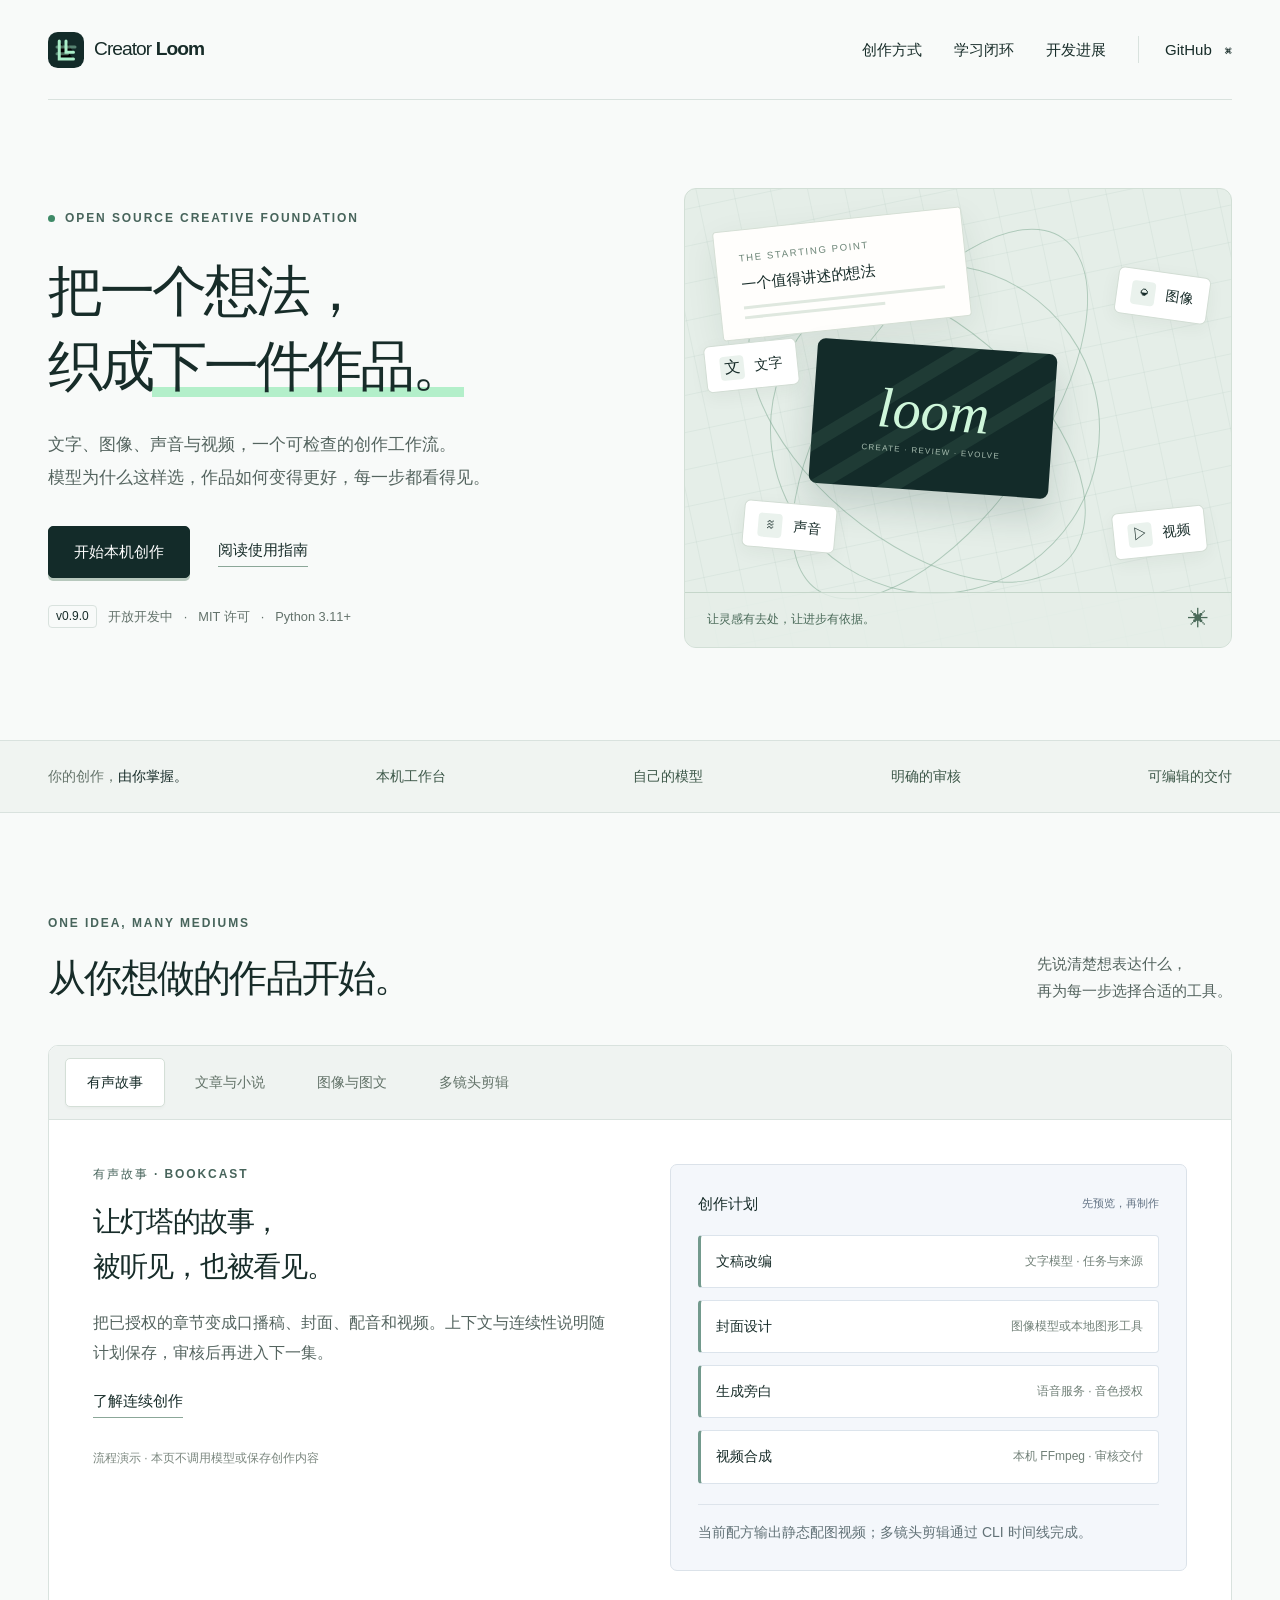
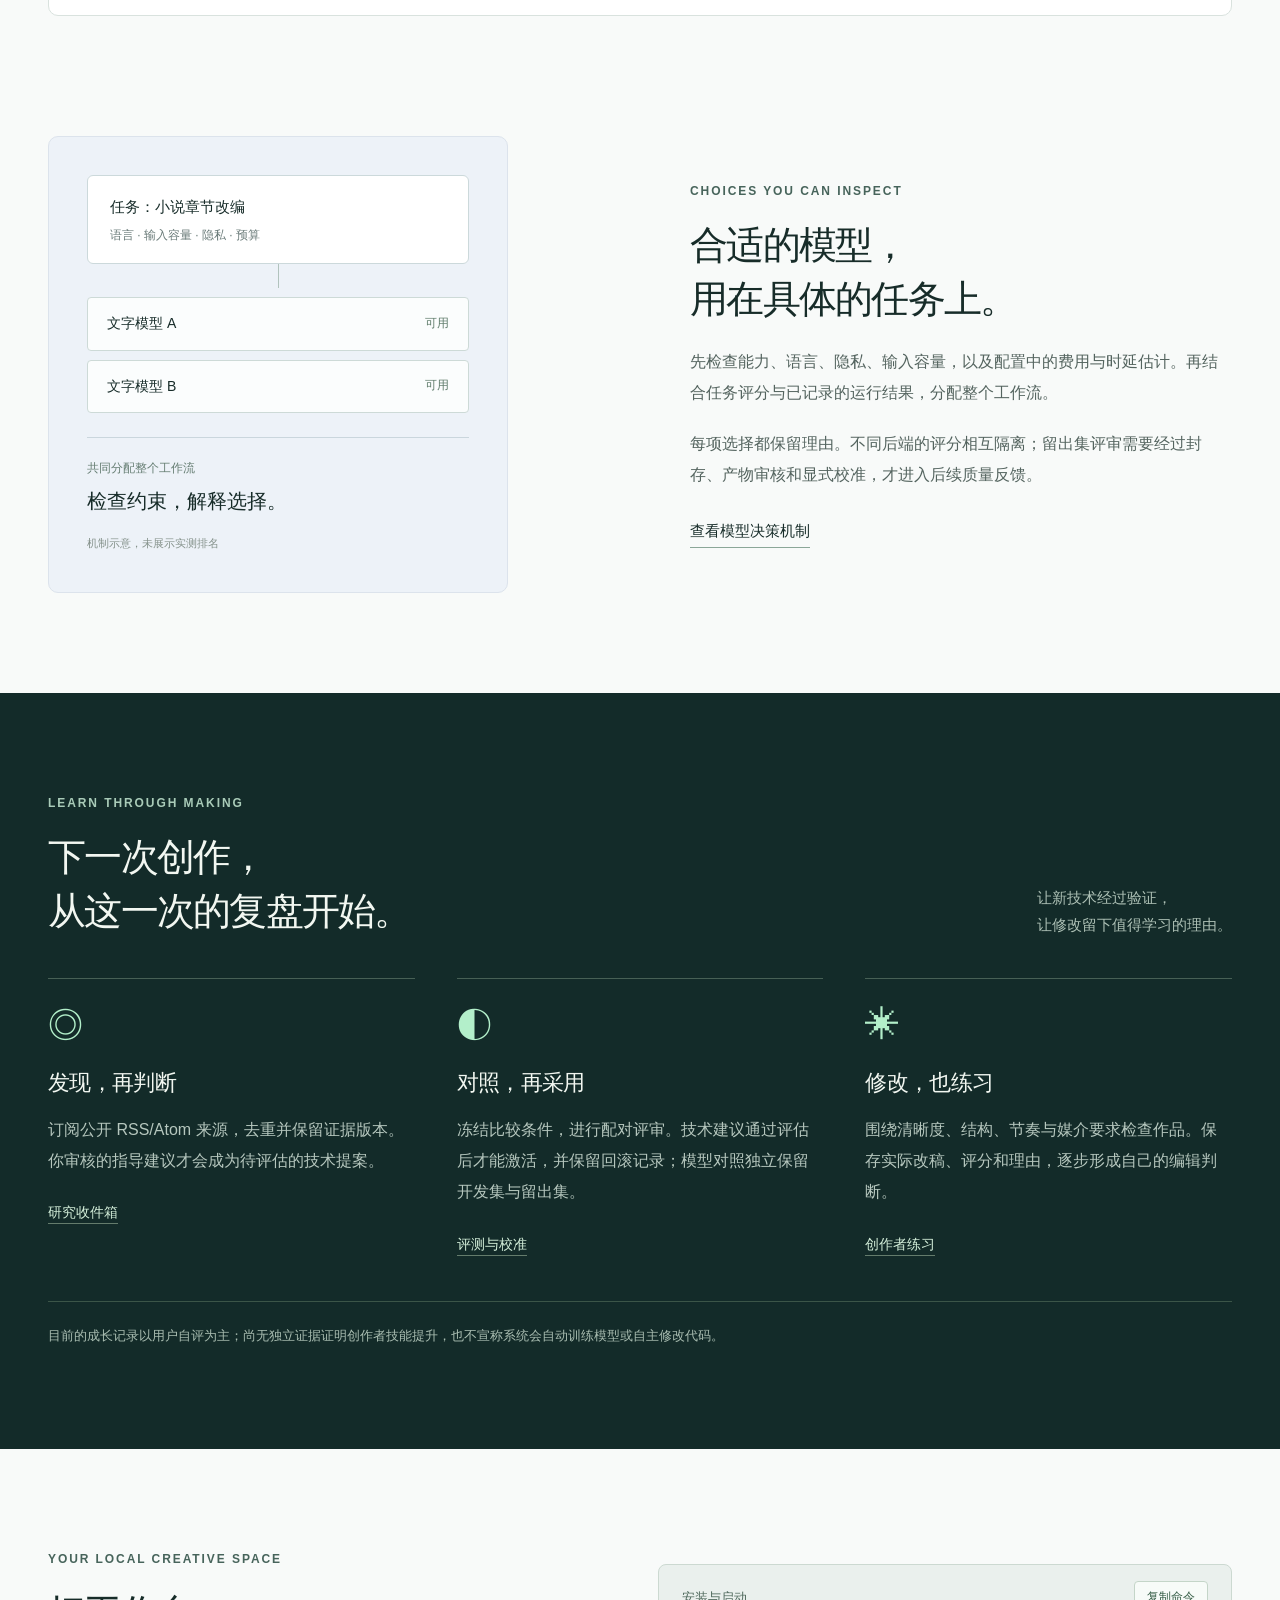
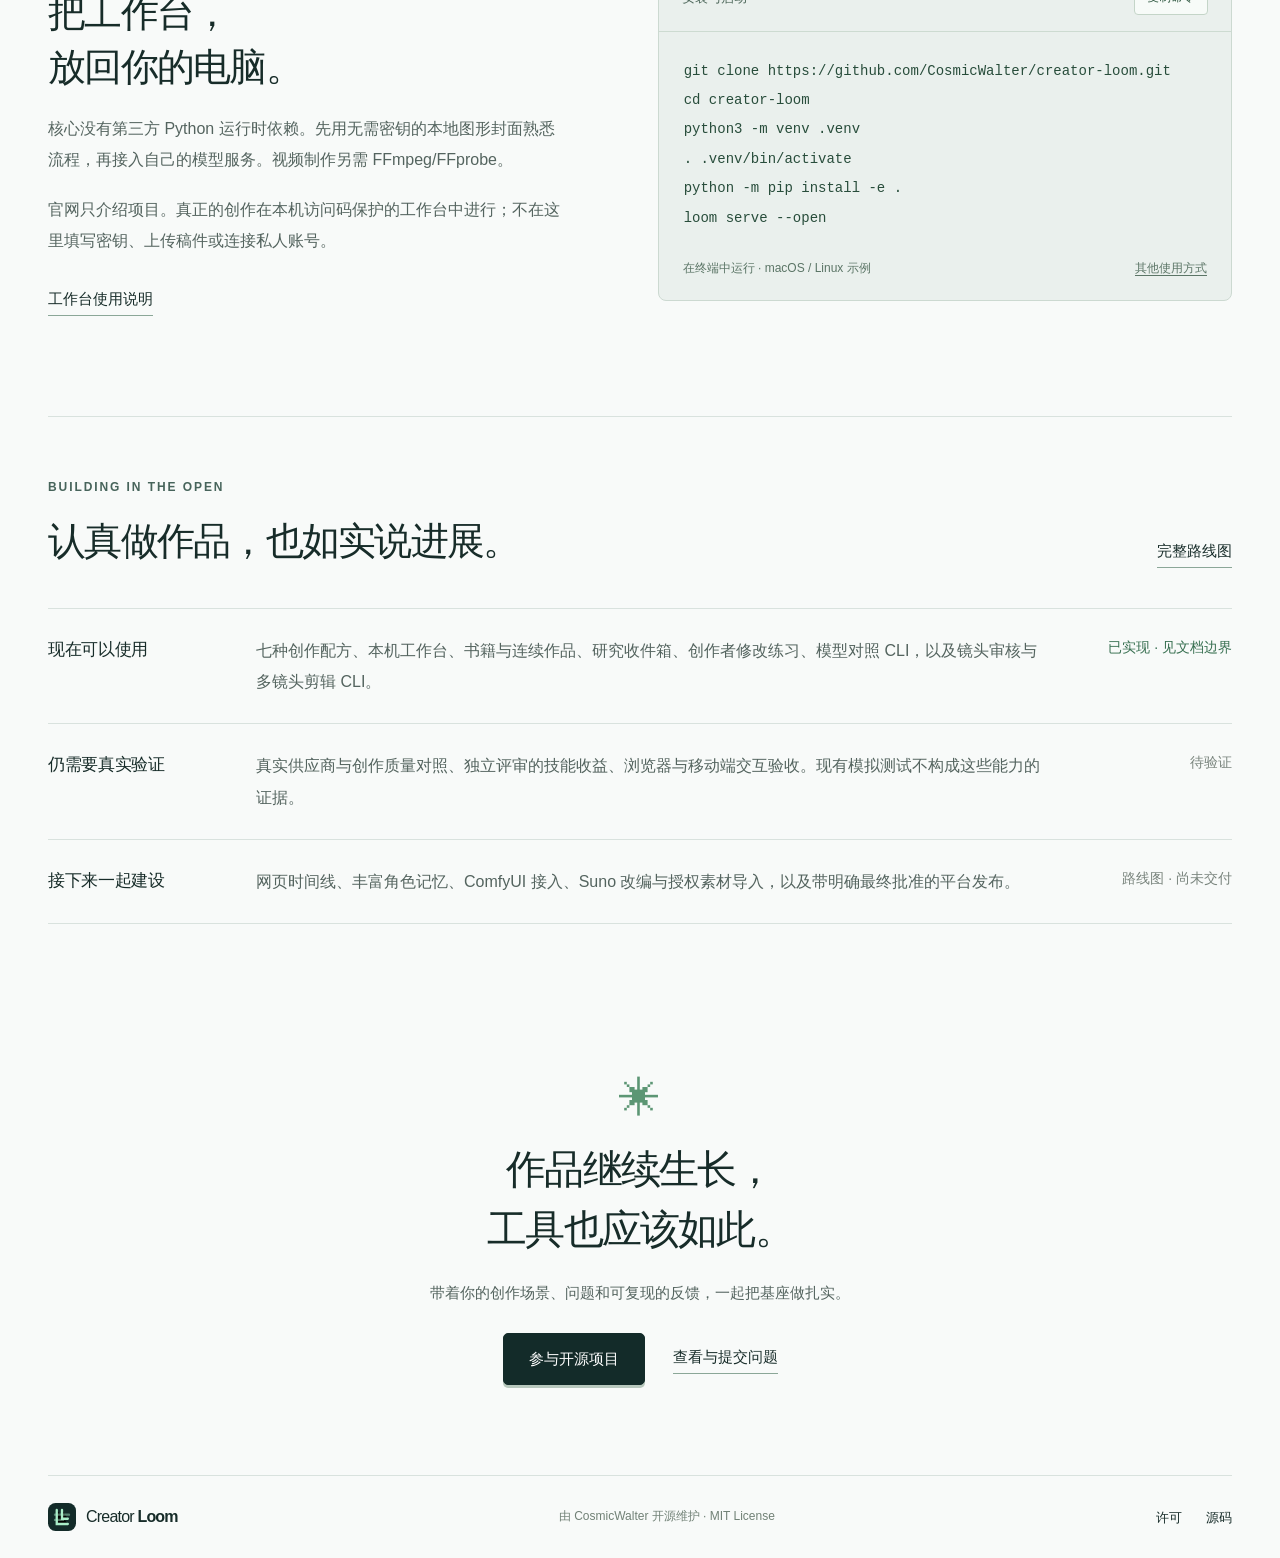
==== index.html @ 0a5a22c1 "docs: publish the Creator Loom website" ====
<!doctype html>
<html lang="zh-CN">
<head>
  <meta charset="utf-8">
  <meta name="viewport" content="width=device-width,initial-scale=1">
  <meta name="description" content="Creator Loom 是一个面向文字、图像、声音与视频的开源创作基座。让模型选择可解释，让学习来自审核，让每次创作都有迹可循。">
  <meta name="theme-color" content="#132b29">
  <meta name="referrer" content="no-referrer">
  <meta http-equiv="Content-Security-Policy" content="default-src 'self'; script-src 'self'; style-src 'self'; img-src 'self' data:; connect-src 'none'; object-src 'none'; base-uri 'none'; form-action 'none'">
  <title>Creator Loom · 把想法织成作品</title>
  <link rel="icon" type="image/svg+xml" href="mark.svg">
  <link rel="stylesheet" href="style.css">
  <script defer src="app.js"></script>
</head>
<body>
  <a class="skip" href="#main">跳到正文</a>
  <header class="header wrap">
    <a class="brand" href="#" aria-label="Creator Loom 首页"><img src="mark.svg" width="36" height="36" alt=""><span>Creator <strong>Loom</strong></span></a>
    <nav aria-label="主导航"><a href="#studio">创作方式</a><a href="#learning">学习闭环</a><a href="#status">开发进展</a><a href="https://github.com/CosmicWalter/creator-loom" class="source">GitHub <span aria-hidden="true">⌘</span></a></nav>
  </header>
  <main id="main">
    <section class="hero wrap">
      <div class="hero-copy">
        <p class="eyebrow"><span class="seed" aria-hidden="true"></span> OPEN SOURCE CREATIVE FOUNDATION</p>
        <h1>把一个想法，<br>织成<span class="ink">下一件作品。</span></h1>
        <p class="lead">文字、图像、声音与视频，一个可检查的创作工作流。<br class="desktop">模型为什么这样选，作品如何变得更好，每一步都看得见。</p>
        <div class="hero-actions"><a class="button dark" href="#start">开始本机创作</a><a class="text-link" href="https://github.com/CosmicWalter/creator-loom#readme">阅读使用指南</a></div>
        <p class="release"><span class="release-tag">v0.9.0</span> 开放开发中 <span aria-hidden="true">·</span> MIT 许可 <span aria-hidden="true">·</span> Python 3.11+</p>
      </div>
      <div class="loom-art" aria-label="从创作要求，经过计划、制作与审核，成为文字、图像、声音与视频的示意图" role="img">
        <div class="art-grain"></div><div class="art-grid"></div>
        <div class="thread thread-a"></div><div class="thread thread-b"></div><div class="thread thread-c"></div>
        <div class="art-note note-top"><span class="tiny">THE STARTING POINT</span><strong>一个值得讲述的想法</strong><span class="note-line"></span><span class="note-line short"></span></div>
        <div class="weave"><div class="weave-cross cross-a"></div><div class="weave-cross cross-b"></div><div class="weave-cross cross-c"></div><span>loom</span><small>CREATE · REVIEW · EVOLVE</small></div>
        <div class="format-chip chip-text"><span>文</span> 文字</div><div class="format-chip chip-image"><span>◒</span> 图像</div><div class="format-chip chip-audio"><span>≋</span> 声音</div><div class="format-chip chip-video"><span>▷</span> 视频</div>
        <div class="art-caption"><span>让灵感有去处，让进步有依据。</span><span aria-hidden="true">✳</span></div>
      </div>
    </section>
    <div class="principles"><div class="wrap"><p>你的创作，<strong>由你掌握。</strong></p><span>本机工作台</span><span>自己的模型</span><span>明确的审核</span><span>可编辑的交付</span></div></div>
    <section id="studio" class="studio wrap section">
      <div class="section-head"><div><p class="eyebrow">ONE IDEA, MANY MEDIUMS</p><h2>从你想做的作品开始。</h2></div><p>先说清楚想表达什么，<br>再为每一步选择合适的工具。</p></div>
      <div class="demo-shell">
        <div class="demo-tabs" role="tablist" aria-label="探索创作流程">
          <button role="tab" id="tab-story" aria-selected="true" aria-controls="demo-panel" data-demo="story">有声故事</button>
          <button role="tab" id="tab-writing" aria-selected="false" aria-controls="demo-panel" tabindex="-1" data-demo="writing">文章与小说</button>
          <button role="tab" id="tab-visual" aria-selected="false" aria-controls="demo-panel" tabindex="-1" data-demo="visual">图像与图文</button>
          <button role="tab" id="tab-edit" aria-selected="false" aria-controls="demo-panel" tabindex="-1" data-demo="edit">多镜头剪辑</button>
        </div>
        <div class="demo-body" id="demo-panel" role="tabpanel" aria-labelledby="tab-story" tabindex="0">
          <div class="demo-brief"><p class="eyebrow" id="demo-kind">有声故事 · BOOKCAST</p><h3 id="demo-title">让灯塔的故事，<br>被听见，也被看见。</h3><p id="demo-description">把已授权的章节变成口播稿、封面、配音和视频。上下文与连续性说明随计划保存，审核后再进入下一集。</p><a class="text-link" id="demo-doc" href="https://github.com/CosmicWalter/creator-loom/blob/main/docs/books-and-series.md">了解连续创作</a><small>流程演示 · 本页不调用模型或保存创作内容</small></div>
          <div class="demo-stage"><div class="demo-topline"><span>创作计划</span><span class="mini-label">先预览，再制作</span></div><ol class="workflow" id="demo-steps"><li><span>文稿改编</span><small>文字模型 · 任务与来源</small></li><li><span>封面设计</span><small>图像模型或本地图形工具</small></li><li><span>生成旁白</span><small>语音服务 · 音色授权</small></li><li><span>视频合成</span><small>本机 FFmpeg · 审核交付</small></li></ol><div class="demo-boundary" id="demo-boundary">当前配方输出静态配图视频；多镜头剪辑通过 CLI 时间线完成。</div></div>
        </div>
      </div>
    </section>
    <section class="decisions wrap section">
      <div class="decision-art" aria-hidden="true"><div class="decision-request">任务：小说章节改编<span>语言 · 输入容量 · 隐私 · 预算</span></div><div class="decision-rail"></div><div class="model-row"><span>文字模型 A</span><span>可用</span></div><div class="model-row"><span>文字模型 B</span><span>可用</span></div><div class="decision-choice"><span>共同分配整个工作流</span><strong>检查约束，解释选择。</strong><span class="example-label">机制示意，未展示实测排名</span></div></div>
      <div class="decision-copy"><p class="eyebrow">CHOICES YOU CAN INSPECT</p><h2>合适的模型，<br>用在具体的任务上。</h2><p>先检查能力、语言、隐私、输入容量，以及配置中的费用与时延估计。再结合任务评分与已记录的运行结果，分配整个工作流。</p><p>每项选择都保留理由。不同后端的评分相互隔离；留出集评审需要经过封存、产物审核和显式校准，才进入后续质量反馈。</p><a class="text-link" href="https://github.com/CosmicWalter/creator-loom/blob/main/docs/model-decisions.md">查看模型决策机制</a></div>
    </section>
    <section id="learning" class="learning section">
      <div class="wrap"><div class="section-head"><div><p class="eyebrow">LEARN THROUGH MAKING</p><h2>下一次创作，<br>从这一次的复盘开始。</h2></div><p>让新技术经过验证，<br>让修改留下值得学习的理由。</p></div>
      <div class="learning-grid"><article><span class="learning-symbol" aria-hidden="true">◎</span><h3>发现，再判断</h3><p>订阅公开 RSS/Atom 来源，去重并保留证据版本。你审核的指导建议才会成为待评估的技术提案。</p><a href="https://github.com/CosmicWalter/creator-loom/blob/main/docs/research-inbox.md">研究收件箱</a></article><article><span class="learning-symbol" aria-hidden="true">◐</span><h3>对照，再采用</h3><p>冻结比较条件，进行配对评审。技术建议通过评估后才能激活，并保留回滚记录；模型对照独立保留开发集与留出集。</p><a href="https://github.com/CosmicWalter/creator-loom/blob/main/docs/benchmarks.md">评测与校准</a></article><article><span class="learning-symbol" aria-hidden="true">✳</span><h3>修改，也练习</h3><p>围绕清晰度、结构、节奏与媒介要求检查作品。保存实际改稿、评分和理由，逐步形成自己的编辑判断。</p><a href="https://github.com/CosmicWalter/creator-loom/blob/main/docs/learning.md">创作者练习</a></article></div>
      <p class="learning-note">目前的成长记录以用户自评为主；尚无独立证据证明创作者技能提升，也不宣称系统会自动训练模型或自主修改代码。</p></div>
    </section>
    <section id="start" class="start wrap section">
      <div class="start-copy"><p class="eyebrow">YOUR LOCAL CREATIVE SPACE</p><h2>把工作台，<br>放回你的电脑。</h2><p>核心没有第三方 Python 运行时依赖。先用无需密钥的本地图形封面熟悉流程，再接入自己的模型服务。视频制作另需 FFmpeg/FFprobe。</p><p>官网只介绍项目。真正的创作在本机访问码保护的工作台中进行；不在这里填写密钥、上传稿件或连接私人账号。</p><a class="text-link" href="https://github.com/CosmicWalter/creator-loom/blob/main/docs/workbench.md">工作台使用说明</a></div>
      <div class="terminal"><div class="terminal-bar"><span>安装与启动</span><button id="copy-install" type="button">复制命令</button></div><pre><code id="install-command">git clone https://github.com/CosmicWalter/creator-loom.git
cd creator-loom
python3 -m venv .venv
. .venv/bin/activate
python -m pip install -e .
loom serve --open</code></pre><div class="terminal-foot"><span>在终端中运行 · macOS / Linux 示例</span><a href="https://github.com/CosmicWalter/creator-loom#readme">其他使用方式</a></div><p id="copy-status" class="copy-status" role="status" aria-live="polite"></p></div>
    </section>
    <section id="status" class="status wrap section">
      <div class="section-head"><div><p class="eyebrow">BUILDING IN THE OPEN</p><h2>认真做作品，也如实说进展。</h2></div><a class="text-link" href="https://github.com/CosmicWalter/creator-loom/blob/main/ROADMAP.md">完整路线图</a></div>
      <div class="status-table"><div><h3>现在可以使用</h3><p>七种创作配方、本机工作台、书籍与连续作品、研究收件箱、创作者修改练习、模型对照 CLI，以及镜头审核与多镜头剪辑 CLI。</p><span class="status-label shipped">已实现 · 见文档边界</span></div><div><h3>仍需要真实验证</h3><p>真实供应商与创作质量对照、独立评审的技能收益、浏览器与移动端交互验收。现有模拟测试不构成这些能力的证据。</p><span class="status-label">待验证</span></div><div><h3>接下来一起建设</h3><p>网页时间线、丰富角色记忆、ComfyUI 接入、Suno 改编与授权素材导入，以及带明确最终批准的平台发布。</p><span class="status-label">路线图 · 尚未交付</span></div></div>
    </section>
    <section class="closing wrap"><span class="closing-mark" aria-hidden="true">✳</span><h2>作品继续生长，<br>工具也应该如此。</h2><p>带着你的创作场景、问题和可复现的反馈，一起把基座做扎实。</p><div class="hero-actions"><a class="button dark" href="https://github.com/CosmicWalter/creator-loom">参与开源项目</a><a class="text-link" href="https://github.com/CosmicWalter/creator-loom/issues">查看与提交问题</a></div></section>
  </main>
  <footer class="footer wrap"><a class="brand" href="#"><img src="mark.svg" width="28" height="28" alt=""><span>Creator <strong>Loom</strong></span></a><p>由 CosmicWalter 开源维护 · MIT License</p><div><a href="https://github.com/CosmicWalter/creator-loom/blob/main/LICENSE">许可</a><a href="https://github.com/CosmicWalter/creator-loom">源码</a></div></footer>
</body>
</html>
---- style.css ----
:root {
  --paper:#f8faf9;
  --ink:#172c29;
  --muted:#54645f;
  --line:#d9e2de;
  --mint:#b3efca;
  --dark:#132b29;
  --blue:#dce6f8;
  --serif:Georgia,"Songti SC","Noto Serif CJK SC",serif;
  font-family:Inter,-apple-system,BlinkMacSystemFont,"Segoe UI","PingFang SC","Microsoft YaHei",sans-serif;
  color:var(--ink);
  background:var(--paper);
  font-synthesis:none;
  scroll-behavior:smooth
}
* {
  box-sizing:border-box
}
body {
  margin:0;
  font-size:1rem;
  line-height:1.8
}
a {
  color:inherit;
  text-decoration:none
}
a:hover {
  text-decoration:underline;
  text-underline-offset:5px
}
button {
  font:inherit;
  cursor:pointer
}
button:focus-visible,a:focus-visible,[tabindex]:focus-visible {
  outline:3px solid #3b8e72;
  outline-offset:5px
}
button:disabled {
  cursor:default
}
h1,h2,h3,p {
  margin:0
}
h1,h2,h3 {
  font-weight:550;
  line-height:1.35;
  letter-spacing:-.045em
}
p {
  color:var(--muted)
}
.wrap {
  width:min(1200px,calc(100% - 96px));
  margin-inline:auto
}
.header {
  height:100px;
  display:flex;
  align-items:center;
  justify-content:space-between;
  border-bottom:1px solid var(--line)
}
.brand {
  display:inline-flex;
  align-items:center;
  gap:10px;
  font-size:1.2rem;
  letter-spacing:-.05em;
  white-space:nowrap
}
.brand strong {
  font-weight:750
}
.brand:hover {
  text-decoration:none
}
.header nav {
  display:flex;
  align-items:center;
  gap:32px;
  font-size:.94rem
}
.header .source {
  padding-left:26px;
  border-left:1px solid var(--line)
}
.source span {
  margin-left:8px
}
.skip {
  position:fixed;
  top:-100px;
  left:20px;
  background:var(--dark);
  color:white;
  padding:10px 20px;
  z-index:10
}
.skip:focus {
  top:10px
}
.hero {
  display:grid;
  grid-template-columns:1.08fr 1fr;
  gap:44px;
  align-items:center;
  padding-block:88px 92px
}
.eyebrow {
  font-size:.75rem;
  letter-spacing:.16em;
  font-weight:650;
  color:#47645b;
  display:flex;
  align-items:center;
  gap:10px
}
.seed {
  display:inline-block;
  width:7px;
  height:7px;
  border-radius:50%;
  background:#3e8a67
}
.hero h1 {
  font-size:clamp(2.8rem,4.3vw,4rem);
  line-height:1.35;
  margin-top:25px;
  letter-spacing:-.055em
}
.ink {
  position:relative;
  white-space:nowrap
}
.ink:after {
  content:"";
  position:absolute;
  left:0;
  bottom:0;
  width:100%;
  height:10px;
  background:var(--mint);
  z-index:-1
}
.lead {
  font-size:1.06rem;
  line-height:1.95;
  margin-top:25px;
  max-width:570px
}
.hero-actions {
  display:flex;
  align-items:center;
  gap:28px;
  flex-wrap:wrap;
  margin-top:32px
}
.button {
  display:inline-flex;
  align-items:center;
  justify-content:center;
  min-height:50px;
  padding:11px 25px;
  border-radius:5px;
  font-weight:600;
  font-size:.96rem
}
.button.dark {
  background:var(--dark);
  color:#fff;
  border:1px solid var(--dark);
  box-shadow:0 3px 0 #b7c8bd
}
.button:hover {
  text-decoration:none;
  background:#275248
}
.text-link {
  font-size:.94rem;
  font-weight:600;
  border-bottom:1px solid #8ba798;
  padding-bottom:3px;
  display:inline-block
}
.text-link:hover {
  text-decoration:none;
  border-color:var(--ink)
}
.release {
  display:flex;
  gap:11px;
  align-items:center;
  font-size:.8rem;
  margin-top:27px;
  color:#63726b;
  flex-wrap:wrap
}
.release-tag {
  border:1px solid var(--line);
  padding:0 7px;
  border-radius:4px;
  font-size:.75rem;
  line-height:1.8;
  color:var(--ink)
}
.loom-art {
  height:460px;
  background:#e5eee8;
  border-radius:12px;
  position:relative;
  overflow:hidden;
  border:1px solid #d2dfd6
}
.art-grid {
  position:absolute;
  inset:0;
  background-image:linear-gradient(#b8cdc33b 1px,transparent 1px),linear-gradient(90deg,#b8cdc33b 1px,transparent 1px);
  background-size:28px 28px;
  transform:rotate(-12deg) scale(1.3)
}
.thread {
  position:absolute;
  border:1px solid #6c9b8273;
  width:330px;
  height:330px;
  border-radius:50%;
  left:85px;
  top:75px;
  transform:rotate(-35deg)
}
.thread-b {
  width:400px;
  height:220px;
  top:130px;
  left:32px;
  transform:rotate(40deg)
}
.thread-c {
  width:200px;
  height:430px;
  top:10px;
  left:155px;
  transform:rotate(35deg)
}
.art-note {
  position:absolute;
  background:#fffefc;
  padding:19px 23px;
  border-radius:4px;
  box-shadow:0 12px 35px #1b3a2614;
  transform:rotate(-6deg);
  top:30px;
  left:32px;
  width:250px;
  border:1px solid #d5dfd5
}
.tiny {
  font-size:.6rem;
  letter-spacing:.17em;
  display:block;
  color:#6a8375
}
.art-note strong {
  font-size:.94rem;
  display:block;
  margin:4px 0 9px;
  font-weight:550
}
.note-line {
  height:3px;
  width:100%;
  background:#dfe8df;
  display:block;
  margin-top:7px
}
.note-line.short {
  width:70%
}
.weave {
  position:absolute;
  inset:157px auto auto 128px;
  width:240px;
  height:145px;
  border-radius:8px;
  background:var(--dark);
  box-shadow:0 18px 35px #1e3f362e;
  transform:rotate(4deg);
  display:flex;
  flex-direction:column;
  align-items:center;
  justify-content:center;
  color:#cef6da;
  overflow:hidden
}
.weave>span {
  font-family:var(--serif);
  font-size:3.5rem;
  line-height:1.2;
  font-style:italic;
  z-index:1
}
.weave small {
  font-size:.5rem;
  letter-spacing:.16em;
  z-index:1;
  color:#a7bdb0
}
.weave-cross {
  position:absolute;
  height:14px;
  background:#a3e7bd16;
  width:330px;
  transform:rotate(-35deg)
}
.cross-a {
  top:15px
}
.cross-b {
  top:62px
}
.cross-c {
  top:110px
}
.format-chip {
  position:absolute;
  display:flex;
  align-items:center;
  gap:11px;
  background:#fff;
  border:1px solid #d2ddd4;
  border-radius:6px;
  padding:10px 14px;
  font-size:.87rem;
  box-shadow:0 5px 18px #2441300d
}
.format-chip>span {
  display:flex;
  align-items:center;
  justify-content:center;
  width:24px;
  height:24px;
  background:#eaf2ed;
  border-radius:4px;
  font-size:1rem;
  font-family:var(--serif)
}
.chip-text {
  top:153px;
  left:20px;
  transform:rotate(-6deg)
}
.chip-image {
  top:83px;
  right:22px;
  transform:rotate(8deg)
}
.chip-audio {
  bottom:97px;
  left:58px;
  transform:rotate(5deg)
}
.chip-video {
  bottom:91px;
  right:25px;
  transform:rotate(-6deg)
}
.art-caption {
  position:absolute;
  bottom:0;
  left:0;
  right:0;
  padding:16px 22px;
  display:flex;
  justify-content:space-between;
  border-top:1px solid #c5d6ca;
  font-size:.75rem;
  color:#496958;
  background:#e7efe9cc
}
.art-caption>span:last-child {
  font-size:1.3rem;
  line-height:1
}
.principles {
  border-top:1px solid var(--line);
  border-bottom:1px solid var(--line);
  background:#f0f4f1
}
.principles .wrap {
  display:flex;
  align-items:center;
  justify-content:space-between;
  gap:20px;
  padding-block:23px;
  font-size:.87rem
}
.principles p {
  color:#64736a
}
.principles strong {
  color:var(--ink);
  font-weight:550
}
.principles .wrap>span {
  color:#3c5748;
  white-space:nowrap
}
.section {
  padding-block:100px
}
.section-head {
  display:flex;
  justify-content:space-between;
  align-items:flex-end;
  gap:30px;
  margin-bottom:40px
}
.section-head h2,.decision-copy h2,.start-copy h2 {
  font-size:clamp(2rem,3vw,2.7rem);
  line-height:1.4;
  margin-top:16px
}
.section-head>p {
  font-size:.94rem
}
.demo-shell {
  border:1px solid var(--line);
  border-radius:10px;
  overflow:hidden;
  background:white
}
.demo-tabs {
  display:flex;
  background:#eff3f1;
  border-bottom:1px solid var(--line);
  gap:8px;
  padding:12px 16px
}
.demo-tabs button {
  border:1px solid transparent;
  padding:11px 21px;
  border-radius:5px;
  background:transparent;
  color:#627268;
  font-size:.94rem;
  white-space:nowrap
}
.demo-tabs button[aria-selected=true] {
  background:white;
  border-color:#d4dfd7;
  color:var(--ink);
  box-shadow:0 2px 3px #18332007;
  font-weight:600
}
.demo-tabs button:hover {
  color:var(--ink);
  background:#f9fbf9
}
.demo-body {
  display:grid;
  grid-template-columns:1fr 1fr;
  padding:44px;
  gap:60px
}
.demo-brief h3 {
  font-size:1.75rem;
  margin-top:15px;
  line-height:1.6
}
.demo-brief>p:not(.eyebrow) {
  margin:18px 0;
  font-size:.96rem;
  line-height:1.9
}
.demo-brief small {
  display:block;
  font-size:.75rem;
  color:#7b877f;
  margin-top:30px
}
.demo-stage {
  border:1px solid #dbe2e9;
  background:#f4f7fb;
  border-radius:7px;
  padding:25px 27px
}
.demo-topline {
  display:flex;
  justify-content:space-between;
  align-items:center;
  font-size:.94rem;
  font-weight:600
}
.mini-label {
  font-size:.7rem;
  font-weight:400;
  color:#637384
}
.workflow {
  list-style:none;
  margin:18px 0 20px;
  padding:0;
  display:grid;
  gap:12px
}
.workflow li {
  display:flex;
  justify-content:space-between;
  align-items:center;
  gap:14px;
  position:relative;
  border:1px solid #dce4ec;
  border-left:3px solid #739a8d;
  padding:13px 15px;
  background:white;
  border-radius:4px;
  font-size:.87rem
}
.workflow small {
  font-size:.75rem;
  color:#718078;
  text-align:right
}
.demo-boundary {
  font-size:.75rem;
  color:#627277;
  border-top:1px solid #dde4eb;
  padding-top:15px;
  line-height:1.8
}
.decisions {
  display:grid;
  grid-template-columns:1fr 1fr;
  gap:100px;
  padding-top:20px;
  align-items:center
}
.decision-art {
  max-width:460px;
  background:#edf2f8;
  border:1px solid #dce3ec;
  border-radius:10px;
  padding:38px;
  position:relative
}
.decision-request {
  border:1px solid #ccd9db;
  background:white;
  border-radius:6px;
  padding:17px 22px;
  font-size:.94rem
}
.decision-request span {
  font-size:.75rem;
  display:block;
  color:#6a7b79;
  margin-top:5px
}
.decision-rail {
  height:24px;
  width:1px;
  background:#b1c3bd;
  margin-left:50%
}
.model-row {
  display:flex;
  justify-content:space-between;
  align-items:center;
  border:1px solid #cddad7;
  border-radius:4px;
  padding:13px 19px;
  background:#fbfdfd;
  margin:9px 0;
  font-size:.87rem
}
.model-row span:last-child {
  font-size:.75rem;
  color:#5f7c6b
}
.decision-choice {
  margin-top:24px;
  border-top:1px solid #cad6dd;
  padding-top:20px
}
.decision-choice span {
  display:block;
  font-size:.75rem;
  color:#667e73
}
.decision-choice strong {
  font-weight:550;
  font-size:1.25rem;
  display:block;
  margin:4px 0
}
.decision-choice .example-label {
  margin-top:14px;
  color:#84918a;
  font-size:.7rem
}
.decision-copy p:not(.eyebrow) {
  font-size:.96rem;
  line-height:1.95;
  margin-top:20px
}
.decision-copy .text-link {
  margin-top:26px
}
.learning {
  background:var(--dark);
  color:#f2f7f1
}
.learning .eyebrow {
  color:#a9cbb8
}
.learning .section-head>p {
  color:#adc0b5
}
.learning-grid {
  display:grid;
  grid-template-columns:repeat(3,1fr);
  gap:42px
}
.learning-grid article {
  border-top:1px solid #476055;
  padding-top:29px
}
.learning-symbol {
  display:block;
  color:var(--mint);
  font-size:2.2rem;
  font-family:var(--serif);
  line-height:1;
  margin-bottom:25px
}
.learning-grid h3 {
  font-size:1.4rem;
  letter-spacing:-.03em
}
.learning-grid p {
  font-size:.94rem;
  line-height:1.95;
  color:#b6c7be;
  margin:16px 0 22px
}
.learning-grid a {
  color:#d4efda;
  font-size:.87rem;
  border-bottom:1px solid #647c6c;
  padding-bottom:3px
}
.learning-note {
  font-size:.8rem;
  color:#a9bdb1;
  border-top:1px solid #3b5548;
  margin-top:43px;
  padding-top:22px;
  line-height:1.9
}
.start {
  display:grid;
  grid-template-columns:.95fr 1.05fr;
  gap:90px;
  align-items:center
}
.start-copy>p:not(.eyebrow) {
  font-size:.96rem;
  line-height:1.95;
  margin:19px 0
}
.start-copy .text-link {
  margin-top:9px
}
.terminal {
  background:#eaf0ed;
  border:1px solid #ccd9d1;
  border-radius:8px;
  overflow:hidden;
  position:relative
}
.terminal-bar {
  display:flex;
  justify-content:space-between;
  align-items:center;
  padding:16px 23px;
  border-bottom:1px solid #cddbd1;
  font-size:.8rem
}
.terminal-bar>span {
  font-weight:600;
  color:#4f695c
}
.terminal button {
  font-size:.75rem;
  color:#355d46;
  background:#f7fbf8;
  border:1px solid #c4d5c8;
  padding:5px 12px;
  border-radius:4px
}
.terminal button:hover {
  background:white
}
.terminal pre {
  white-space:pre-wrap;
  overflow-wrap:anywhere;
  line-height:2.1;
  font-size:.8rem;
  padding:25px;
  margin:0;
  color:#284d3b;
  font-family:ui-monospace,SFMono-Regular,Consolas,monospace
}
.terminal-foot {
  font-size:.7rem;
  display:flex;
  gap:20px;
  justify-content:space-between;
  padding:0 24px 20px;
  color:#5b7566
}
.terminal-foot a {
  text-decoration:underline;
  text-underline-offset:3px
}
.copy-status {
  font-size:.75rem;
  line-height:1.5;
  padding-inline:24px
}
.copy-status:not(:empty) {
  padding-bottom:16px
}
.status {
  border-top:1px solid var(--line);
  padding-top:60px
}
.status-table {
  border-top:1px solid var(--line)
}
.status-table>div {
  display:grid;
  grid-template-columns:180px 1fr 160px;
  align-items:start;
  gap:28px;
  padding-block:26px;
  border-bottom:1px solid var(--line)
}
.status-table h3 {
  font-size:1.07rem;
  line-height:1.8;
  letter-spacing:-.02em
}
.status-table p {
  font-size:.87rem;
  line-height:1.95
}
.status-label {
  font-size:.75rem;
  color:#79847d;
  white-space:nowrap;
  justify-self:end
}
.status-label.shipped {
  color:#376f50
}
.closing {
  text-align:center;
  padding:50px 0 90px
}
.closing-mark {
  font-size:2.6rem;
  color:#5c9674;
  display:block;
  margin-bottom:15px;
  line-height:1.2
}
.closing h2 {
  font-size:2.5rem;
  line-height:1.5
}
.closing p {
  font-size:.94rem;
  margin-top:20px
}
.closing .hero-actions {
  justify-content:center;
  margin-top:27px
}
.footer {
  border-top:1px solid var(--line);
  padding-block:27px;
  display:flex;
  justify-content:space-between;
  align-items:center;
  gap:20px
}
.footer p {
  font-size:.75rem;
  color:#718176
}
.footer>div {
  display:flex;
  gap:24px;
  font-size:.8rem
}
.footer .brand {
  font-size:1rem
}
@media(min-width:1500px) {
  .hero {
    gap:75px
  }
  .hero h1 {
    font-size:4.2rem
  }
}
@media(max-width:1050px) {
  .wrap {
    width:calc(100% - 56px)
  }
  .hero {
    gap:25px;
    padding-top:65px
  }
  .hero h1 {
    font-size:3rem
  }
  .hero .eyebrow {
    font-size:.65rem;
    letter-spacing:.12em
  }
  .loom-art {
    height:430px
  }
  .weave {
    left:24%;
    width:54%
  }
  .art-note {
    width:220px;
    left:20px
  }
  .chip-text {
    left:12px;
    top:166px
  }
  .chip-image {
    right:12px
  }
  .chip-audio {
    left:26px;
    bottom:86px
  }
  .chip-video {
    right:12px;
    bottom:102px
  }
  .demo-body {
    padding:30px;
    gap:30px
  }
  .workflow li {
    display:block
  }
  .workflow small {
    display:block;
    text-align:left
  }
  .decisions,.start {
    gap:55px
  }
  .decision-art {
    padding:25px
  }
  .status-table>div {
    grid-template-columns:150px 1fr 135px;
    gap:20px
  }
  .header nav {
    gap:23px
  }
  .header .source {
    padding-left:20px
  }
}
@media(max-width:760px) {
  .wrap {
    width:calc(100% - 40px)
  }
  .header {
    height:80px
  }
  .header nav {
    gap:20px
  }
  .header nav>a:not(.source) {
    display:none
  }
  .header .source {
    border:0;
    padding:0
  }
  .brand {
    font-size:1.08rem
  }
  .hero {
    grid-template-columns:1fr;
    padding-block:50px;
    gap:42px
  }
  .hero h1 {
    font-size:clamp(2.45rem,7.5vw,3.5rem);
    margin-top:20px
  }
  .hero .eyebrow {
    font-size:.63rem;
    letter-spacing:.12em
  }
  .hero .lead {
    font-size:1rem;
    margin-top:22px
  }
  .desktop {
    display:none
  }
  .hero-actions {
    gap:24px;
    margin-top:27px
  }
  .release {
    margin-top:24px
  }
  .loom-art {
    height:420px;
    max-width:520px;
    width:100%;
    margin:auto
  }
  .weave {
    left:26%;
    width:50%
  }
  .art-note {
    width:230px;
    top:30px
  }
  .chip-image {
    top:82px;
    right:20px
  }
  .chip-video {
    right:22px;
    bottom:80px
  }
  .chip-audio {
    left:35px;
    bottom:83px
  }
  .principles .wrap {
    justify-content:center;
    flex-wrap:wrap;
    gap:12px 22px;
    padding-block:20px;
    font-size:.8rem
  }
  .principles p {
    width:100%;
    text-align:center
  }
  .section {
    padding-block:65px
  }
  .section-head {
    align-items:flex-start;
    gap:20px;
    margin-bottom:30px;
    flex-direction:column
  }
  .section-head>p br {
    display:none
  }
  .section-head h2,.decision-copy h2,.start-copy h2 {
    font-size:2rem;
    margin-top:13px
  }
  .section-head>p {
    font-size:.87rem
  }
  .eyebrow {
    font-size:.67rem
  }
  .demo-tabs {
    gap:3px;
    padding:10px;
    overflow:auto
  }
  .demo-tabs button {
    font-size:.8rem;
    padding:10px 13px
  }
  .demo-body {
    grid-template-columns:1fr;
    padding:26px;
    gap:30px
  }
  .demo-brief h3 {
    font-size:1.6rem
  }
  .demo-brief>p:not(.eyebrow) {
    font-size:.94rem
  }
  .demo-brief small {
    margin-top:22px
  }
  .demo-stage {
    padding:22px
  }
  .workflow li {
    display:flex
  }
  .workflow small {
    text-align:right;
    font-size:.7rem
  }
  .decisions {
    grid-template-columns:1fr;
    gap:30px;
    padding-top:0
  }
  .decision-art {
    width:100%;
    max-width:none;
    padding:28px;
    order:2
  }
  .decision-copy {
    order:1
  }
  .decision-copy h2 br {
    display:none
  }
  .decision-copy p:not(.eyebrow) {
    font-size:.94rem
  }
  .learning-grid {
    grid-template-columns:1fr;
    gap:32px
  }
  .learning-grid article {
    padding-top:25px
  }
  .learning-symbol {
    font-size:1.7rem;
    margin-bottom:16px
  }
  .learning-grid h3 {
    font-size:1.25rem
  }
  .learning-grid p {
    margin:12px 0 16px;
    font-size:.94rem
  }
  .learning-note {
    margin-top:32px
  }
  .start {
    grid-template-columns:1fr;
    gap:30px
  }
  .terminal pre {
    font-size:.72rem;
    padding:22px
  }
  .terminal-foot {
    font-size:.65rem;
    flex-wrap:wrap;
    gap:8px
  }
  .status {
    padding-top:50px
  }
  .status-table>div {
    grid-template-columns:1fr;
    gap:10px;
    padding-block:25px
  }
  .status-table p {
    font-size:.94rem
  }
  .status-label {
    justify-self:start
  }
  .closing {
    padding:20px 0 60px
  }
  .closing h2 {
    font-size:2rem
  }
  .closing p {
    font-size:.87rem;
    max-width:310px;
    margin-inline:auto
  }
  .closing .hero-actions {
    gap:20px
  }
  .footer {
    flex-wrap:wrap;
    padding-block:24px;
    gap:15px
  }
  .footer .brand {
    width:100%
  }
  .footer p {
    font-size:.7rem
  }
  .footer>div {
    font-size:.75rem;
    gap:20px
  }
  .ink:after {
    height:7px
  }
}
@media(prefers-reduced-motion:reduce) {
  :root {
    scroll-behavior:auto
  }
}
/* Keep explanatory copy and essential controls readable at every breakpoint. */
.demo-brief>p:not(.eyebrow),.decision-copy p:not(.eyebrow),.start-copy>p:not(.eyebrow),.learning-grid p,.status-table p {
  font-size:1rem
}
.demo-boundary,.demo-tabs button,.status-label {
  font-size:.875rem
}
.terminal pre {
  font-size:.875rem
}
.workflow li,.model-row,.principles .wrap>span {
  font-size:.875rem
}
.hero .eyebrow {
  font-size:.75rem
}
.terminal-foot {
  font-size:.75rem
}
@media(min-width:761px) and (max-width:1050px) {
  .hero h1 {
    font-size:clamp(2.5rem,4.5vw,3rem)
  }
}
@media(max-width:760px) {
  .hero h1 {
    font-size:clamp(2.2rem,7.5vw,3.5rem)
  }
  .demo-tabs button {
    font-size:.875rem
  }
  .terminal pre {
    font-size:.8rem
  }
  .hero .eyebrow {
    font-size:.67rem
  }
}
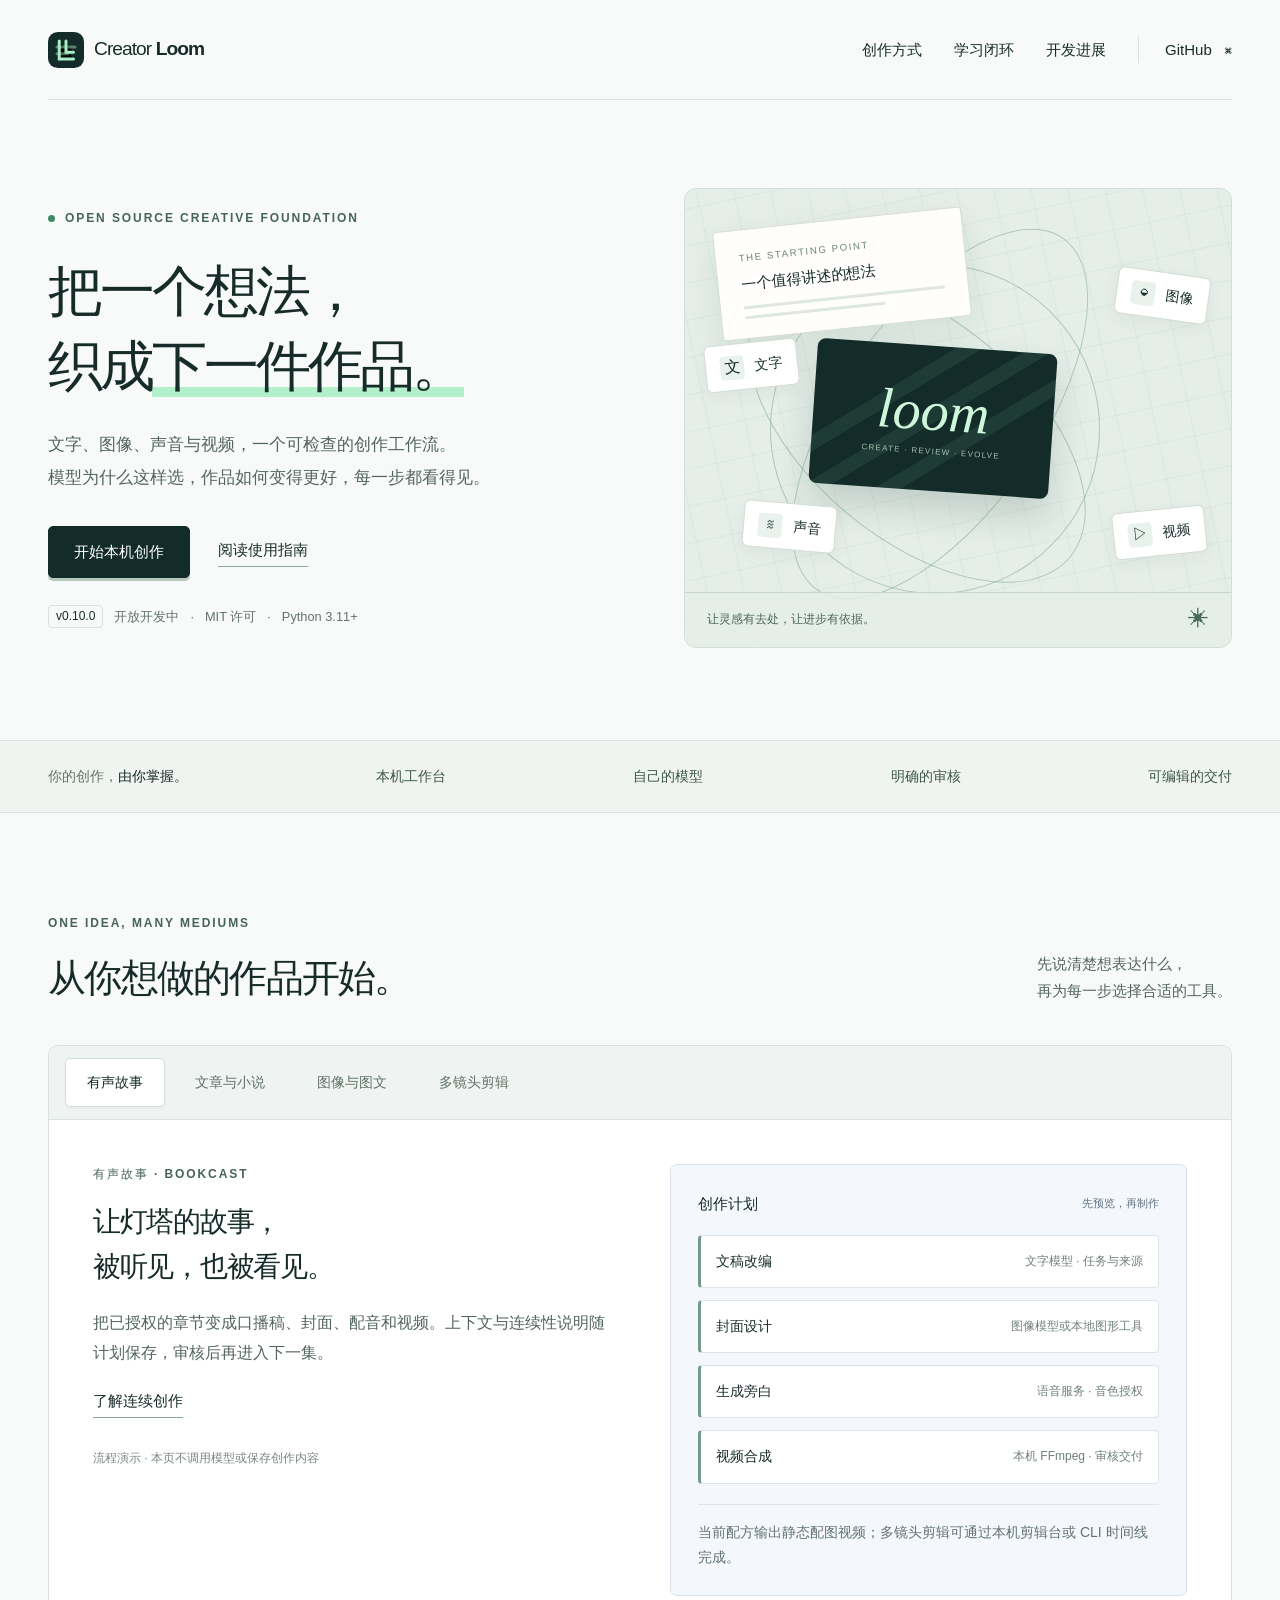
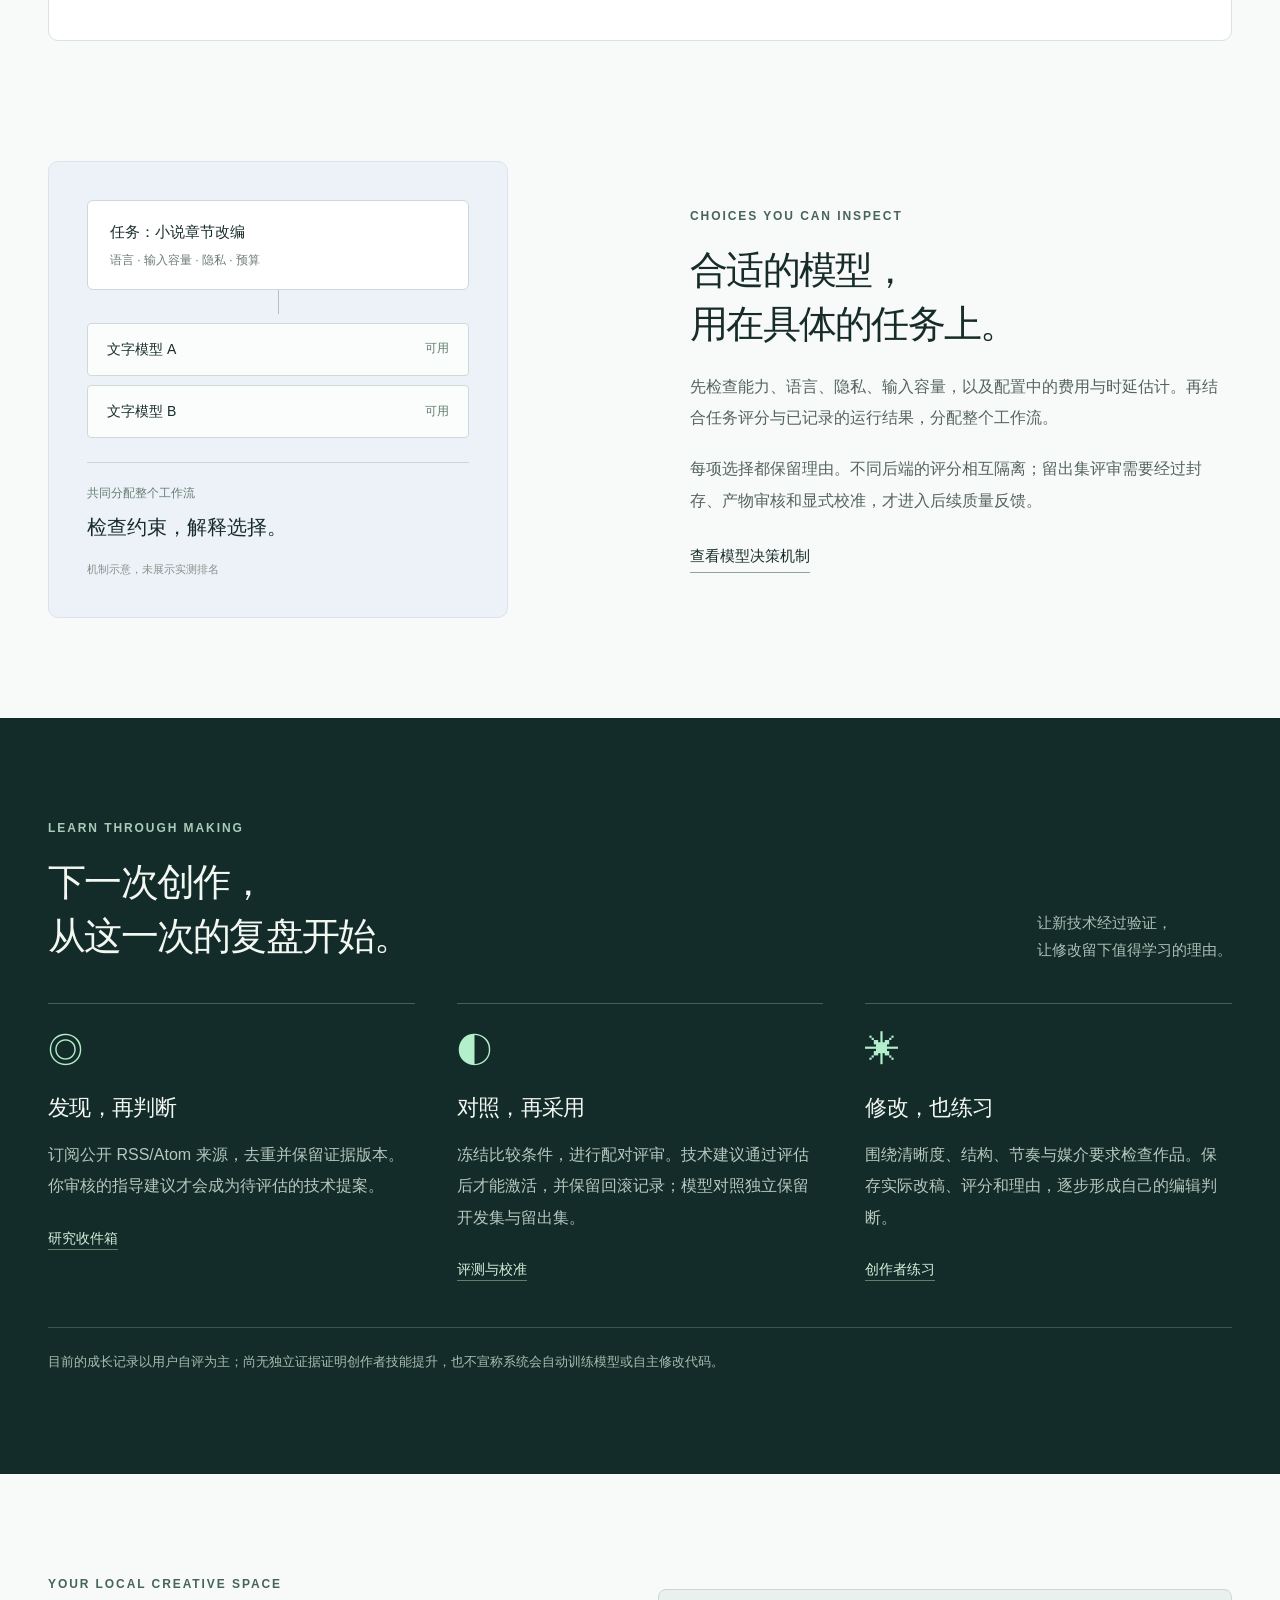
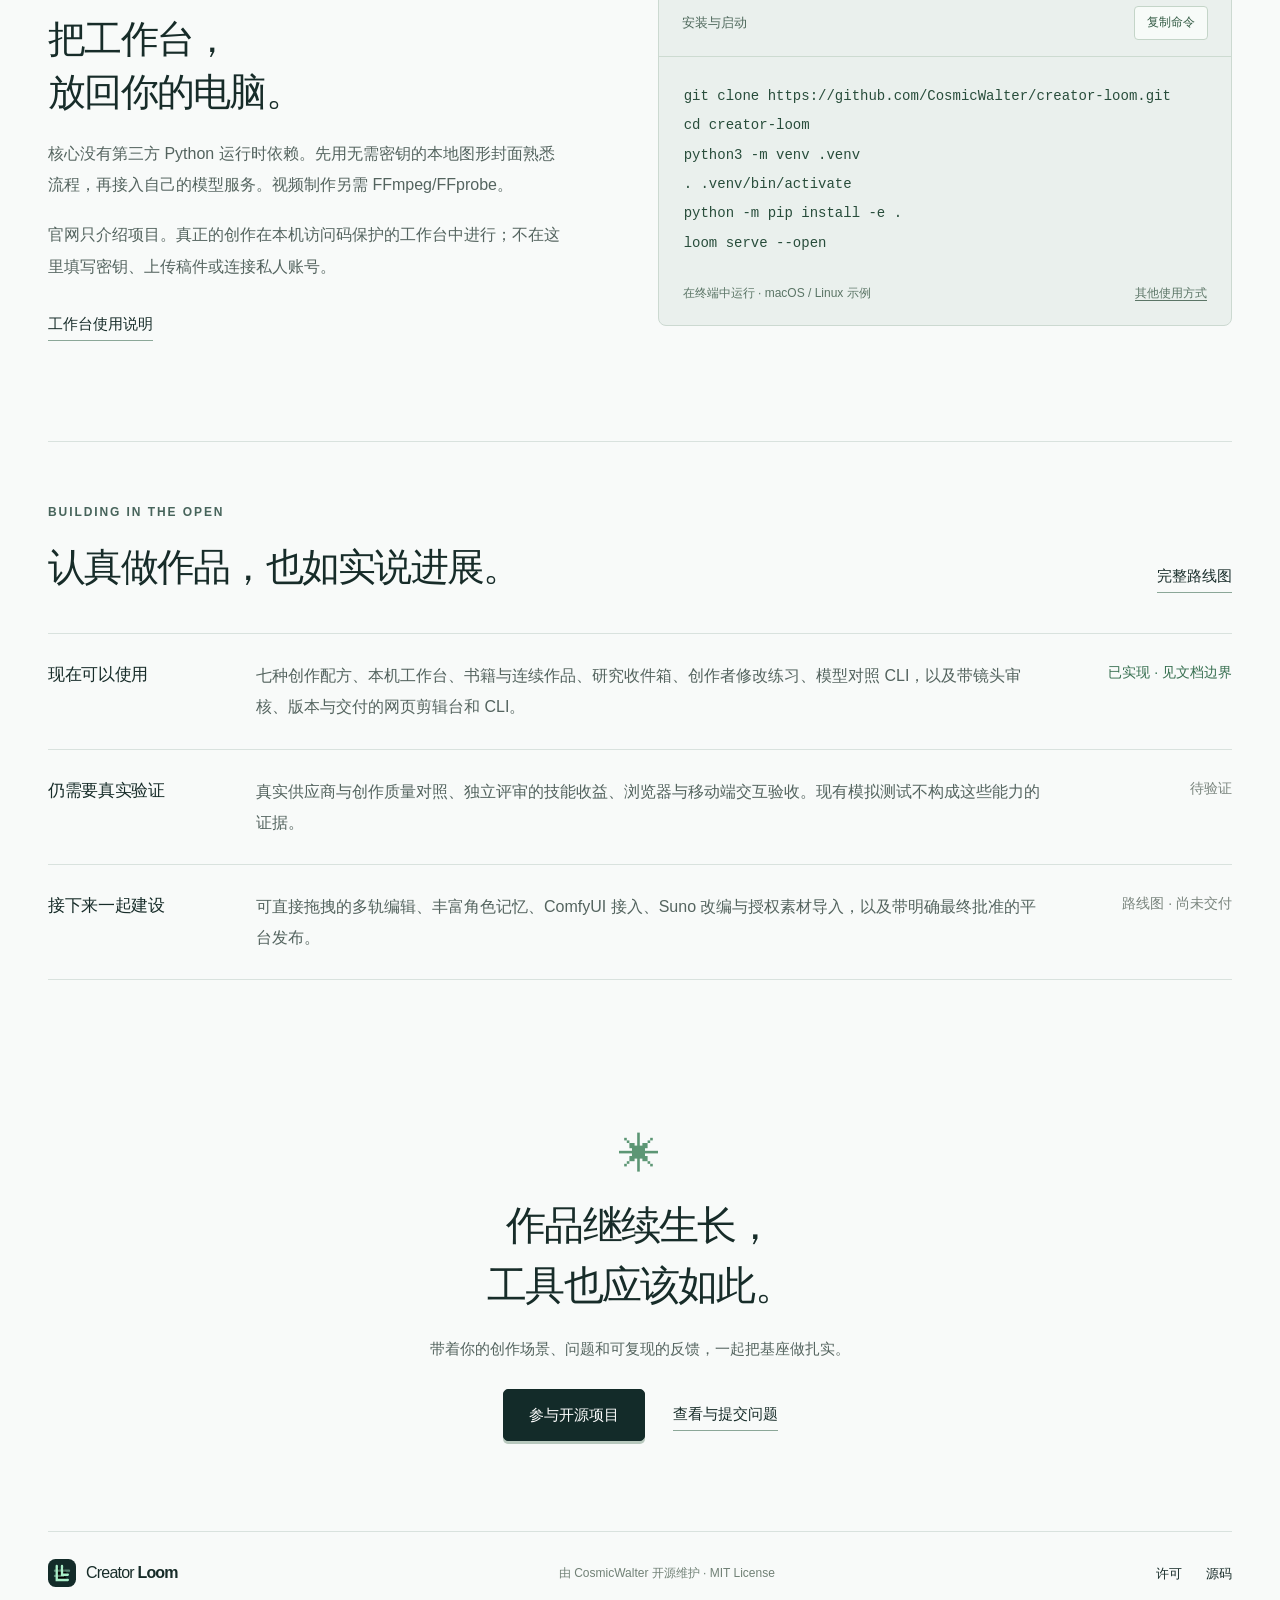
==== commit eae9972e: "docs: publish the Creator Loom website" ====
--- a/index.html
+++ b/index.html
@@ -25,7 +25,7 @@
         <h1>把一个想法，<br>织成<span class="ink">下一件作品。</span></h1>
         <p class="lead">文字、图像、声音与视频，一个可检查的创作工作流。<br class="desktop">模型为什么这样选，作品如何变得更好，每一步都看得见。</p>
         <div class="hero-actions"><a class="button dark" href="#start">开始本机创作</a><a class="text-link" href="https://github.com/CosmicWalter/creator-loom#readme">阅读使用指南</a></div>
-        <p class="release"><span class="release-tag">v0.9.0</span> 开放开发中 <span aria-hidden="true">·</span> MIT 许可 <span aria-hidden="true">·</span> Python 3.11+</p>
+        <p class="release"><span class="release-tag">v0.10.0</span> 开放开发中 <span aria-hidden="true">·</span> MIT 许可 <span aria-hidden="true">·</span> Python 3.11+</p>
       </div>
       <div class="loom-art" aria-label="从创作要求，经过计划、制作与审核，成为文字、图像、声音与视频的示意图" role="img">
         <div class="art-grain"></div><div class="art-grid"></div>
@@ -48,7 +48,7 @@
         </div>
         <div class="demo-body" id="demo-panel" role="tabpanel" aria-labelledby="tab-story" tabindex="0">
           <div class="demo-brief"><p class="eyebrow" id="demo-kind">有声故事 · BOOKCAST</p><h3 id="demo-title">让灯塔的故事，<br>被听见，也被看见。</h3><p id="demo-description">把已授权的章节变成口播稿、封面、配音和视频。上下文与连续性说明随计划保存，审核后再进入下一集。</p><a class="text-link" id="demo-doc" href="https://github.com/CosmicWalter/creator-loom/blob/main/docs/books-and-series.md">了解连续创作</a><small>流程演示 · 本页不调用模型或保存创作内容</small></div>
-          <div class="demo-stage"><div class="demo-topline"><span>创作计划</span><span class="mini-label">先预览，再制作</span></div><ol class="workflow" id="demo-steps"><li><span>文稿改编</span><small>文字模型 · 任务与来源</small></li><li><span>封面设计</span><small>图像模型或本地图形工具</small></li><li><span>生成旁白</span><small>语音服务 · 音色授权</small></li><li><span>视频合成</span><small>本机 FFmpeg · 审核交付</small></li></ol><div class="demo-boundary" id="demo-boundary">当前配方输出静态配图视频；多镜头剪辑通过 CLI 时间线完成。</div></div>
+          <div class="demo-stage"><div class="demo-topline"><span>创作计划</span><span class="mini-label">先预览，再制作</span></div><ol class="workflow" id="demo-steps"><li><span>文稿改编</span><small>文字模型 · 任务与来源</small></li><li><span>封面设计</span><small>图像模型或本地图形工具</small></li><li><span>生成旁白</span><small>语音服务 · 音色授权</small></li><li><span>视频合成</span><small>本机 FFmpeg · 审核交付</small></li></ol><div class="demo-boundary" id="demo-boundary">当前配方输出静态配图视频；多镜头剪辑可通过本机剪辑台或 CLI 时间线完成。</div></div>
         </div>
       </div>
     </section>
@@ -72,7 +72,7 @@
     </section>
     <section id="status" class="status wrap section">
       <div class="section-head"><div><p class="eyebrow">BUILDING IN THE OPEN</p><h2>认真做作品，也如实说进展。</h2></div><a class="text-link" href="https://github.com/CosmicWalter/creator-loom/blob/main/ROADMAP.md">完整路线图</a></div>
-      <div class="status-table"><div><h3>现在可以使用</h3><p>七种创作配方、本机工作台、书籍与连续作品、研究收件箱、创作者修改练习、模型对照 CLI，以及镜头审核与多镜头剪辑 CLI。</p><span class="status-label shipped">已实现 · 见文档边界</span></div><div><h3>仍需要真实验证</h3><p>真实供应商与创作质量对照、独立评审的技能收益、浏览器与移动端交互验收。现有模拟测试不构成这些能力的证据。</p><span class="status-label">待验证</span></div><div><h3>接下来一起建设</h3><p>网页时间线、丰富角色记忆、ComfyUI 接入、Suno 改编与授权素材导入，以及带明确最终批准的平台发布。</p><span class="status-label">路线图 · 尚未交付</span></div></div>
+      <div class="status-table"><div><h3>现在可以使用</h3><p>七种创作配方、本机工作台、书籍与连续作品、研究收件箱、创作者修改练习、模型对照 CLI，以及带镜头审核、版本与交付的网页剪辑台和 CLI。</p><span class="status-label shipped">已实现 · 见文档边界</span></div><div><h3>仍需要真实验证</h3><p>真实供应商与创作质量对照、独立评审的技能收益、浏览器与移动端交互验收。现有模拟测试不构成这些能力的证据。</p><span class="status-label">待验证</span></div><div><h3>接下来一起建设</h3><p>可直接拖拽的多轨编辑、丰富角色记忆、ComfyUI 接入、Suno 改编与授权素材导入，以及带明确最终批准的平台发布。</p><span class="status-label">路线图 · 尚未交付</span></div></div>
     </section>
     <section class="closing wrap"><span class="closing-mark" aria-hidden="true">✳</span><h2>作品继续生长，<br>工具也应该如此。</h2><p>带着你的创作场景、问题和可复现的反馈，一起把基座做扎实。</p><div class="hero-actions"><a class="button dark" href="https://github.com/CosmicWalter/creator-loom">参与开源项目</a><a class="text-link" href="https://github.com/CosmicWalter/creator-loom/issues">查看与提交问题</a></div></section>
   </main>
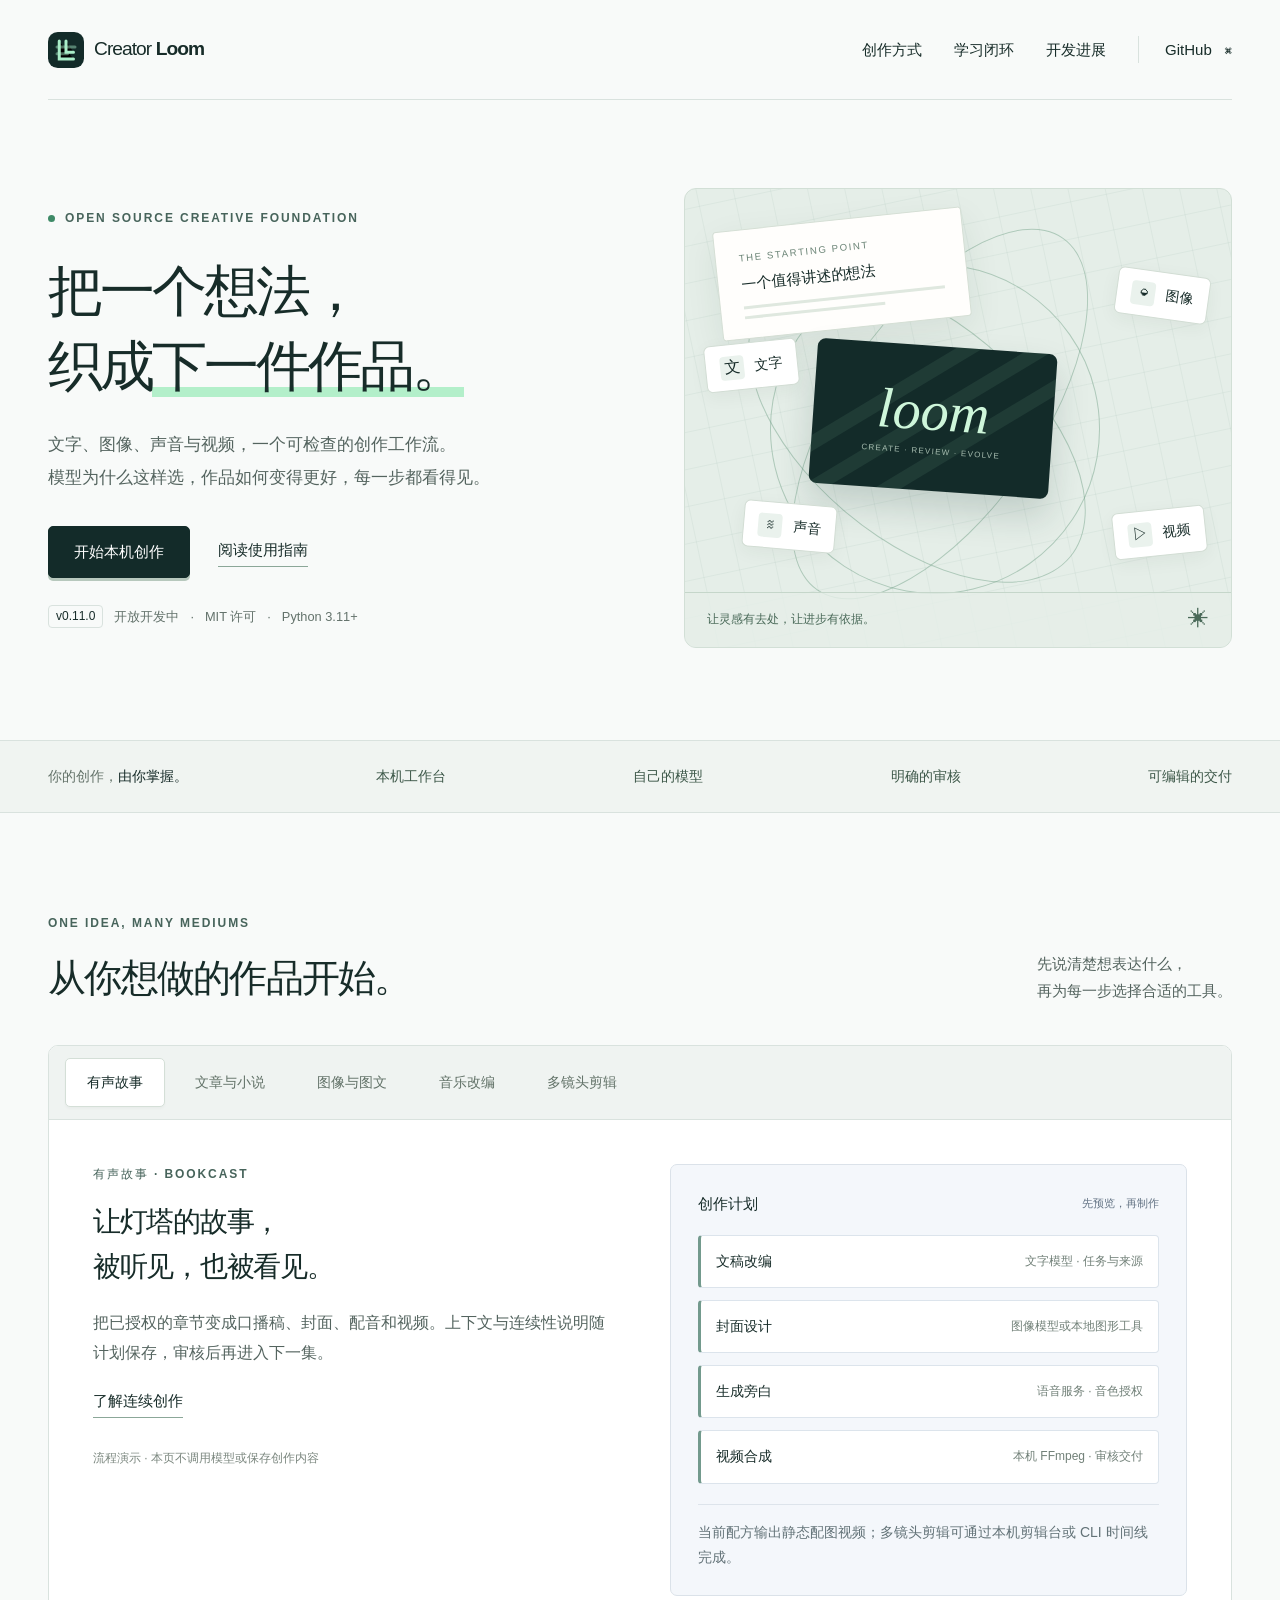
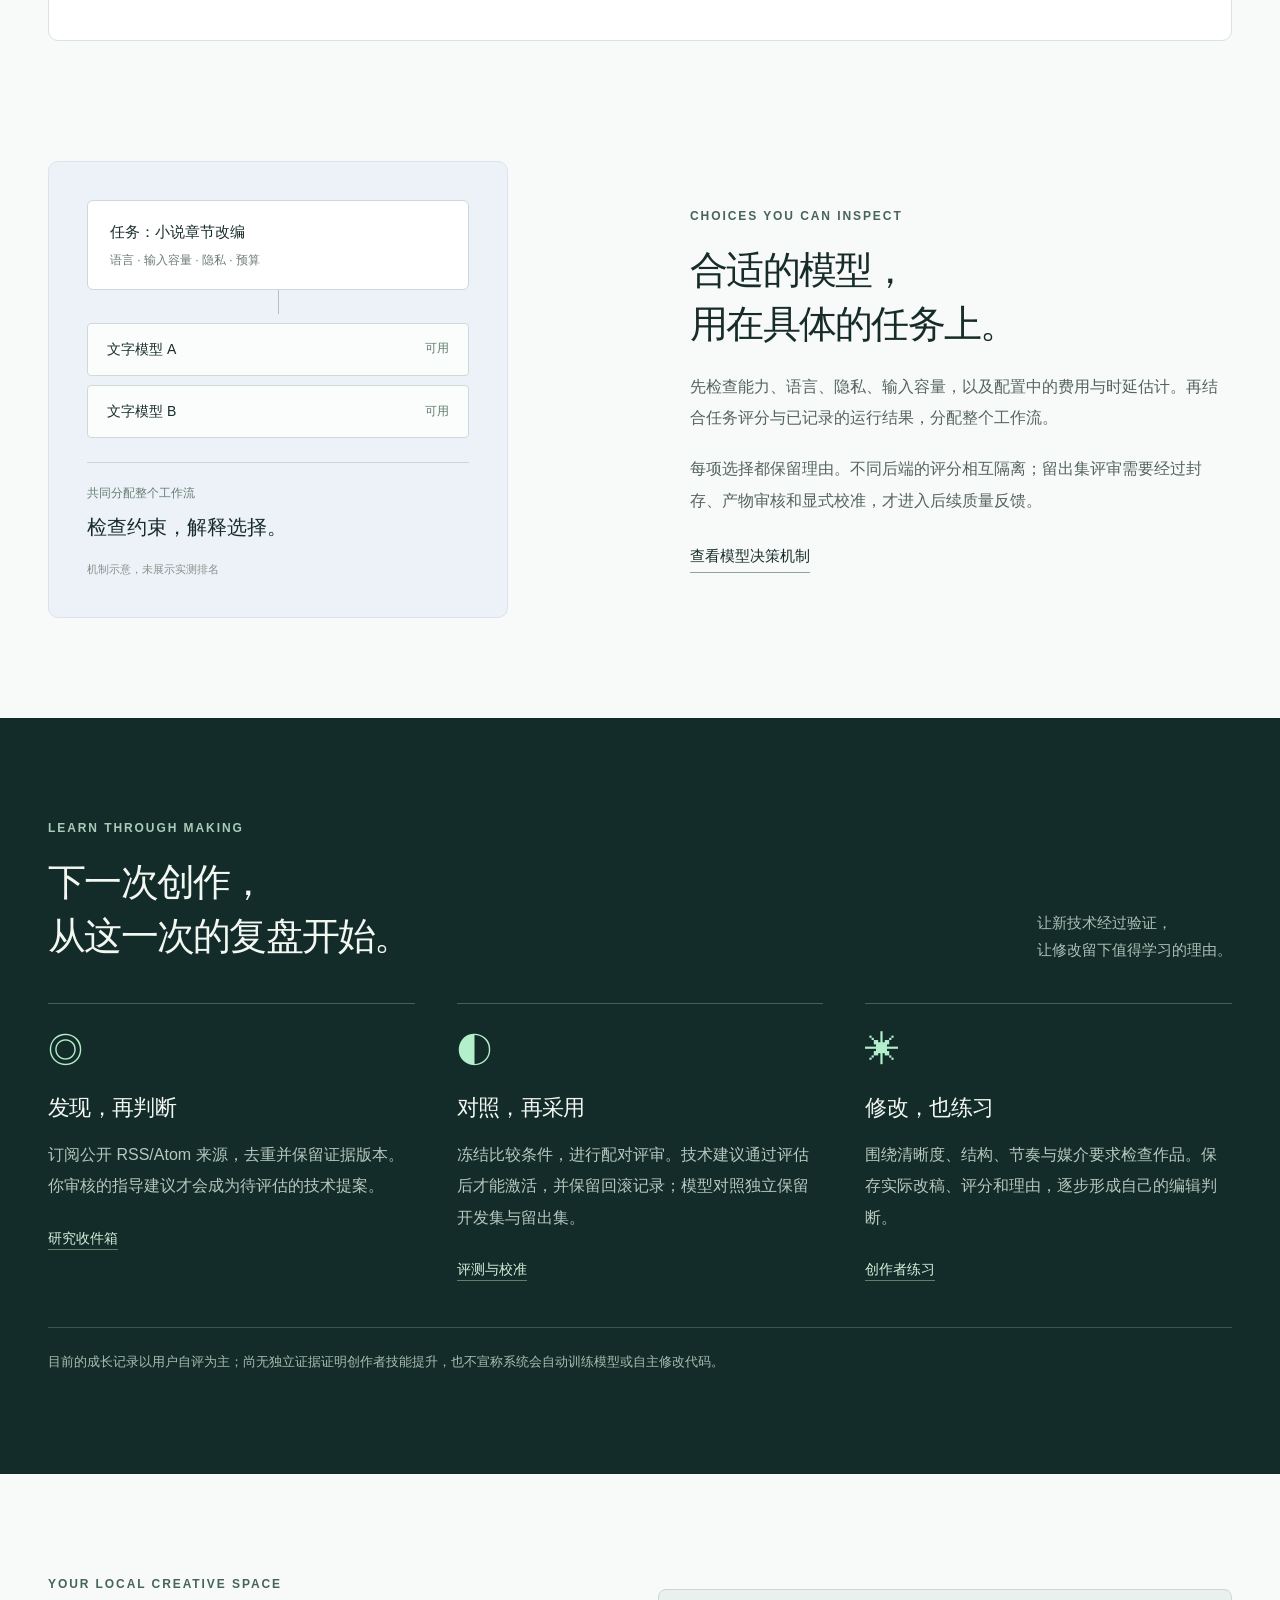
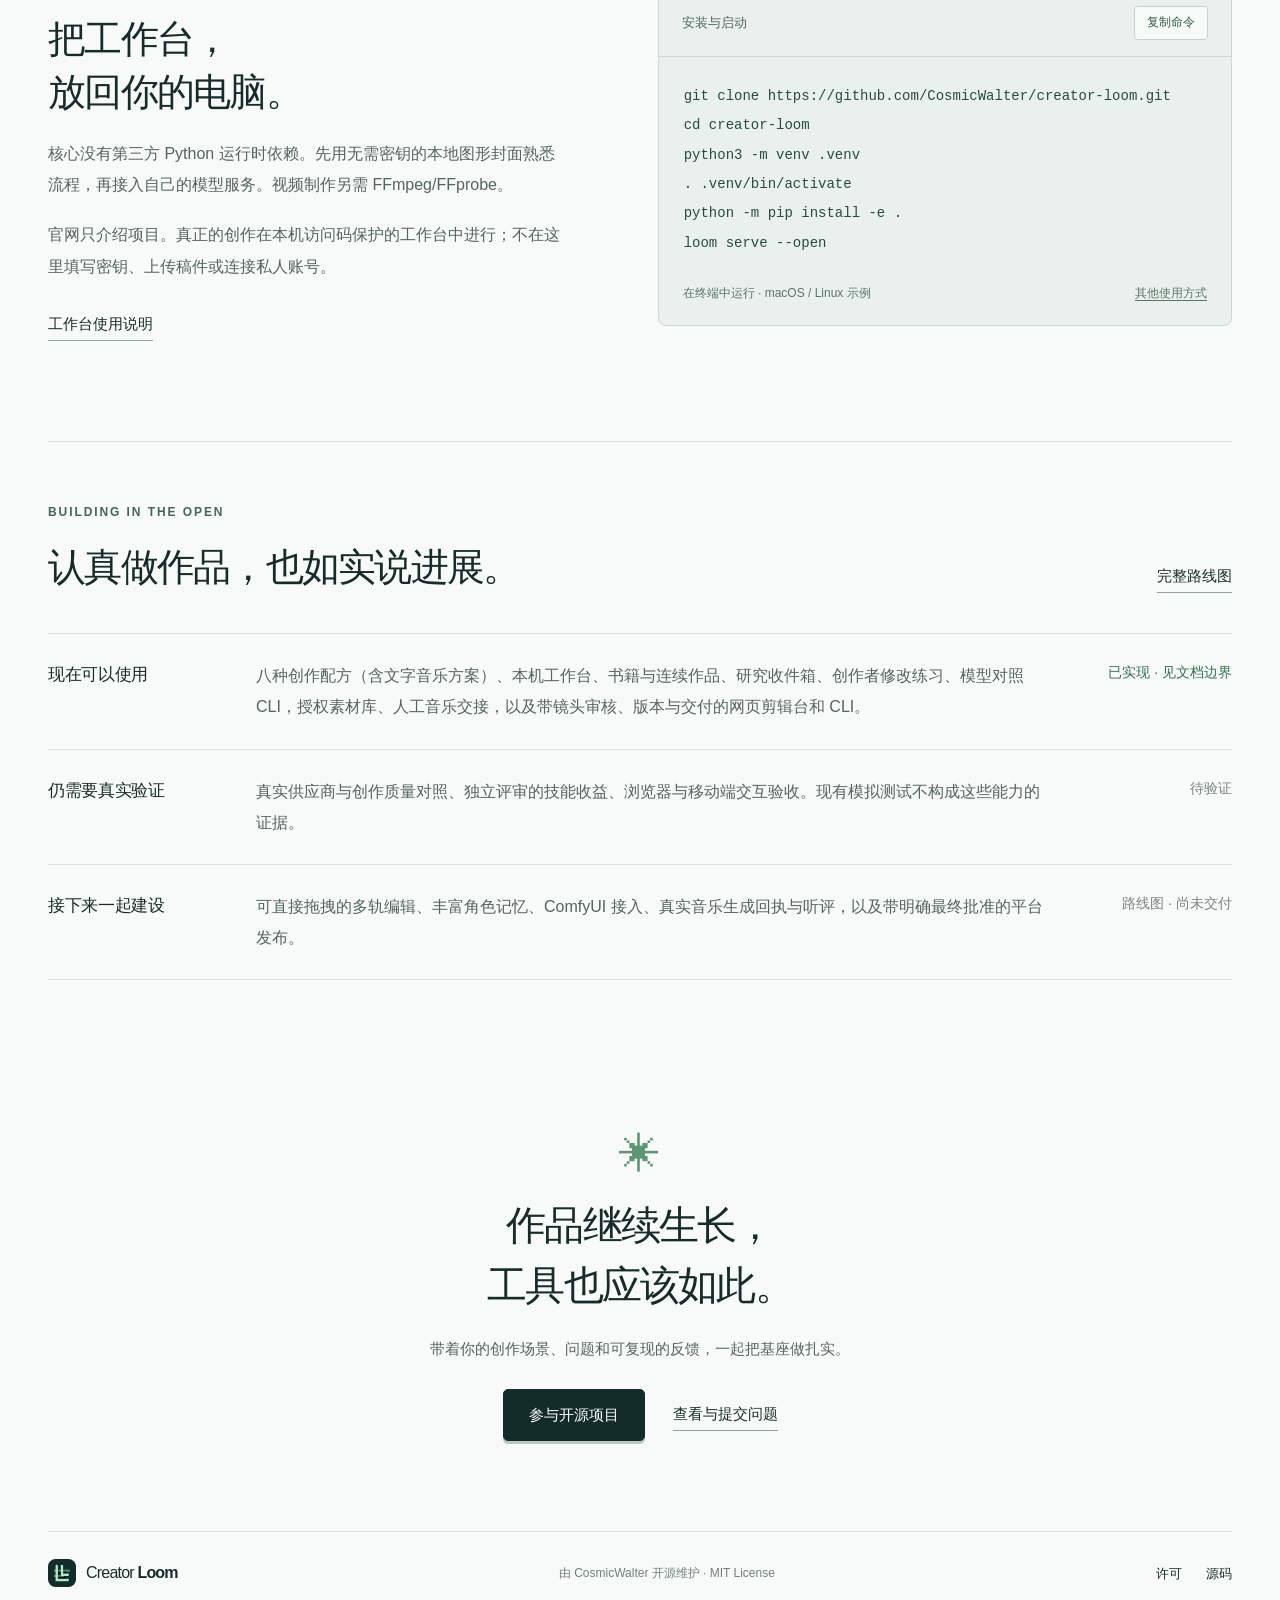
==== commit a269c6cf: "docs: publish the Creator Loom website" ====
--- a/index.html
+++ b/index.html
@@ -25,7 +25,7 @@
         <h1>把一个想法，<br>织成<span class="ink">下一件作品。</span></h1>
         <p class="lead">文字、图像、声音与视频，一个可检查的创作工作流。<br class="desktop">模型为什么这样选，作品如何变得更好，每一步都看得见。</p>
         <div class="hero-actions"><a class="button dark" href="#start">开始本机创作</a><a class="text-link" href="https://github.com/CosmicWalter/creator-loom#readme">阅读使用指南</a></div>
-        <p class="release"><span class="release-tag">v0.10.0</span> 开放开发中 <span aria-hidden="true">·</span> MIT 许可 <span aria-hidden="true">·</span> Python 3.11+</p>
+        <p class="release"><span class="release-tag">v0.11.0</span> 开放开发中 <span aria-hidden="true">·</span> MIT 许可 <span aria-hidden="true">·</span> Python 3.11+</p>
       </div>
       <div class="loom-art" aria-label="从创作要求，经过计划、制作与审核，成为文字、图像、声音与视频的示意图" role="img">
         <div class="art-grain"></div><div class="art-grid"></div>
@@ -44,6 +44,7 @@
           <button role="tab" id="tab-story" aria-selected="true" aria-controls="demo-panel" data-demo="story">有声故事</button>
           <button role="tab" id="tab-writing" aria-selected="false" aria-controls="demo-panel" tabindex="-1" data-demo="writing">文章与小说</button>
           <button role="tab" id="tab-visual" aria-selected="false" aria-controls="demo-panel" tabindex="-1" data-demo="visual">图像与图文</button>
+          <button role="tab" id="tab-music" aria-selected="false" aria-controls="demo-panel" tabindex="-1" data-demo="music">音乐改编</button>
           <button role="tab" id="tab-edit" aria-selected="false" aria-controls="demo-panel" tabindex="-1" data-demo="edit">多镜头剪辑</button>
         </div>
         <div class="demo-body" id="demo-panel" role="tabpanel" aria-labelledby="tab-story" tabindex="0">
@@ -72,7 +73,7 @@
     </section>
     <section id="status" class="status wrap section">
       <div class="section-head"><div><p class="eyebrow">BUILDING IN THE OPEN</p><h2>认真做作品，也如实说进展。</h2></div><a class="text-link" href="https://github.com/CosmicWalter/creator-loom/blob/main/ROADMAP.md">完整路线图</a></div>
-      <div class="status-table"><div><h3>现在可以使用</h3><p>七种创作配方、本机工作台、书籍与连续作品、研究收件箱、创作者修改练习、模型对照 CLI，以及带镜头审核、版本与交付的网页剪辑台和 CLI。</p><span class="status-label shipped">已实现 · 见文档边界</span></div><div><h3>仍需要真实验证</h3><p>真实供应商与创作质量对照、独立评审的技能收益、浏览器与移动端交互验收。现有模拟测试不构成这些能力的证据。</p><span class="status-label">待验证</span></div><div><h3>接下来一起建设</h3><p>可直接拖拽的多轨编辑、丰富角色记忆、ComfyUI 接入、Suno 改编与授权素材导入，以及带明确最终批准的平台发布。</p><span class="status-label">路线图 · 尚未交付</span></div></div>
+      <div class="status-table"><div><h3>现在可以使用</h3><p>八种创作配方（含文字音乐方案）、本机工作台、书籍与连续作品、研究收件箱、创作者修改练习、模型对照 CLI，授权素材库、人工音乐交接，以及带镜头审核、版本与交付的网页剪辑台和 CLI。</p><span class="status-label shipped">已实现 · 见文档边界</span></div><div><h3>仍需要真实验证</h3><p>真实供应商与创作质量对照、独立评审的技能收益、浏览器与移动端交互验收。现有模拟测试不构成这些能力的证据。</p><span class="status-label">待验证</span></div><div><h3>接下来一起建设</h3><p>可直接拖拽的多轨编辑、丰富角色记忆、ComfyUI 接入、真实音乐生成回执与听评，以及带明确最终批准的平台发布。</p><span class="status-label">路线图 · 尚未交付</span></div></div>
     </section>
     <section class="closing wrap"><span class="closing-mark" aria-hidden="true">✳</span><h2>作品继续生长，<br>工具也应该如此。</h2><p>带着你的创作场景、问题和可复现的反馈，一起把基座做扎实。</p><div class="hero-actions"><a class="button dark" href="https://github.com/CosmicWalter/creator-loom">参与开源项目</a><a class="text-link" href="https://github.com/CosmicWalter/creator-loom/issues">查看与提交问题</a></div></section>
   </main>
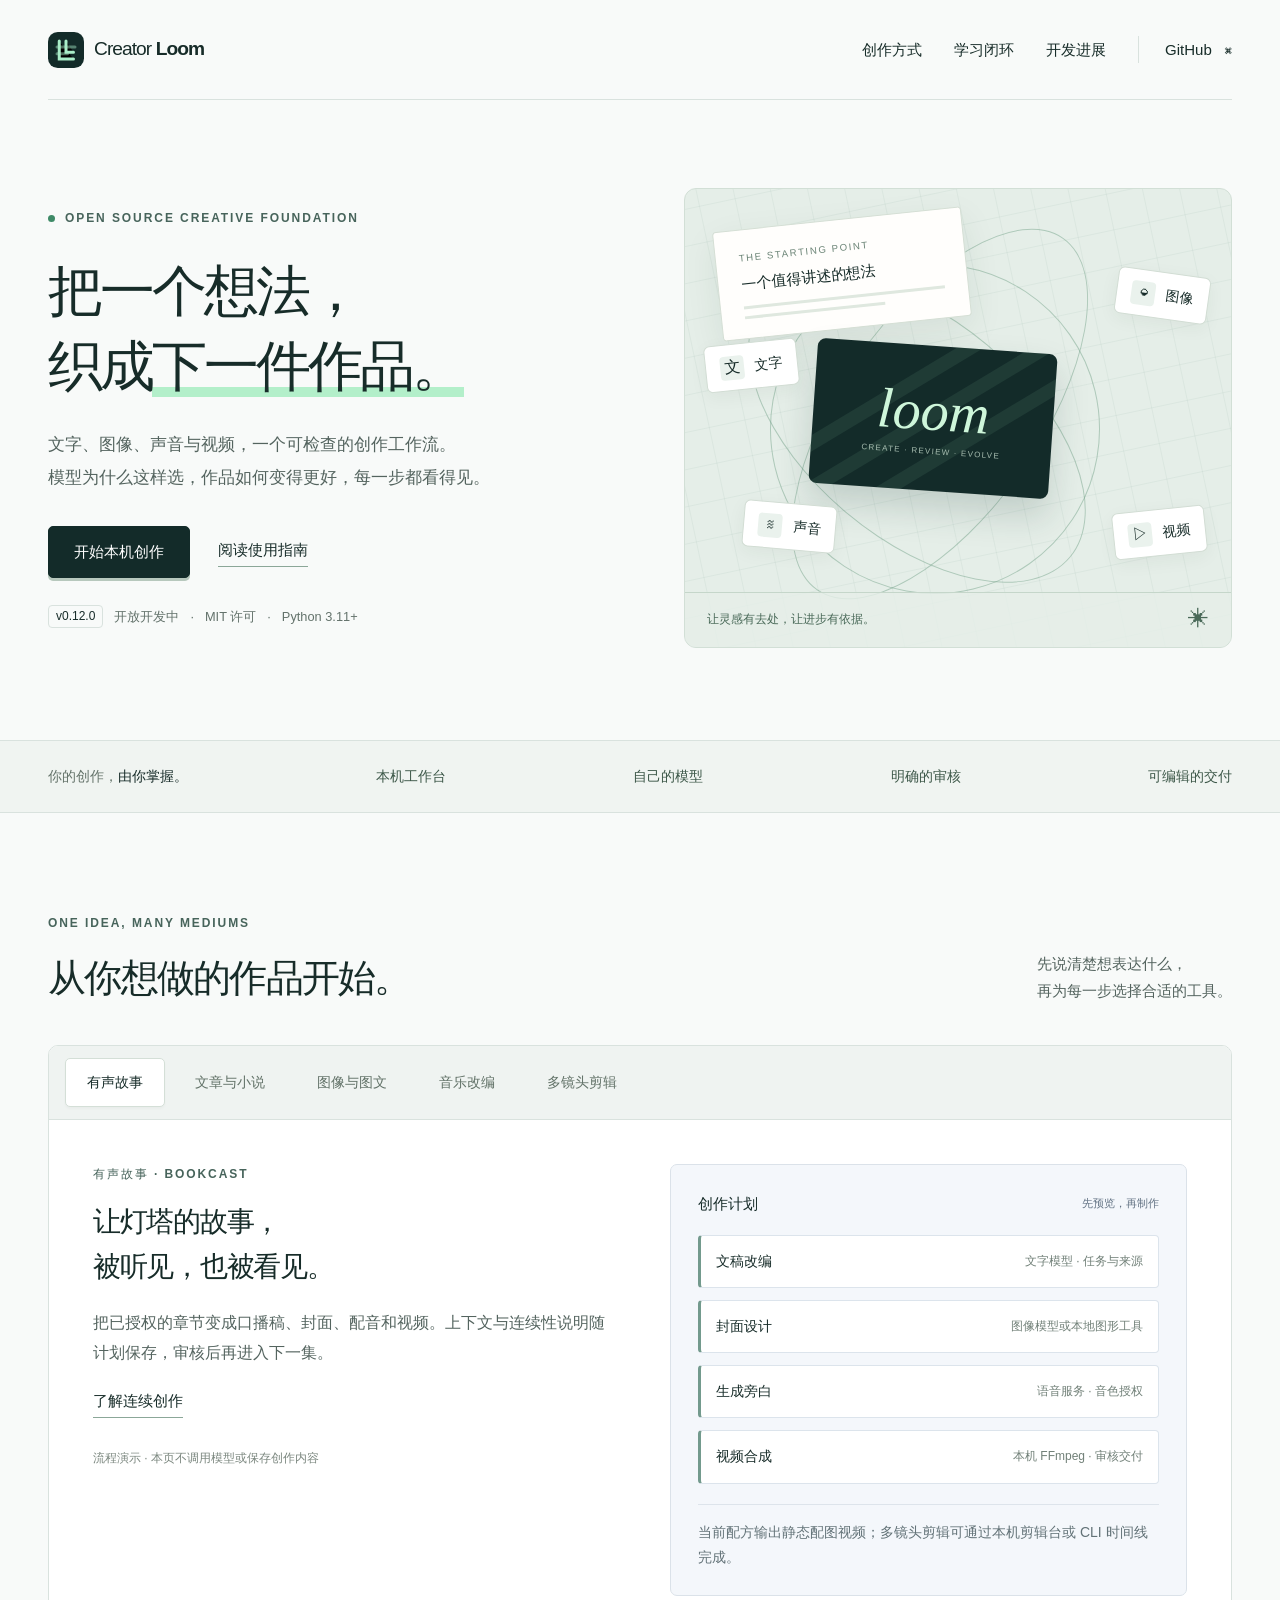
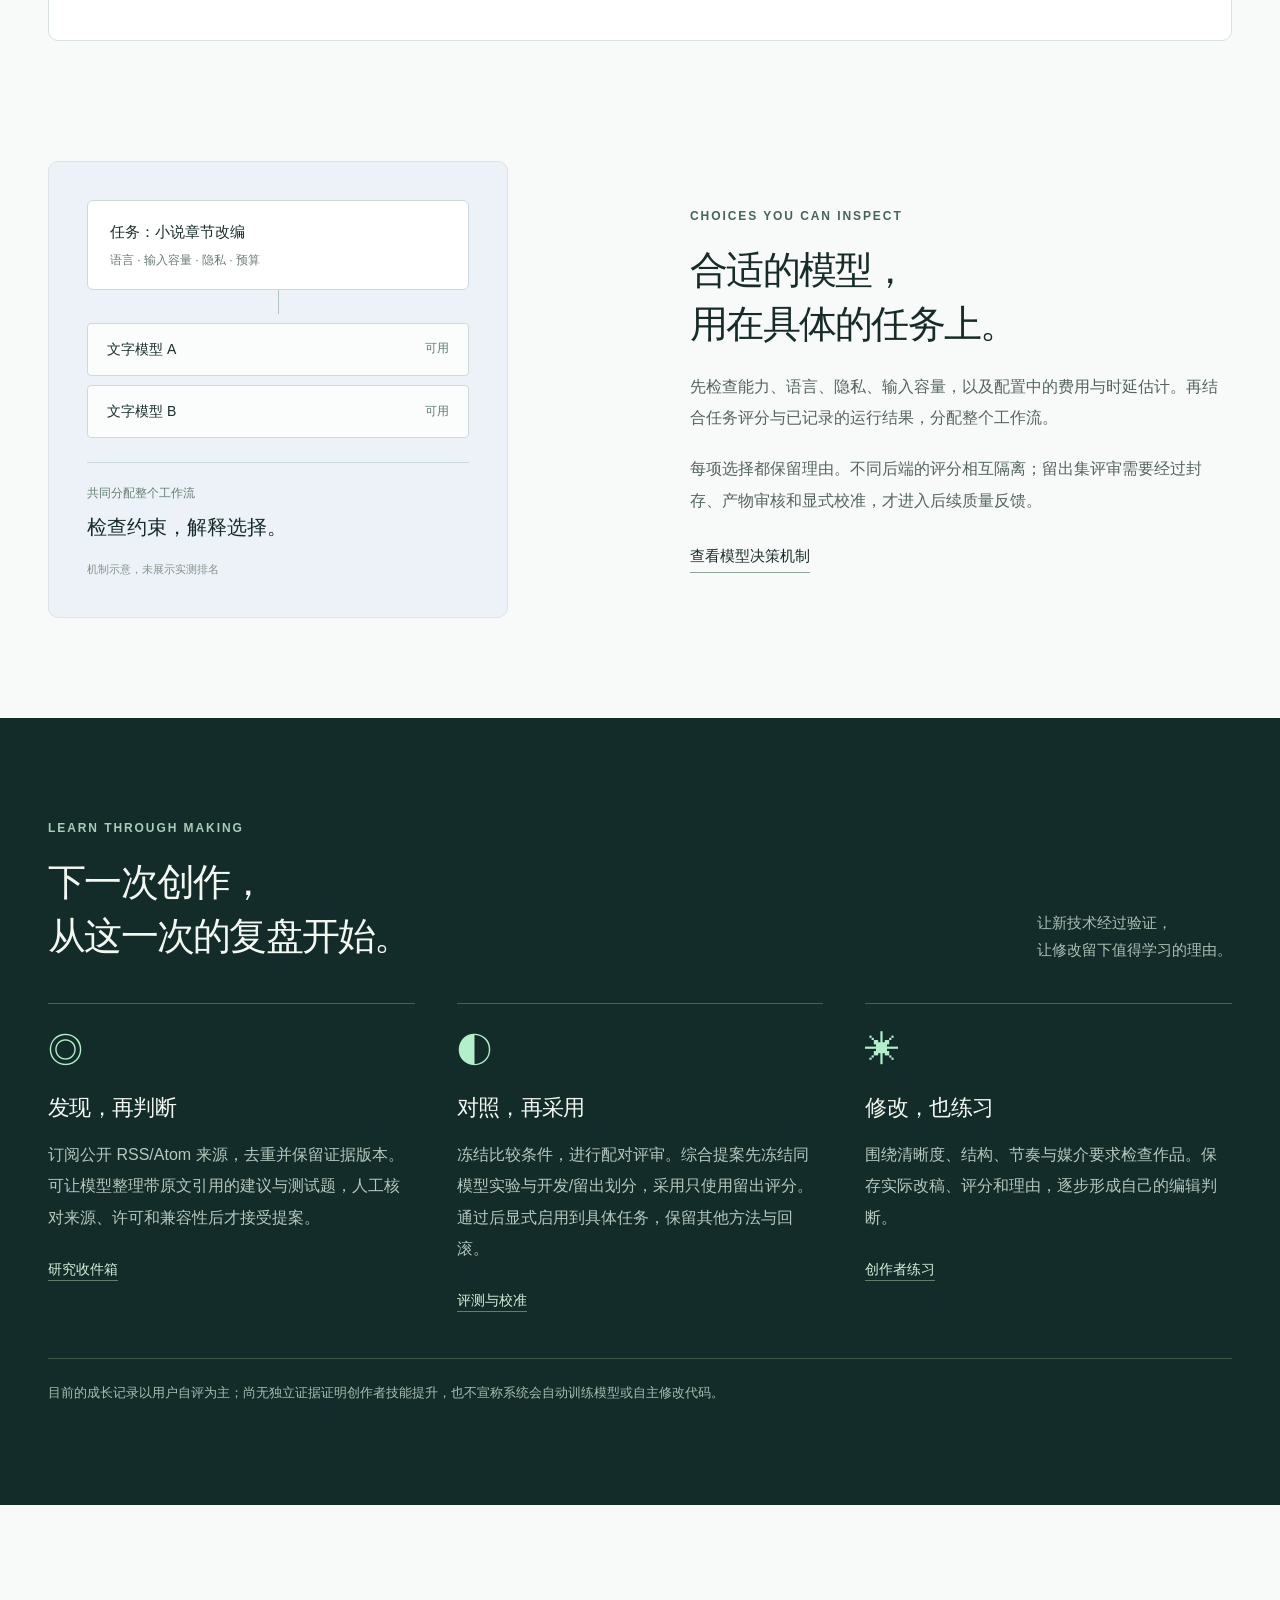
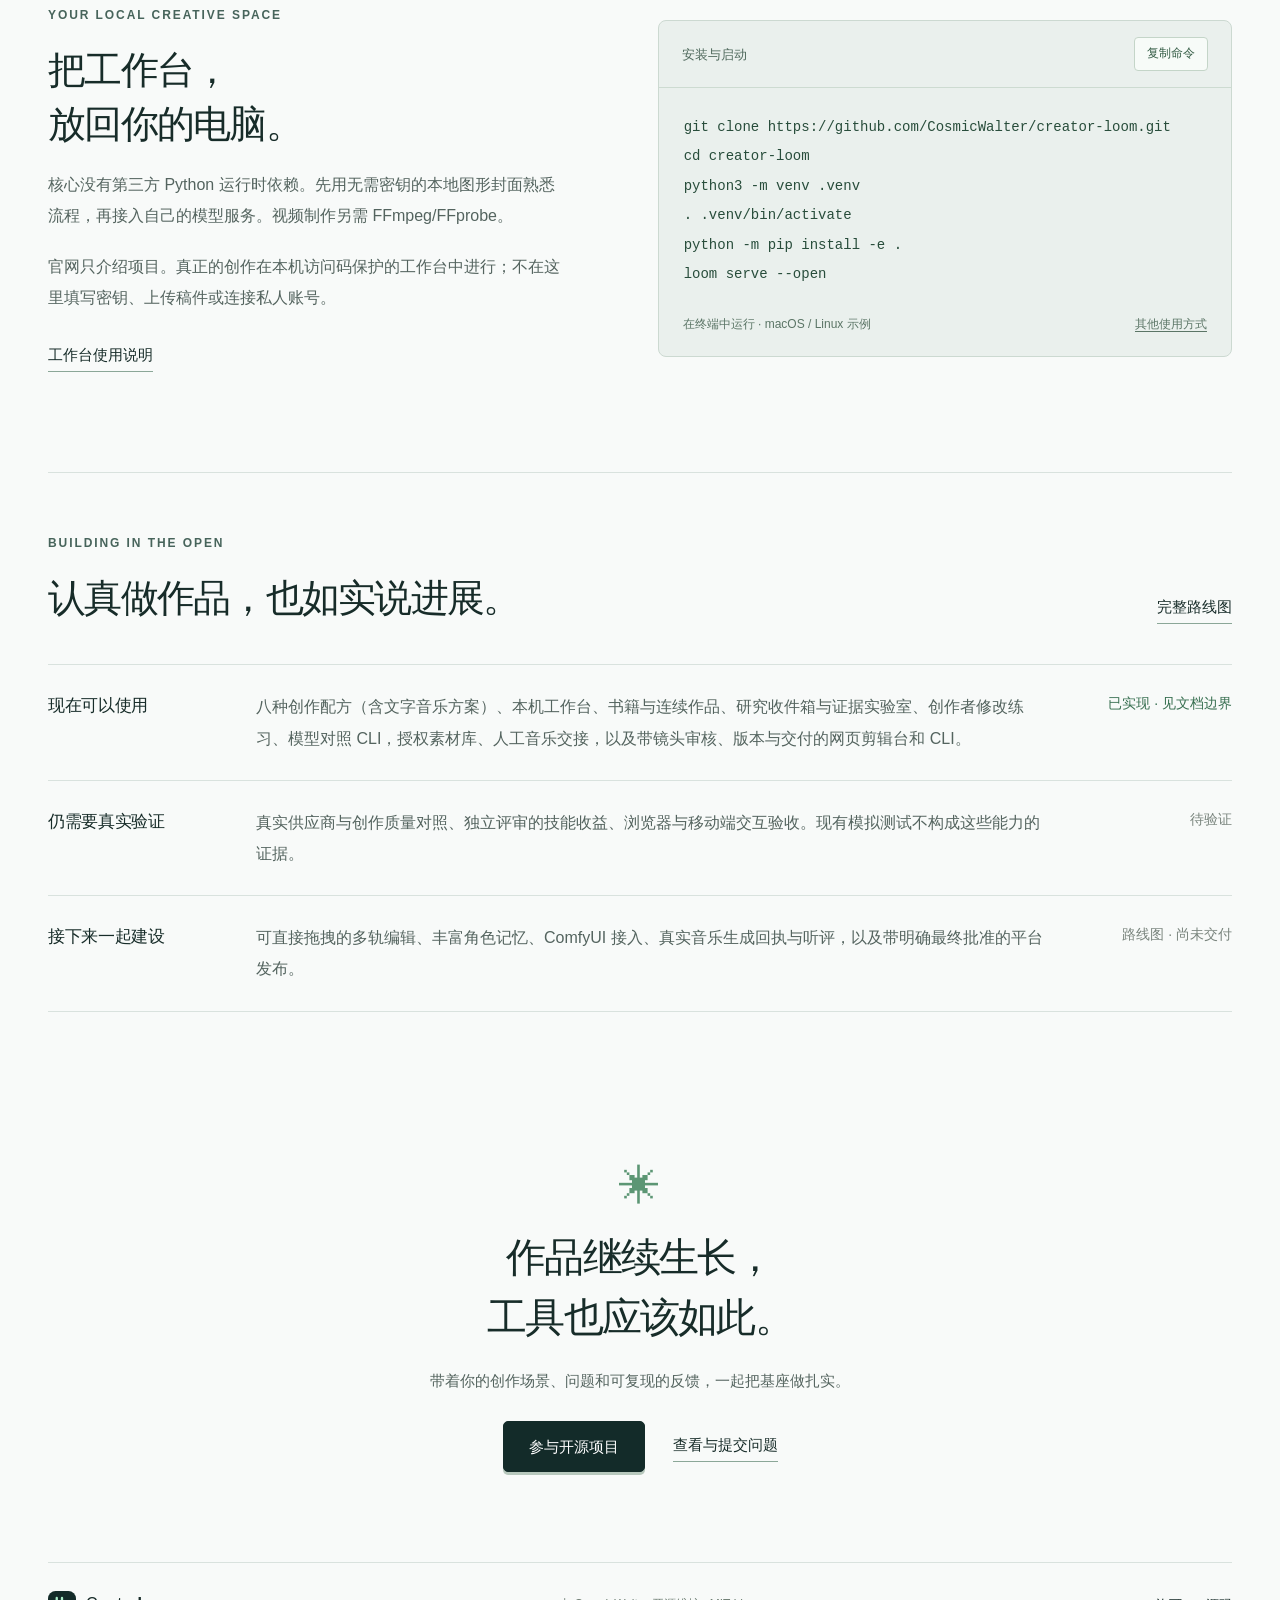
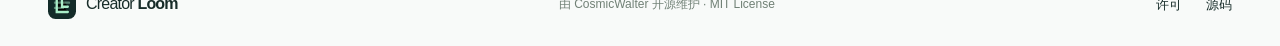
==== commit 4880d9a9: "docs: publish the Creator Loom website" ====
--- a/index.html
+++ b/index.html
@@ -25,7 +25,7 @@
         <h1>把一个想法，<br>织成<span class="ink">下一件作品。</span></h1>
         <p class="lead">文字、图像、声音与视频，一个可检查的创作工作流。<br class="desktop">模型为什么这样选，作品如何变得更好，每一步都看得见。</p>
         <div class="hero-actions"><a class="button dark" href="#start">开始本机创作</a><a class="text-link" href="https://github.com/CosmicWalter/creator-loom#readme">阅读使用指南</a></div>
-        <p class="release"><span class="release-tag">v0.11.0</span> 开放开发中 <span aria-hidden="true">·</span> MIT 许可 <span aria-hidden="true">·</span> Python 3.11+</p>
+        <p class="release"><span class="release-tag">v0.12.0</span> 开放开发中 <span aria-hidden="true">·</span> MIT 许可 <span aria-hidden="true">·</span> Python 3.11+</p>
       </div>
       <div class="loom-art" aria-label="从创作要求，经过计划、制作与审核，成为文字、图像、声音与视频的示意图" role="img">
         <div class="art-grain"></div><div class="art-grid"></div>
@@ -59,7 +59,7 @@
     </section>
     <section id="learning" class="learning section">
       <div class="wrap"><div class="section-head"><div><p class="eyebrow">LEARN THROUGH MAKING</p><h2>下一次创作，<br>从这一次的复盘开始。</h2></div><p>让新技术经过验证，<br>让修改留下值得学习的理由。</p></div>
-      <div class="learning-grid"><article><span class="learning-symbol" aria-hidden="true">◎</span><h3>发现，再判断</h3><p>订阅公开 RSS/Atom 来源，去重并保留证据版本。你审核的指导建议才会成为待评估的技术提案。</p><a href="https://github.com/CosmicWalter/creator-loom/blob/main/docs/research-inbox.md">研究收件箱</a></article><article><span class="learning-symbol" aria-hidden="true">◐</span><h3>对照，再采用</h3><p>冻结比较条件，进行配对评审。技术建议通过评估后才能激活，并保留回滚记录；模型对照独立保留开发集与留出集。</p><a href="https://github.com/CosmicWalter/creator-loom/blob/main/docs/benchmarks.md">评测与校准</a></article><article><span class="learning-symbol" aria-hidden="true">✳</span><h3>修改，也练习</h3><p>围绕清晰度、结构、节奏与媒介要求检查作品。保存实际改稿、评分和理由，逐步形成自己的编辑判断。</p><a href="https://github.com/CosmicWalter/creator-loom/blob/main/docs/learning.md">创作者练习</a></article></div>
+      <div class="learning-grid"><article><span class="learning-symbol" aria-hidden="true">◎</span><h3>发现，再判断</h3><p>订阅公开 RSS/Atom 来源，去重并保留证据版本。可让模型整理带原文引用的建议与测试题，人工核对来源、许可和兼容性后才接受提案。</p><a href="https://github.com/CosmicWalter/creator-loom/blob/main/docs/research-inbox.md">研究收件箱</a></article><article><span class="learning-symbol" aria-hidden="true">◐</span><h3>对照，再采用</h3><p>冻结比较条件，进行配对评审。综合提案先冻结同模型实验与开发/留出划分，采用只使用留出评分。通过后显式启用到具体任务，保留其他方法与回滚。</p><a href="https://github.com/CosmicWalter/creator-loom/blob/main/docs/benchmarks.md">评测与校准</a></article><article><span class="learning-symbol" aria-hidden="true">✳</span><h3>修改，也练习</h3><p>围绕清晰度、结构、节奏与媒介要求检查作品。保存实际改稿、评分和理由，逐步形成自己的编辑判断。</p><a href="https://github.com/CosmicWalter/creator-loom/blob/main/docs/learning.md">创作者练习</a></article></div>
       <p class="learning-note">目前的成长记录以用户自评为主；尚无独立证据证明创作者技能提升，也不宣称系统会自动训练模型或自主修改代码。</p></div>
     </section>
     <section id="start" class="start wrap section">
@@ -73,7 +73,7 @@
     </section>
     <section id="status" class="status wrap section">
       <div class="section-head"><div><p class="eyebrow">BUILDING IN THE OPEN</p><h2>认真做作品，也如实说进展。</h2></div><a class="text-link" href="https://github.com/CosmicWalter/creator-loom/blob/main/ROADMAP.md">完整路线图</a></div>
-      <div class="status-table"><div><h3>现在可以使用</h3><p>八种创作配方（含文字音乐方案）、本机工作台、书籍与连续作品、研究收件箱、创作者修改练习、模型对照 CLI，授权素材库、人工音乐交接，以及带镜头审核、版本与交付的网页剪辑台和 CLI。</p><span class="status-label shipped">已实现 · 见文档边界</span></div><div><h3>仍需要真实验证</h3><p>真实供应商与创作质量对照、独立评审的技能收益、浏览器与移动端交互验收。现有模拟测试不构成这些能力的证据。</p><span class="status-label">待验证</span></div><div><h3>接下来一起建设</h3><p>可直接拖拽的多轨编辑、丰富角色记忆、ComfyUI 接入、真实音乐生成回执与听评，以及带明确最终批准的平台发布。</p><span class="status-label">路线图 · 尚未交付</span></div></div>
+      <div class="status-table"><div><h3>现在可以使用</h3><p>八种创作配方（含文字音乐方案）、本机工作台、书籍与连续作品、研究收件箱与证据实验室、创作者修改练习、模型对照 CLI，授权素材库、人工音乐交接，以及带镜头审核、版本与交付的网页剪辑台和 CLI。</p><span class="status-label shipped">已实现 · 见文档边界</span></div><div><h3>仍需要真实验证</h3><p>真实供应商与创作质量对照、独立评审的技能收益、浏览器与移动端交互验收。现有模拟测试不构成这些能力的证据。</p><span class="status-label">待验证</span></div><div><h3>接下来一起建设</h3><p>可直接拖拽的多轨编辑、丰富角色记忆、ComfyUI 接入、真实音乐生成回执与听评，以及带明确最终批准的平台发布。</p><span class="status-label">路线图 · 尚未交付</span></div></div>
     </section>
     <section class="closing wrap"><span class="closing-mark" aria-hidden="true">✳</span><h2>作品继续生长，<br>工具也应该如此。</h2><p>带着你的创作场景、问题和可复现的反馈，一起把基座做扎实。</p><div class="hero-actions"><a class="button dark" href="https://github.com/CosmicWalter/creator-loom">参与开源项目</a><a class="text-link" href="https://github.com/CosmicWalter/creator-loom/issues">查看与提交问题</a></div></section>
   </main>
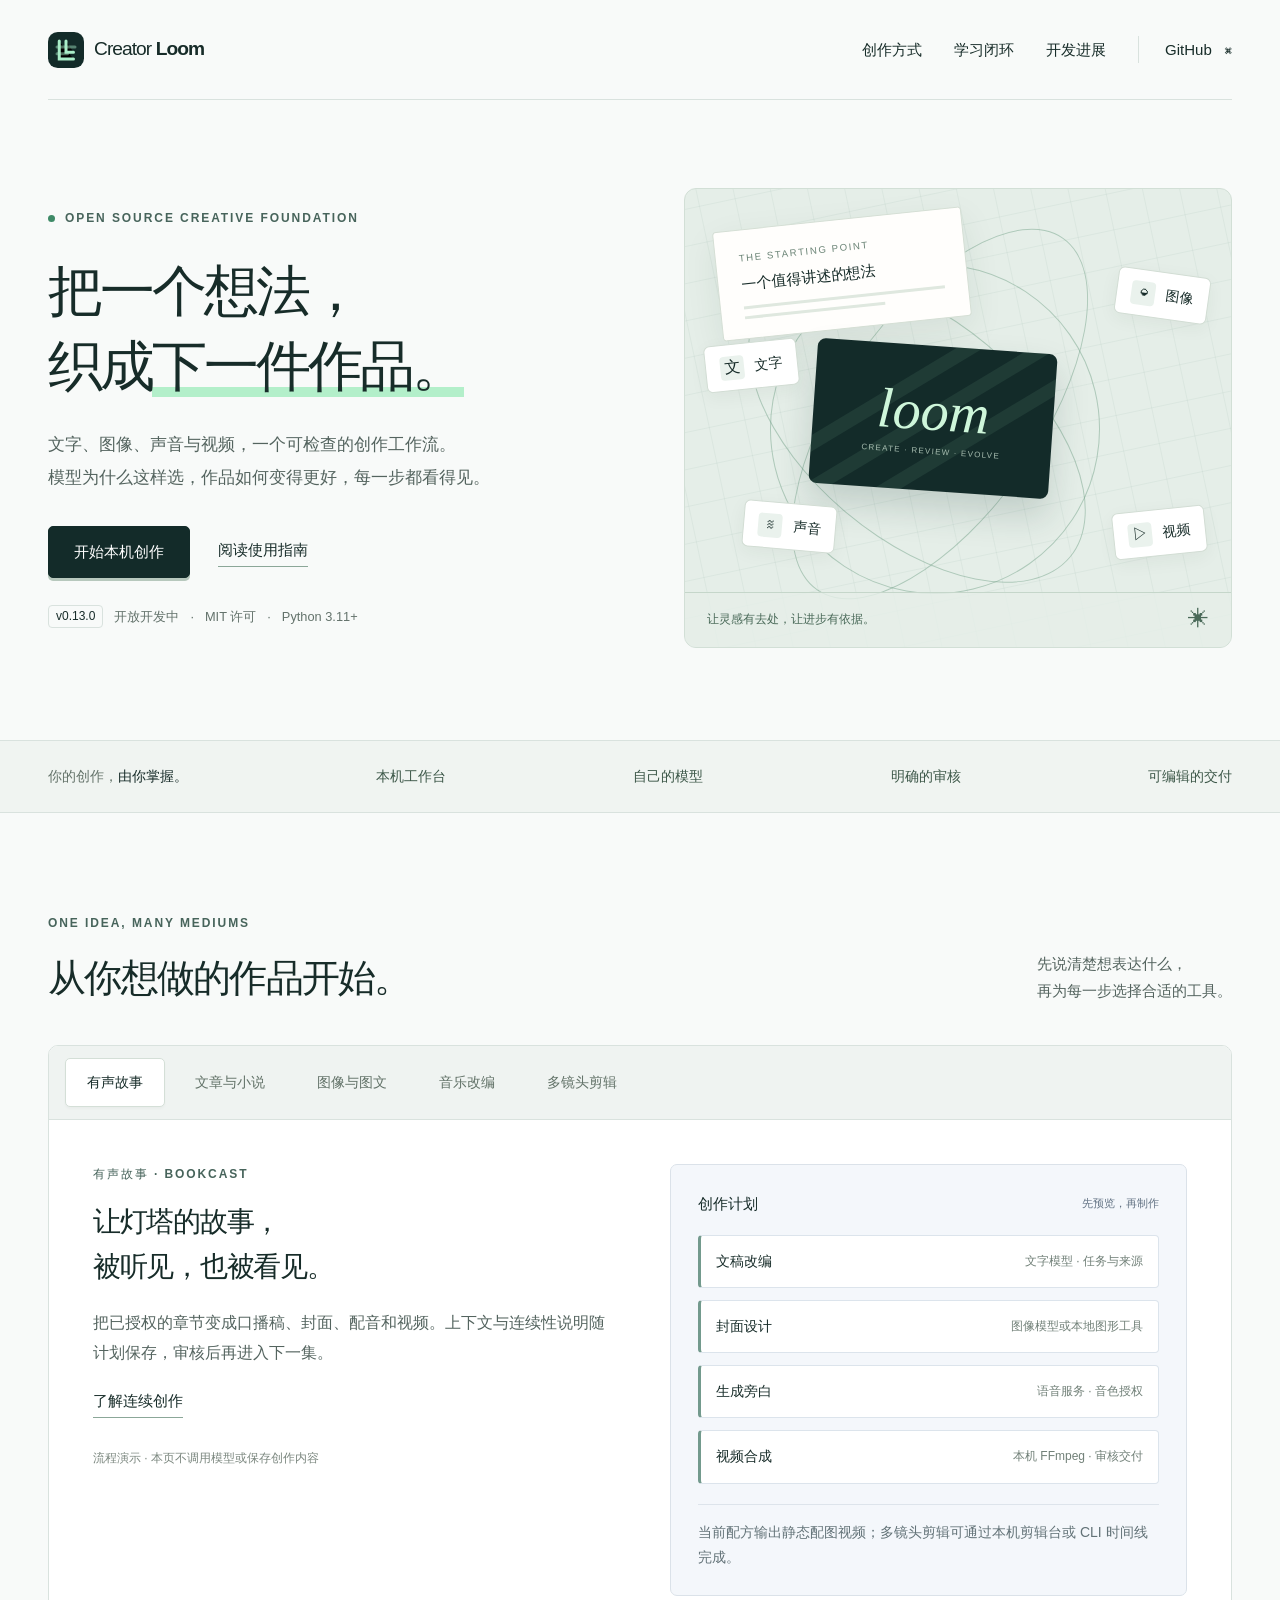
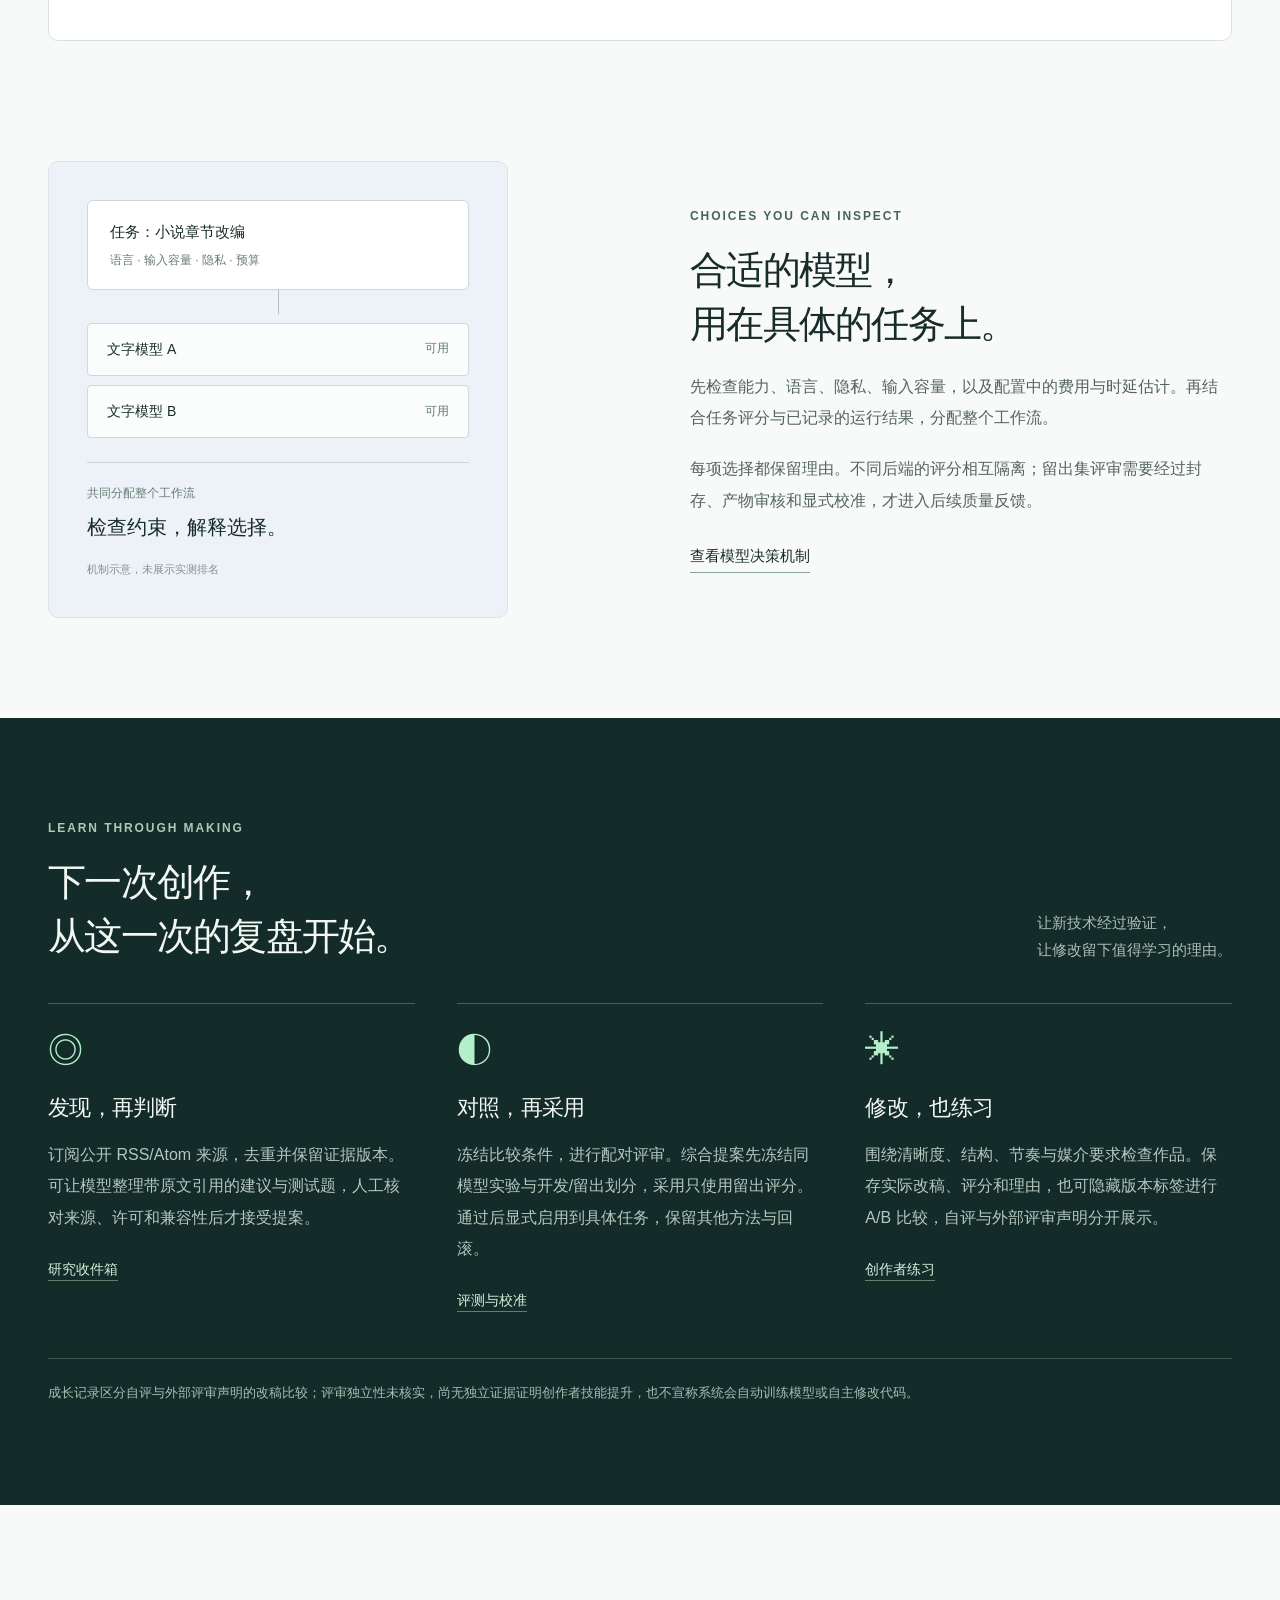
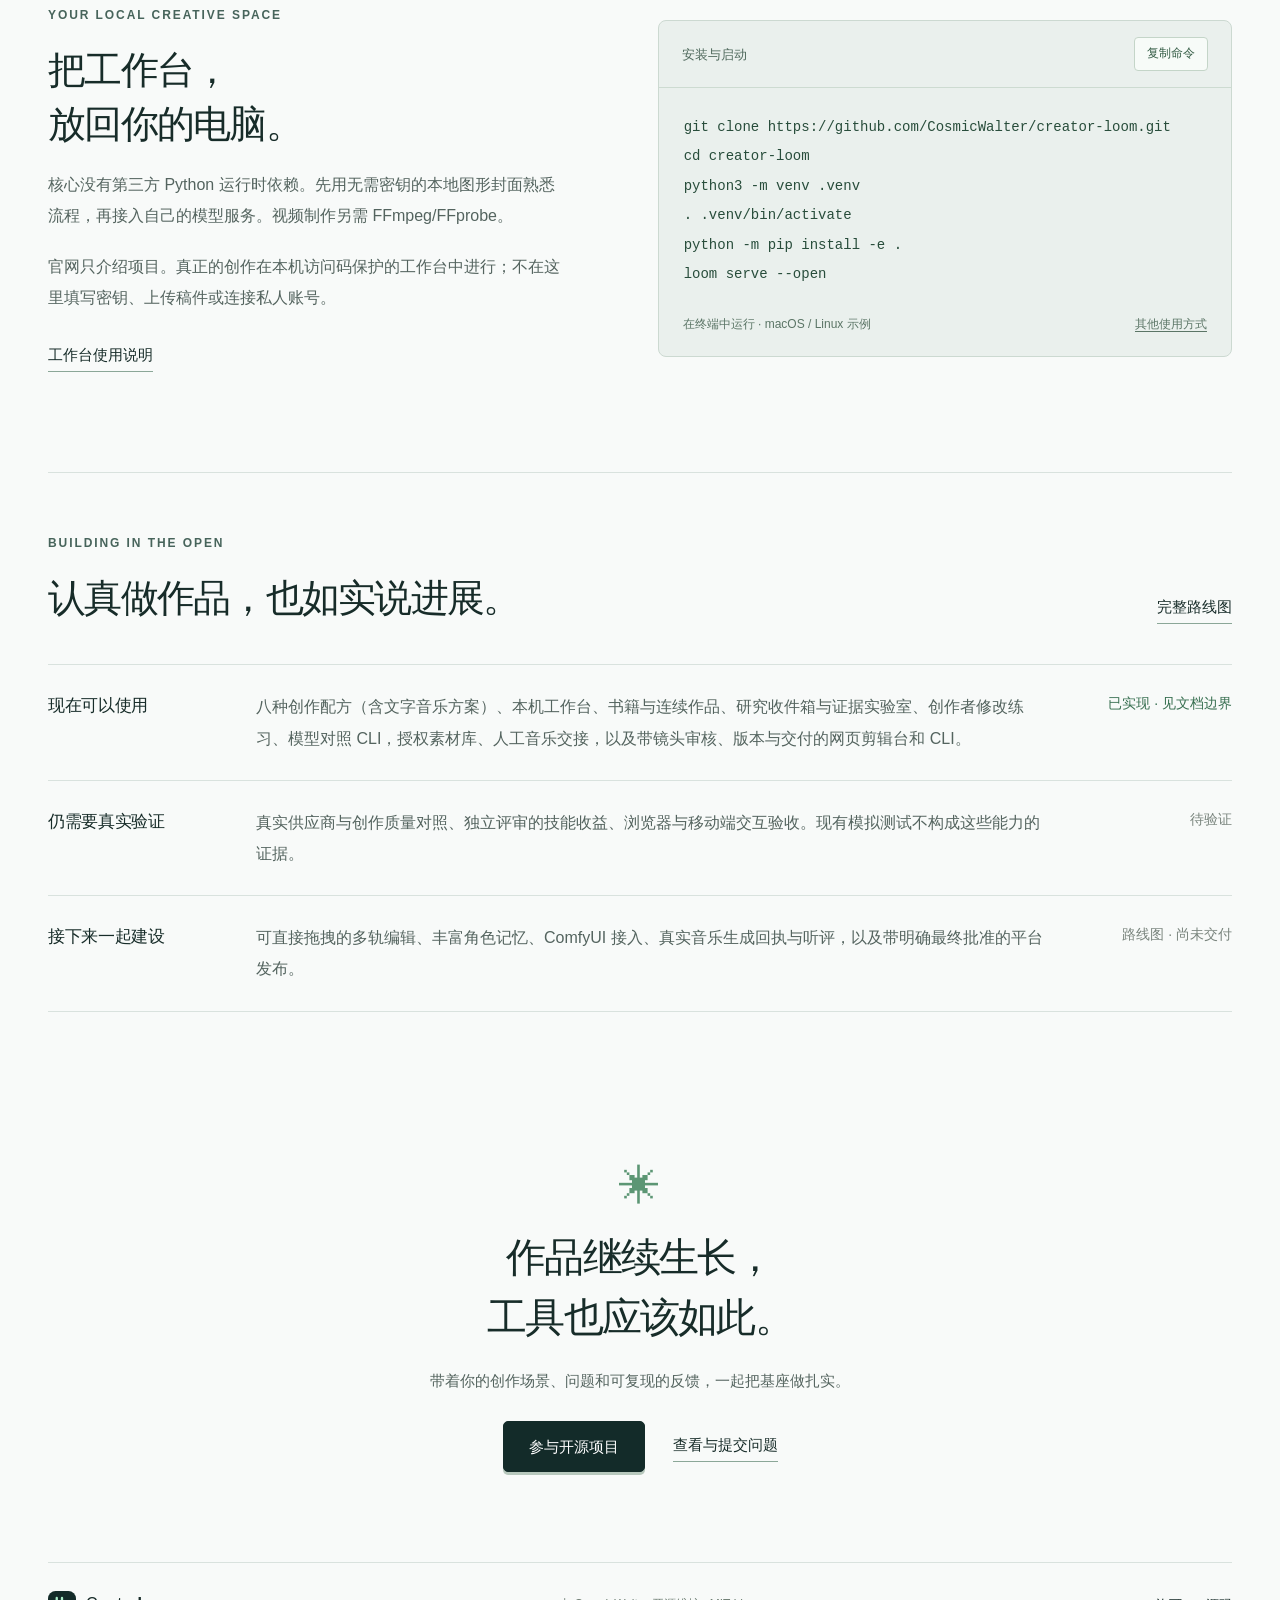
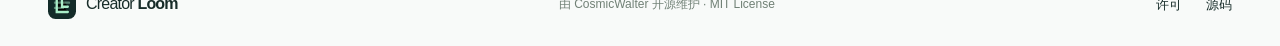
==== commit 2ce964a2: "docs: publish the Creator Loom website" ====
--- a/index.html
+++ b/index.html
@@ -25,7 +25,7 @@
         <h1>把一个想法，<br>织成<span class="ink">下一件作品。</span></h1>
         <p class="lead">文字、图像、声音与视频，一个可检查的创作工作流。<br class="desktop">模型为什么这样选，作品如何变得更好，每一步都看得见。</p>
         <div class="hero-actions"><a class="button dark" href="#start">开始本机创作</a><a class="text-link" href="https://github.com/CosmicWalter/creator-loom#readme">阅读使用指南</a></div>
-        <p class="release"><span class="release-tag">v0.12.0</span> 开放开发中 <span aria-hidden="true">·</span> MIT 许可 <span aria-hidden="true">·</span> Python 3.11+</p>
+        <p class="release"><span class="release-tag">v0.13.0</span> 开放开发中 <span aria-hidden="true">·</span> MIT 许可 <span aria-hidden="true">·</span> Python 3.11+</p>
       </div>
       <div class="loom-art" aria-label="从创作要求，经过计划、制作与审核，成为文字、图像、声音与视频的示意图" role="img">
         <div class="art-grain"></div><div class="art-grid"></div>
@@ -59,8 +59,8 @@
     </section>
     <section id="learning" class="learning section">
       <div class="wrap"><div class="section-head"><div><p class="eyebrow">LEARN THROUGH MAKING</p><h2>下一次创作，<br>从这一次的复盘开始。</h2></div><p>让新技术经过验证，<br>让修改留下值得学习的理由。</p></div>
-      <div class="learning-grid"><article><span class="learning-symbol" aria-hidden="true">◎</span><h3>发现，再判断</h3><p>订阅公开 RSS/Atom 来源，去重并保留证据版本。可让模型整理带原文引用的建议与测试题，人工核对来源、许可和兼容性后才接受提案。</p><a href="https://github.com/CosmicWalter/creator-loom/blob/main/docs/research-inbox.md">研究收件箱</a></article><article><span class="learning-symbol" aria-hidden="true">◐</span><h3>对照，再采用</h3><p>冻结比较条件，进行配对评审。综合提案先冻结同模型实验与开发/留出划分，采用只使用留出评分。通过后显式启用到具体任务，保留其他方法与回滚。</p><a href="https://github.com/CosmicWalter/creator-loom/blob/main/docs/benchmarks.md">评测与校准</a></article><article><span class="learning-symbol" aria-hidden="true">✳</span><h3>修改，也练习</h3><p>围绕清晰度、结构、节奏与媒介要求检查作品。保存实际改稿、评分和理由，逐步形成自己的编辑判断。</p><a href="https://github.com/CosmicWalter/creator-loom/blob/main/docs/learning.md">创作者练习</a></article></div>
-      <p class="learning-note">目前的成长记录以用户自评为主；尚无独立证据证明创作者技能提升，也不宣称系统会自动训练模型或自主修改代码。</p></div>
+      <div class="learning-grid"><article><span class="learning-symbol" aria-hidden="true">◎</span><h3>发现，再判断</h3><p>订阅公开 RSS/Atom 来源，去重并保留证据版本。可让模型整理带原文引用的建议与测试题，人工核对来源、许可和兼容性后才接受提案。</p><a href="https://github.com/CosmicWalter/creator-loom/blob/main/docs/research-inbox.md">研究收件箱</a></article><article><span class="learning-symbol" aria-hidden="true">◐</span><h3>对照，再采用</h3><p>冻结比较条件，进行配对评审。综合提案先冻结同模型实验与开发/留出划分，采用只使用留出评分。通过后显式启用到具体任务，保留其他方法与回滚。</p><a href="https://github.com/CosmicWalter/creator-loom/blob/main/docs/benchmarks.md">评测与校准</a></article><article><span class="learning-symbol" aria-hidden="true">✳</span><h3>修改，也练习</h3><p>围绕清晰度、结构、节奏与媒介要求检查作品。保存实际改稿、评分和理由，也可隐藏版本标签进行 A/B 比较，自评与外部评审声明分开展示。</p><a href="https://github.com/CosmicWalter/creator-loom/blob/main/docs/learning.md">创作者练习</a></article></div>
+      <p class="learning-note">成长记录区分自评与外部评审声明的改稿比较；评审独立性未核实，尚无独立证据证明创作者技能提升，也不宣称系统会自动训练模型或自主修改代码。</p></div>
     </section>
     <section id="start" class="start wrap section">
       <div class="start-copy"><p class="eyebrow">YOUR LOCAL CREATIVE SPACE</p><h2>把工作台，<br>放回你的电脑。</h2><p>核心没有第三方 Python 运行时依赖。先用无需密钥的本地图形封面熟悉流程，再接入自己的模型服务。视频制作另需 FFmpeg/FFprobe。</p><p>官网只介绍项目。真正的创作在本机访问码保护的工作台中进行；不在这里填写密钥、上传稿件或连接私人账号。</p><a class="text-link" href="https://github.com/CosmicWalter/creator-loom/blob/main/docs/workbench.md">工作台使用说明</a></div>
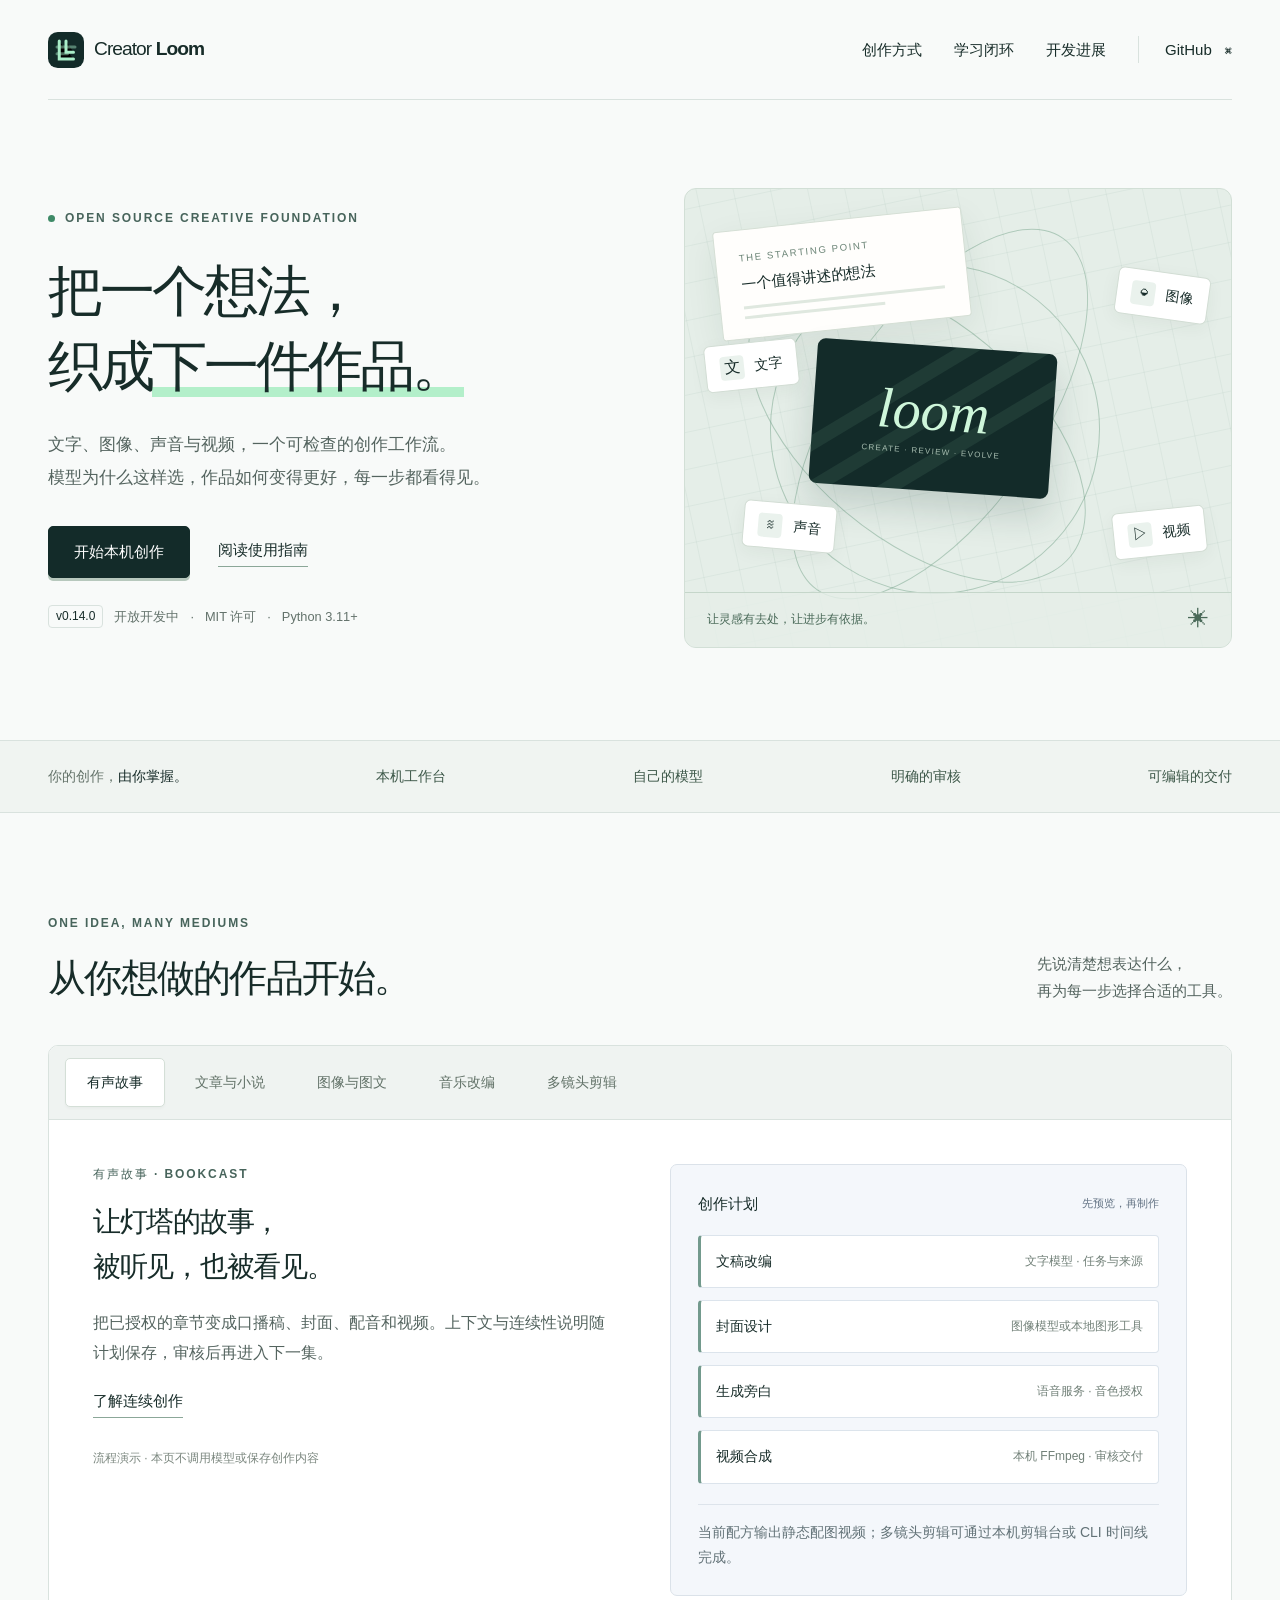
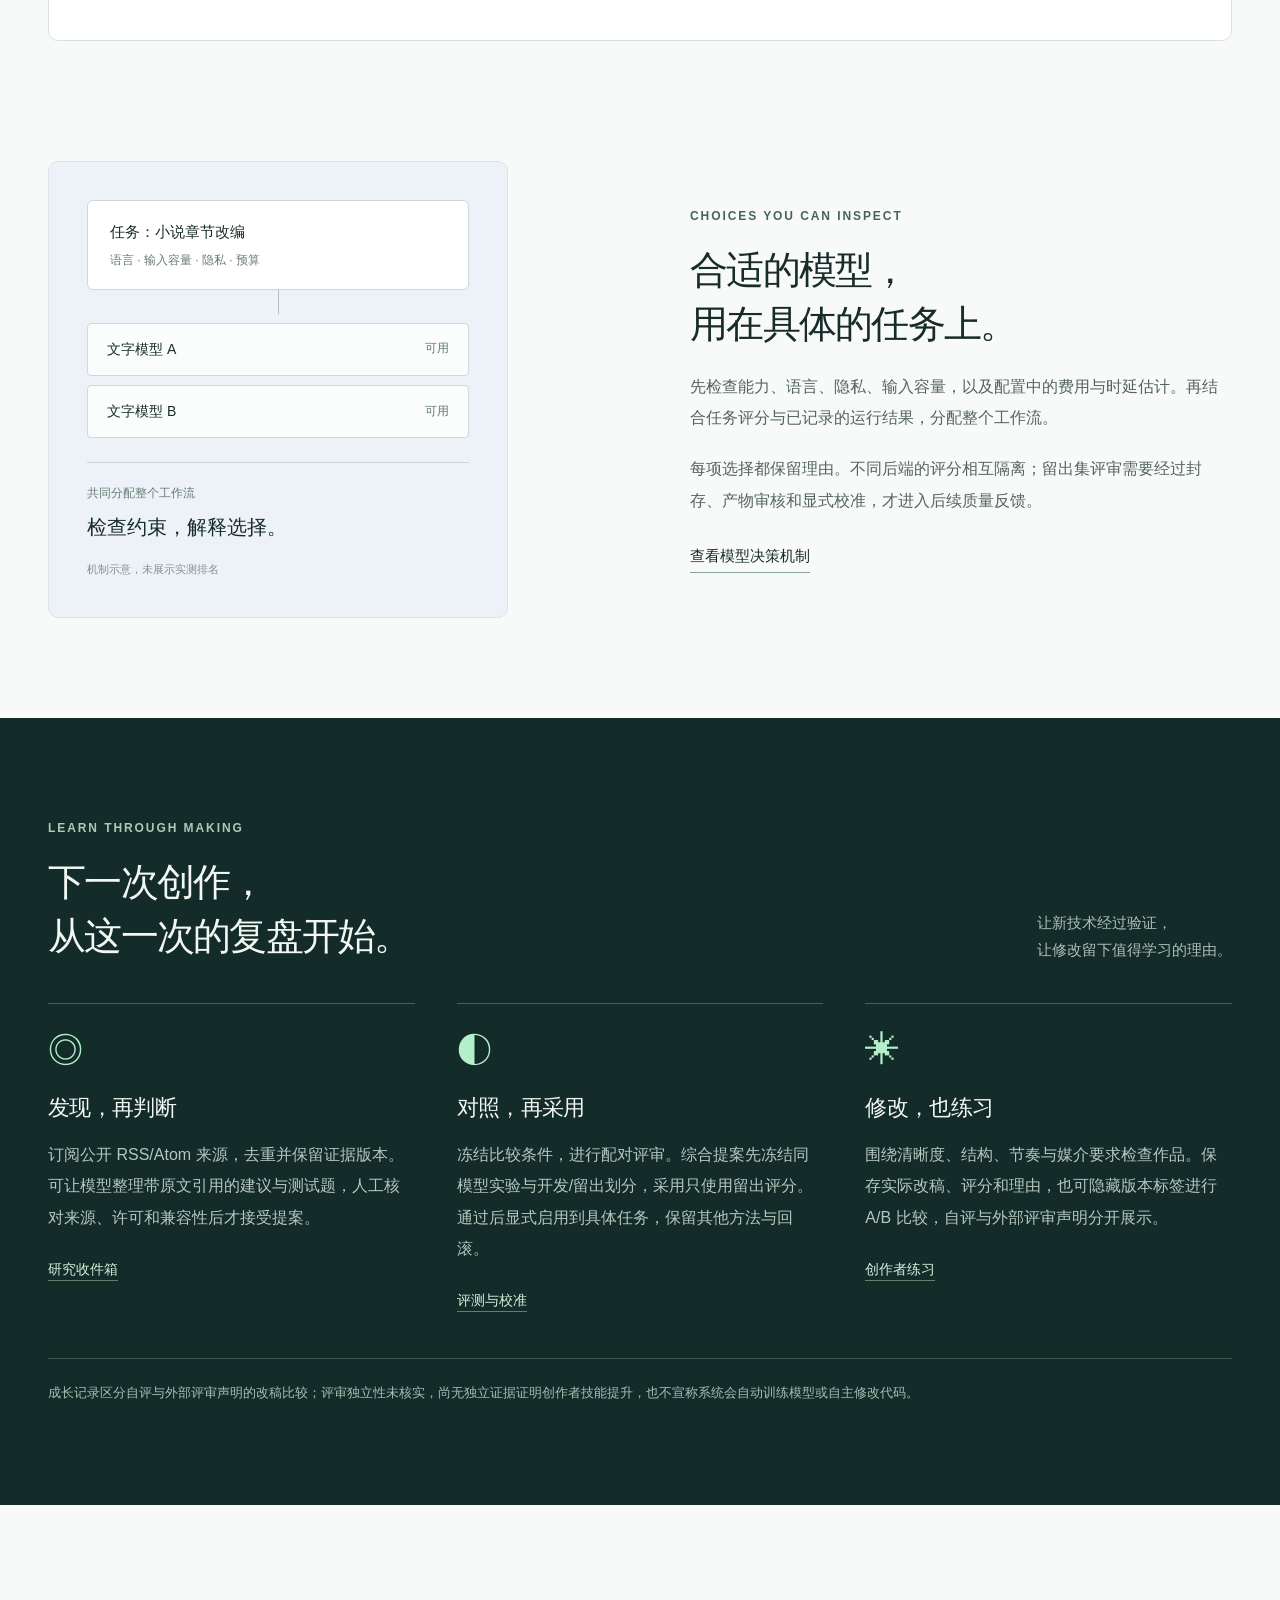
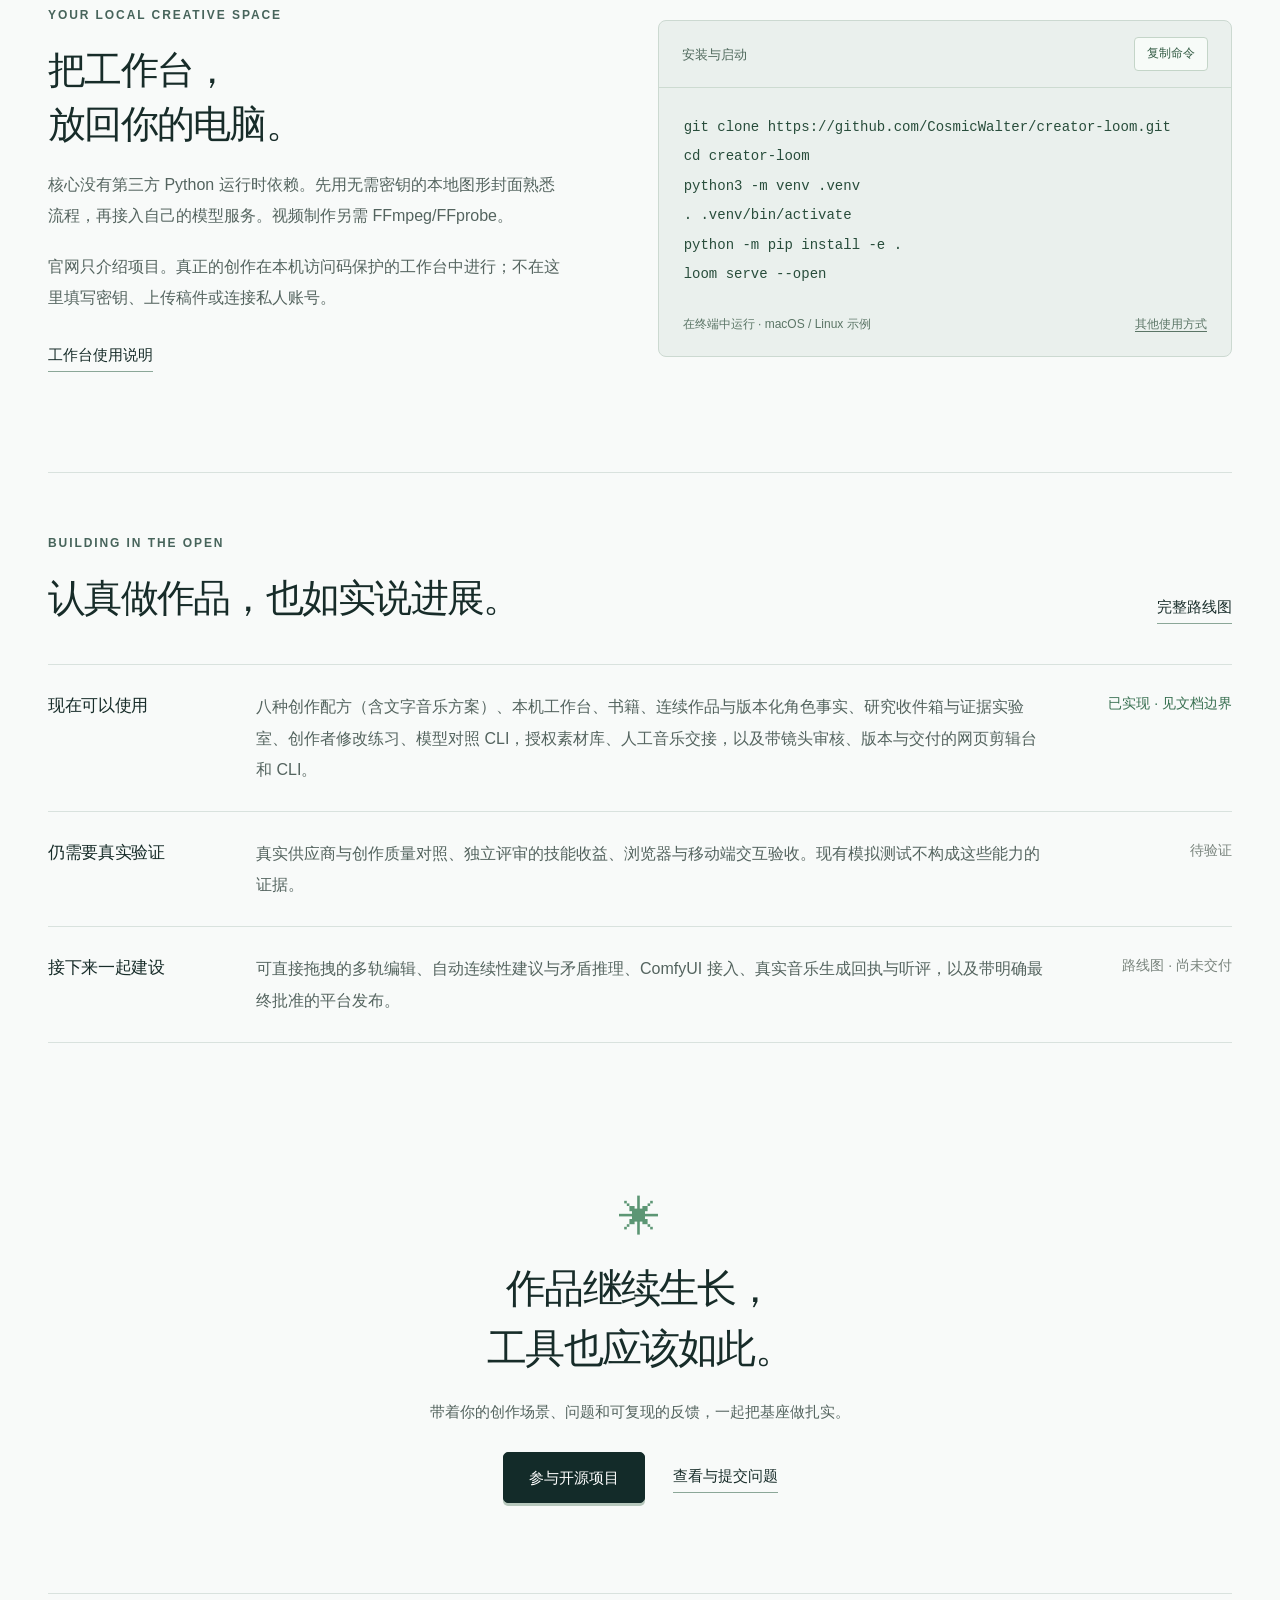
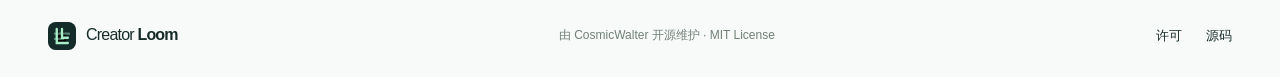
==== commit 0520b496: "docs: publish the Creator Loom website" ====
--- a/index.html
+++ b/index.html
@@ -25,7 +25,7 @@
         <h1>把一个想法，<br>织成<span class="ink">下一件作品。</span></h1>
         <p class="lead">文字、图像、声音与视频，一个可检查的创作工作流。<br class="desktop">模型为什么这样选，作品如何变得更好，每一步都看得见。</p>
         <div class="hero-actions"><a class="button dark" href="#start">开始本机创作</a><a class="text-link" href="https://github.com/CosmicWalter/creator-loom#readme">阅读使用指南</a></div>
-        <p class="release"><span class="release-tag">v0.13.0</span> 开放开发中 <span aria-hidden="true">·</span> MIT 许可 <span aria-hidden="true">·</span> Python 3.11+</p>
+        <p class="release"><span class="release-tag">v0.14.0</span> 开放开发中 <span aria-hidden="true">·</span> MIT 许可 <span aria-hidden="true">·</span> Python 3.11+</p>
       </div>
       <div class="loom-art" aria-label="从创作要求，经过计划、制作与审核，成为文字、图像、声音与视频的示意图" role="img">
         <div class="art-grain"></div><div class="art-grid"></div>
@@ -73,7 +73,7 @@
     </section>
     <section id="status" class="status wrap section">
       <div class="section-head"><div><p class="eyebrow">BUILDING IN THE OPEN</p><h2>认真做作品，也如实说进展。</h2></div><a class="text-link" href="https://github.com/CosmicWalter/creator-loom/blob/main/ROADMAP.md">完整路线图</a></div>
-      <div class="status-table"><div><h3>现在可以使用</h3><p>八种创作配方（含文字音乐方案）、本机工作台、书籍与连续作品、研究收件箱与证据实验室、创作者修改练习、模型对照 CLI，授权素材库、人工音乐交接，以及带镜头审核、版本与交付的网页剪辑台和 CLI。</p><span class="status-label shipped">已实现 · 见文档边界</span></div><div><h3>仍需要真实验证</h3><p>真实供应商与创作质量对照、独立评审的技能收益、浏览器与移动端交互验收。现有模拟测试不构成这些能力的证据。</p><span class="status-label">待验证</span></div><div><h3>接下来一起建设</h3><p>可直接拖拽的多轨编辑、丰富角色记忆、ComfyUI 接入、真实音乐生成回执与听评，以及带明确最终批准的平台发布。</p><span class="status-label">路线图 · 尚未交付</span></div></div>
+      <div class="status-table"><div><h3>现在可以使用</h3><p>八种创作配方（含文字音乐方案）、本机工作台、书籍、连续作品与版本化角色事实、研究收件箱与证据实验室、创作者修改练习、模型对照 CLI，授权素材库、人工音乐交接，以及带镜头审核、版本与交付的网页剪辑台和 CLI。</p><span class="status-label shipped">已实现 · 见文档边界</span></div><div><h3>仍需要真实验证</h3><p>真实供应商与创作质量对照、独立评审的技能收益、浏览器与移动端交互验收。现有模拟测试不构成这些能力的证据。</p><span class="status-label">待验证</span></div><div><h3>接下来一起建设</h3><p>可直接拖拽的多轨编辑、自动连续性建议与矛盾推理、ComfyUI 接入、真实音乐生成回执与听评，以及带明确最终批准的平台发布。</p><span class="status-label">路线图 · 尚未交付</span></div></div>
     </section>
     <section class="closing wrap"><span class="closing-mark" aria-hidden="true">✳</span><h2>作品继续生长，<br>工具也应该如此。</h2><p>带着你的创作场景、问题和可复现的反馈，一起把基座做扎实。</p><div class="hero-actions"><a class="button dark" href="https://github.com/CosmicWalter/creator-loom">参与开源项目</a><a class="text-link" href="https://github.com/CosmicWalter/creator-loom/issues">查看与提交问题</a></div></section>
   </main>
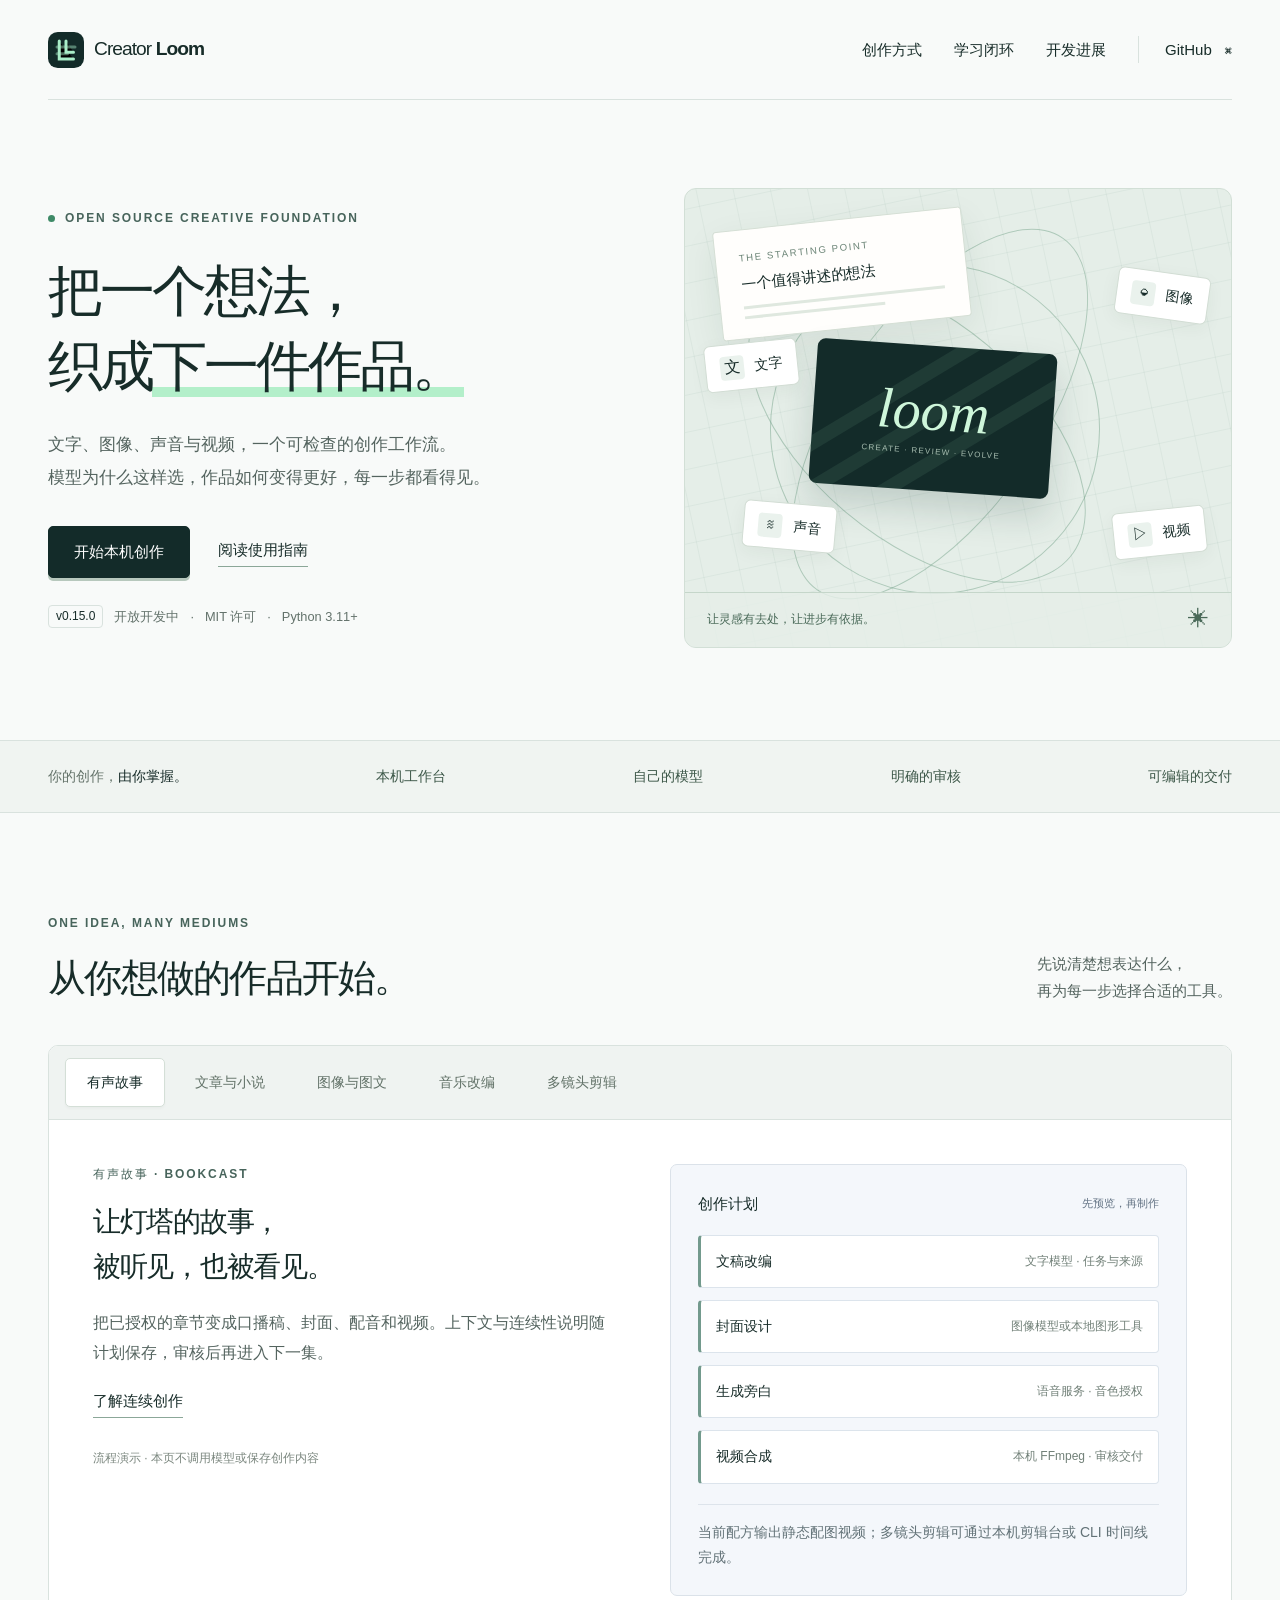
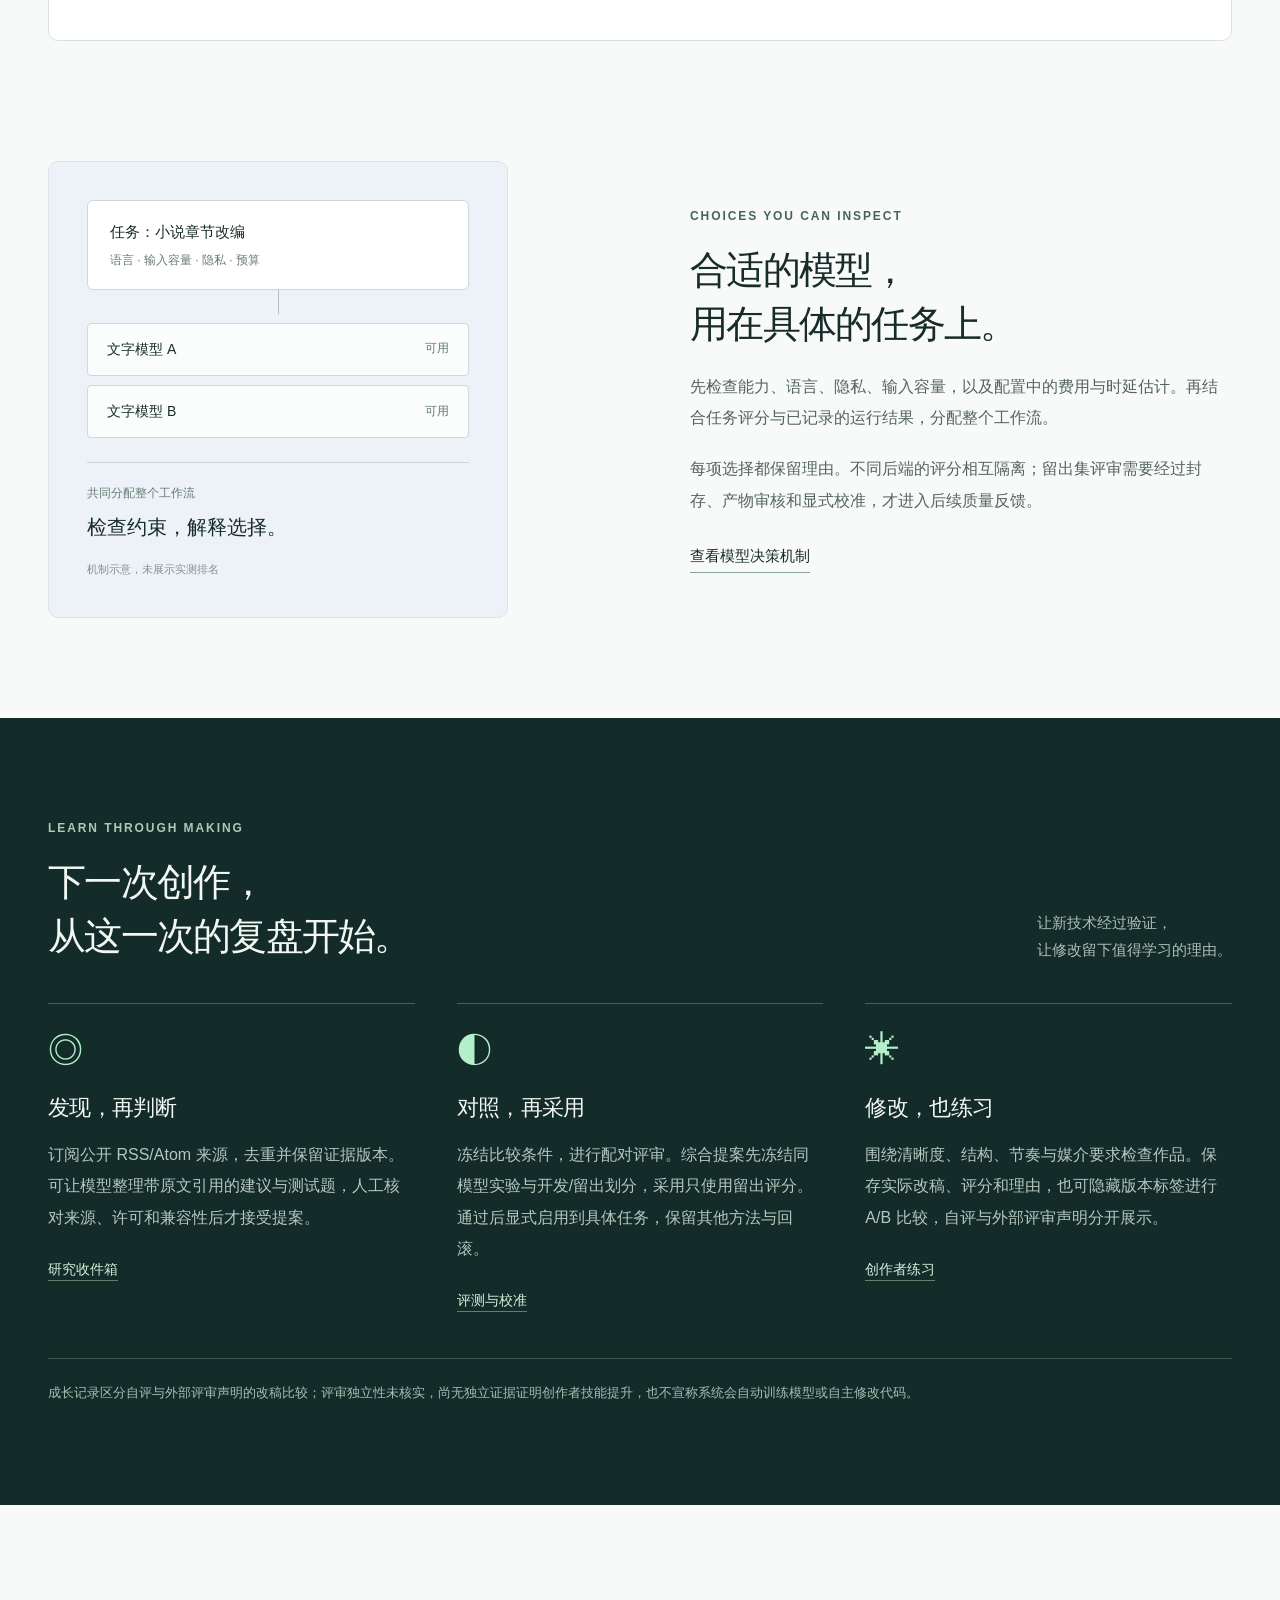
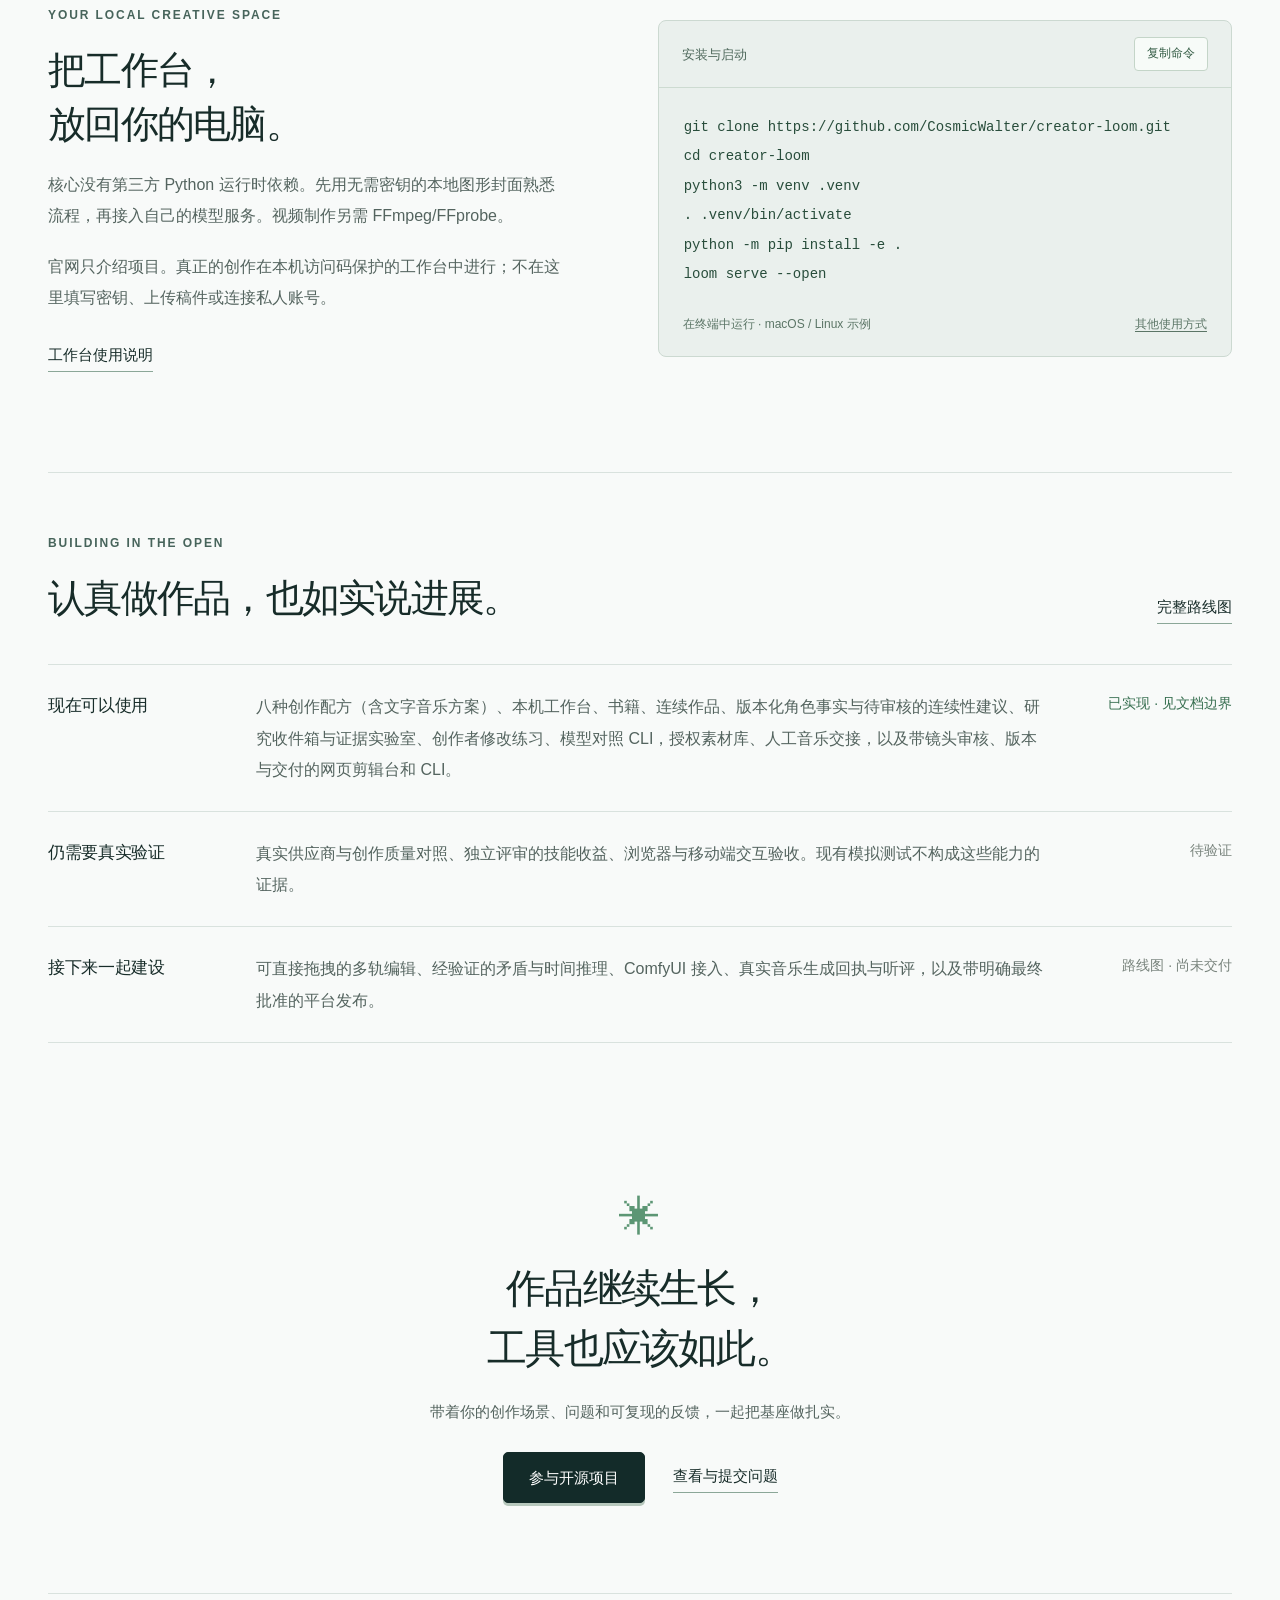
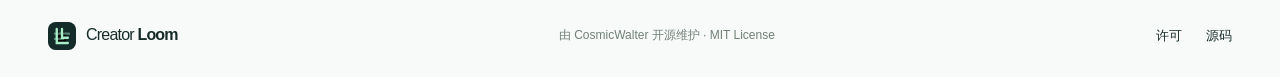
==== commit a8f76976: "docs: publish the Creator Loom website" ====
--- a/index.html
+++ b/index.html
@@ -25,7 +25,7 @@
         <h1>把一个想法，<br>织成<span class="ink">下一件作品。</span></h1>
         <p class="lead">文字、图像、声音与视频，一个可检查的创作工作流。<br class="desktop">模型为什么这样选，作品如何变得更好，每一步都看得见。</p>
         <div class="hero-actions"><a class="button dark" href="#start">开始本机创作</a><a class="text-link" href="https://github.com/CosmicWalter/creator-loom#readme">阅读使用指南</a></div>
-        <p class="release"><span class="release-tag">v0.14.0</span> 开放开发中 <span aria-hidden="true">·</span> MIT 许可 <span aria-hidden="true">·</span> Python 3.11+</p>
+        <p class="release"><span class="release-tag">v0.15.0</span> 开放开发中 <span aria-hidden="true">·</span> MIT 许可 <span aria-hidden="true">·</span> Python 3.11+</p>
       </div>
       <div class="loom-art" aria-label="从创作要求，经过计划、制作与审核，成为文字、图像、声音与视频的示意图" role="img">
         <div class="art-grain"></div><div class="art-grid"></div>
@@ -73,7 +73,7 @@
     </section>
     <section id="status" class="status wrap section">
       <div class="section-head"><div><p class="eyebrow">BUILDING IN THE OPEN</p><h2>认真做作品，也如实说进展。</h2></div><a class="text-link" href="https://github.com/CosmicWalter/creator-loom/blob/main/ROADMAP.md">完整路线图</a></div>
-      <div class="status-table"><div><h3>现在可以使用</h3><p>八种创作配方（含文字音乐方案）、本机工作台、书籍、连续作品与版本化角色事实、研究收件箱与证据实验室、创作者修改练习、模型对照 CLI，授权素材库、人工音乐交接，以及带镜头审核、版本与交付的网页剪辑台和 CLI。</p><span class="status-label shipped">已实现 · 见文档边界</span></div><div><h3>仍需要真实验证</h3><p>真实供应商与创作质量对照、独立评审的技能收益、浏览器与移动端交互验收。现有模拟测试不构成这些能力的证据。</p><span class="status-label">待验证</span></div><div><h3>接下来一起建设</h3><p>可直接拖拽的多轨编辑、自动连续性建议与矛盾推理、ComfyUI 接入、真实音乐生成回执与听评，以及带明确最终批准的平台发布。</p><span class="status-label">路线图 · 尚未交付</span></div></div>
+      <div class="status-table"><div><h3>现在可以使用</h3><p>八种创作配方（含文字音乐方案）、本机工作台、书籍、连续作品、版本化角色事实与待审核的连续性建议、研究收件箱与证据实验室、创作者修改练习、模型对照 CLI，授权素材库、人工音乐交接，以及带镜头审核、版本与交付的网页剪辑台和 CLI。</p><span class="status-label shipped">已实现 · 见文档边界</span></div><div><h3>仍需要真实验证</h3><p>真实供应商与创作质量对照、独立评审的技能收益、浏览器与移动端交互验收。现有模拟测试不构成这些能力的证据。</p><span class="status-label">待验证</span></div><div><h3>接下来一起建设</h3><p>可直接拖拽的多轨编辑、经验证的矛盾与时间推理、ComfyUI 接入、真实音乐生成回执与听评，以及带明确最终批准的平台发布。</p><span class="status-label">路线图 · 尚未交付</span></div></div>
     </section>
     <section class="closing wrap"><span class="closing-mark" aria-hidden="true">✳</span><h2>作品继续生长，<br>工具也应该如此。</h2><p>带着你的创作场景、问题和可复现的反馈，一起把基座做扎实。</p><div class="hero-actions"><a class="button dark" href="https://github.com/CosmicWalter/creator-loom">参与开源项目</a><a class="text-link" href="https://github.com/CosmicWalter/creator-loom/issues">查看与提交问题</a></div></section>
   </main>
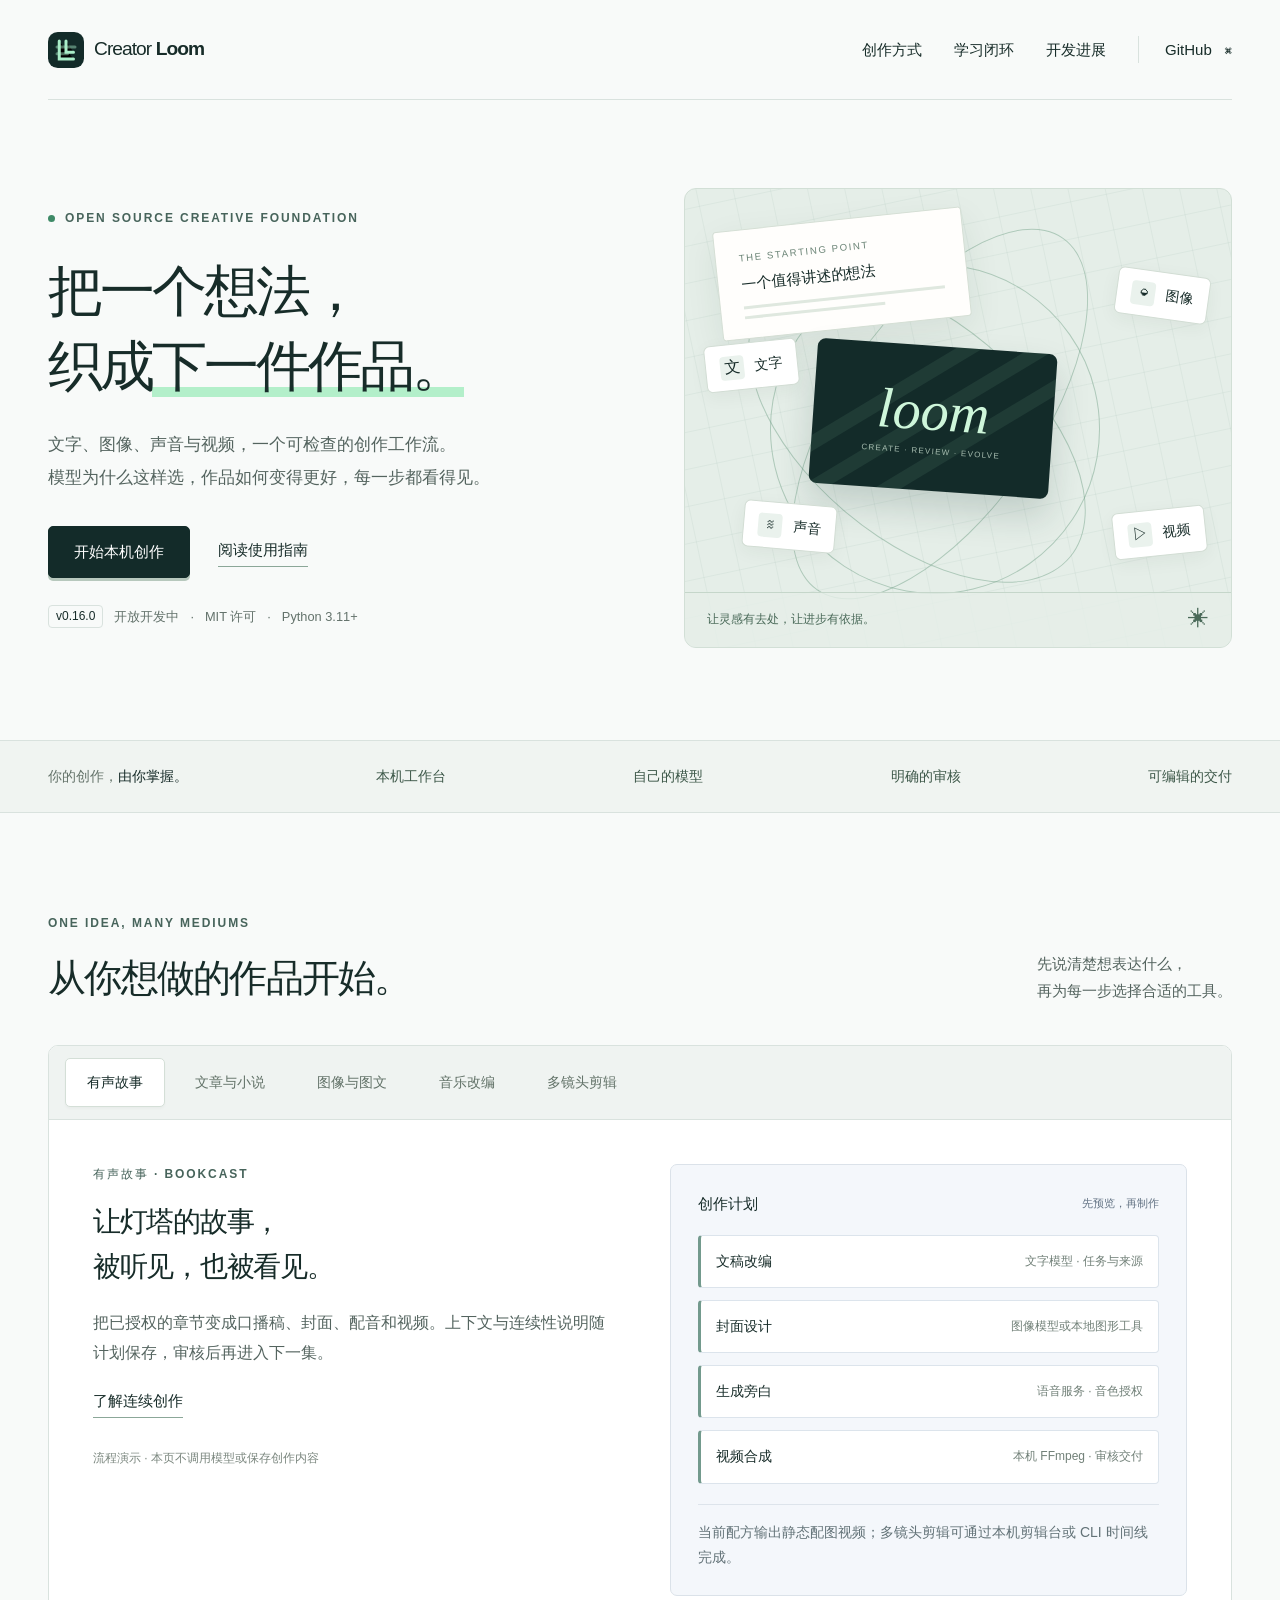
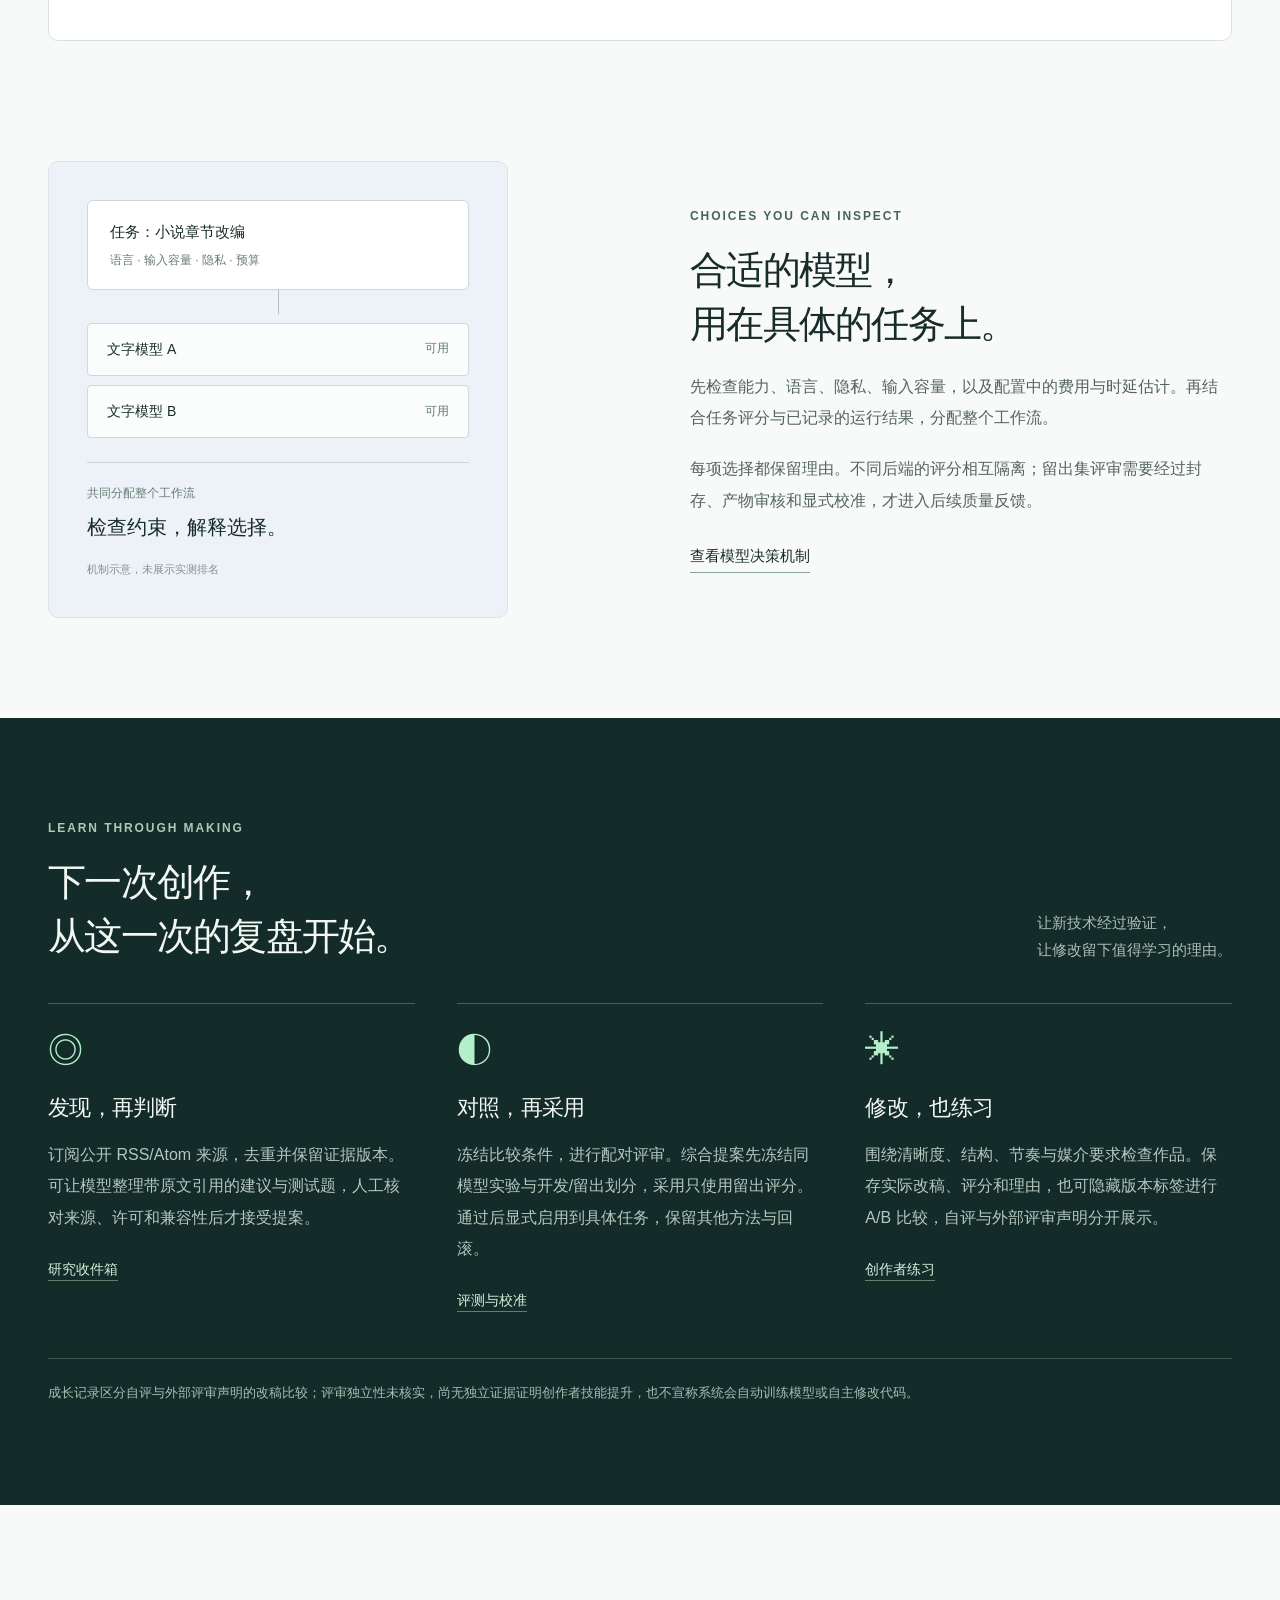
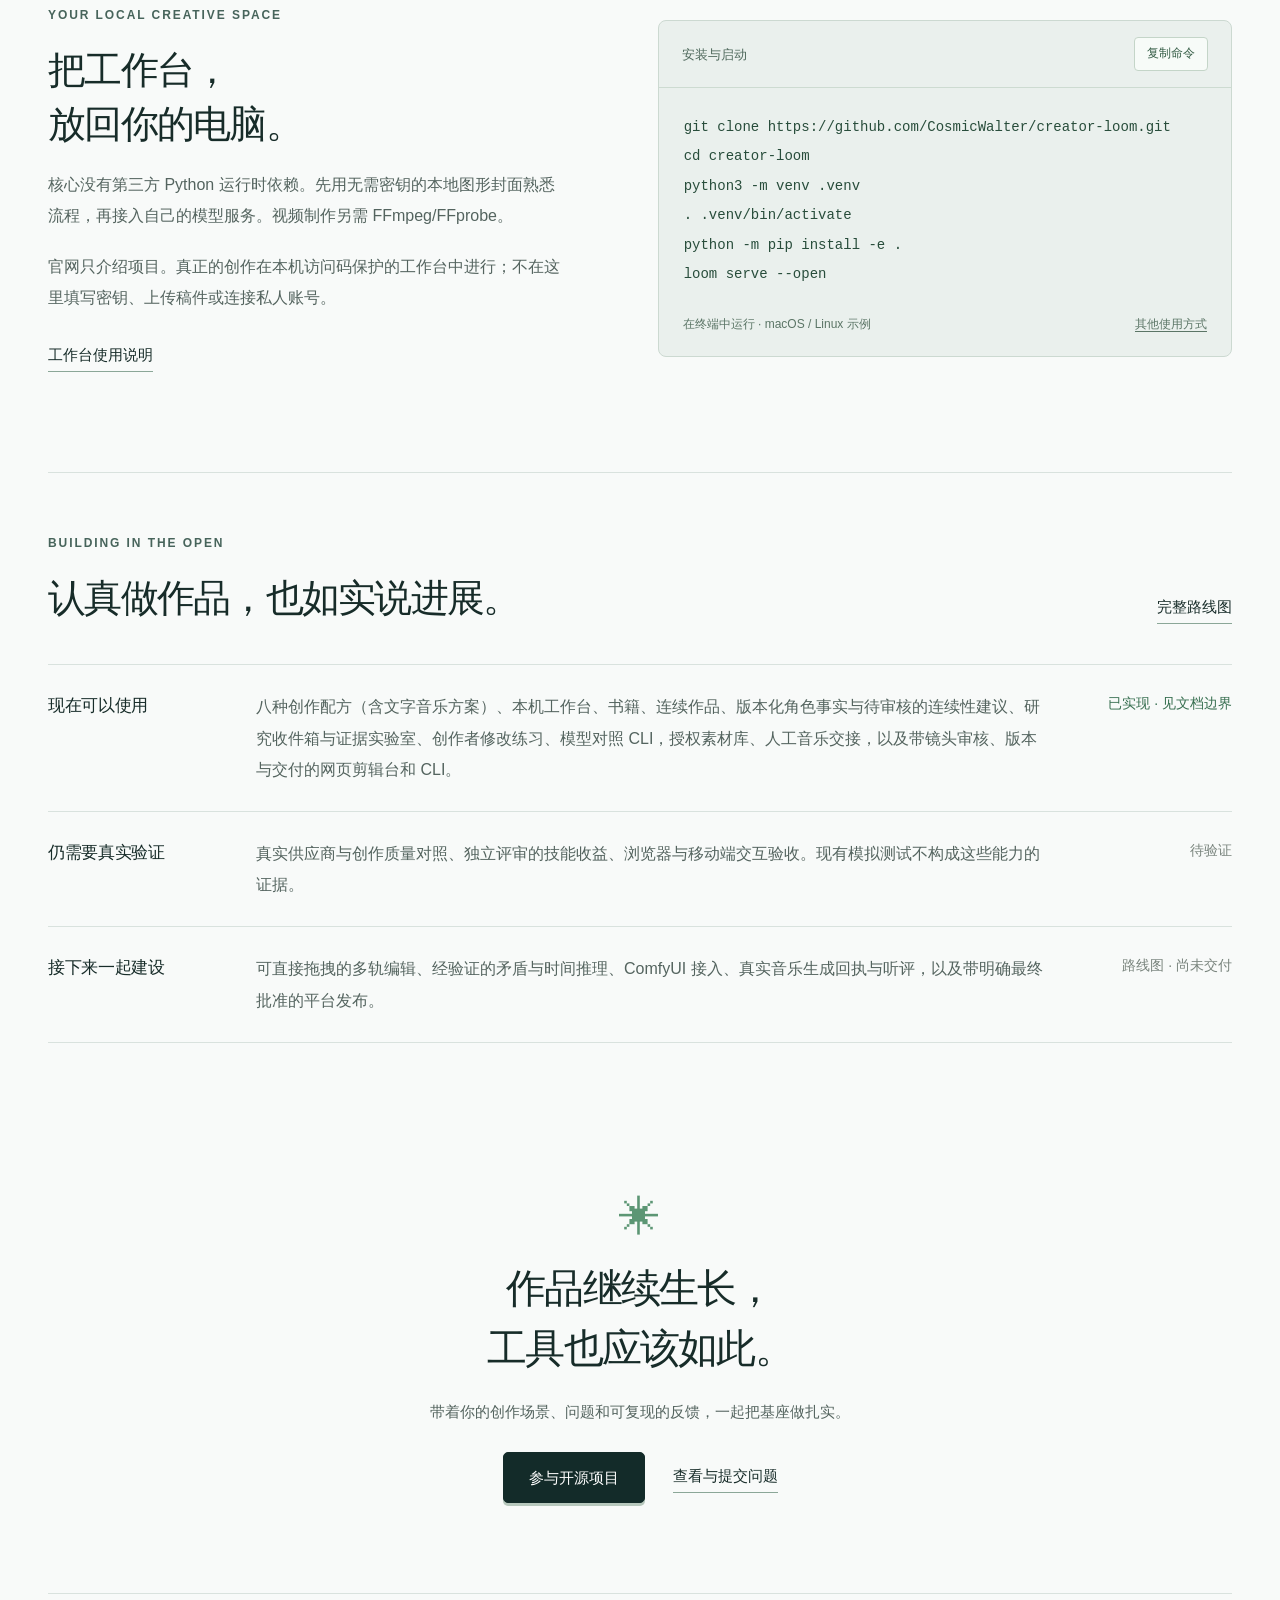
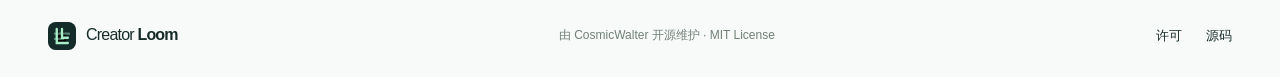
==== commit 73dba8a0: "docs: publish the Creator Loom website" ====
--- a/index.html
+++ b/index.html
@@ -25,7 +25,7 @@
         <h1>把一个想法，<br>织成<span class="ink">下一件作品。</span></h1>
         <p class="lead">文字、图像、声音与视频，一个可检查的创作工作流。<br class="desktop">模型为什么这样选，作品如何变得更好，每一步都看得见。</p>
         <div class="hero-actions"><a class="button dark" href="#start">开始本机创作</a><a class="text-link" href="https://github.com/CosmicWalter/creator-loom#readme">阅读使用指南</a></div>
-        <p class="release"><span class="release-tag">v0.15.0</span> 开放开发中 <span aria-hidden="true">·</span> MIT 许可 <span aria-hidden="true">·</span> Python 3.11+</p>
+        <p class="release"><span class="release-tag">v0.16.0</span> 开放开发中 <span aria-hidden="true">·</span> MIT 许可 <span aria-hidden="true">·</span> Python 3.11+</p>
       </div>
       <div class="loom-art" aria-label="从创作要求，经过计划、制作与审核，成为文字、图像、声音与视频的示意图" role="img">
         <div class="art-grain"></div><div class="art-grid"></div>
